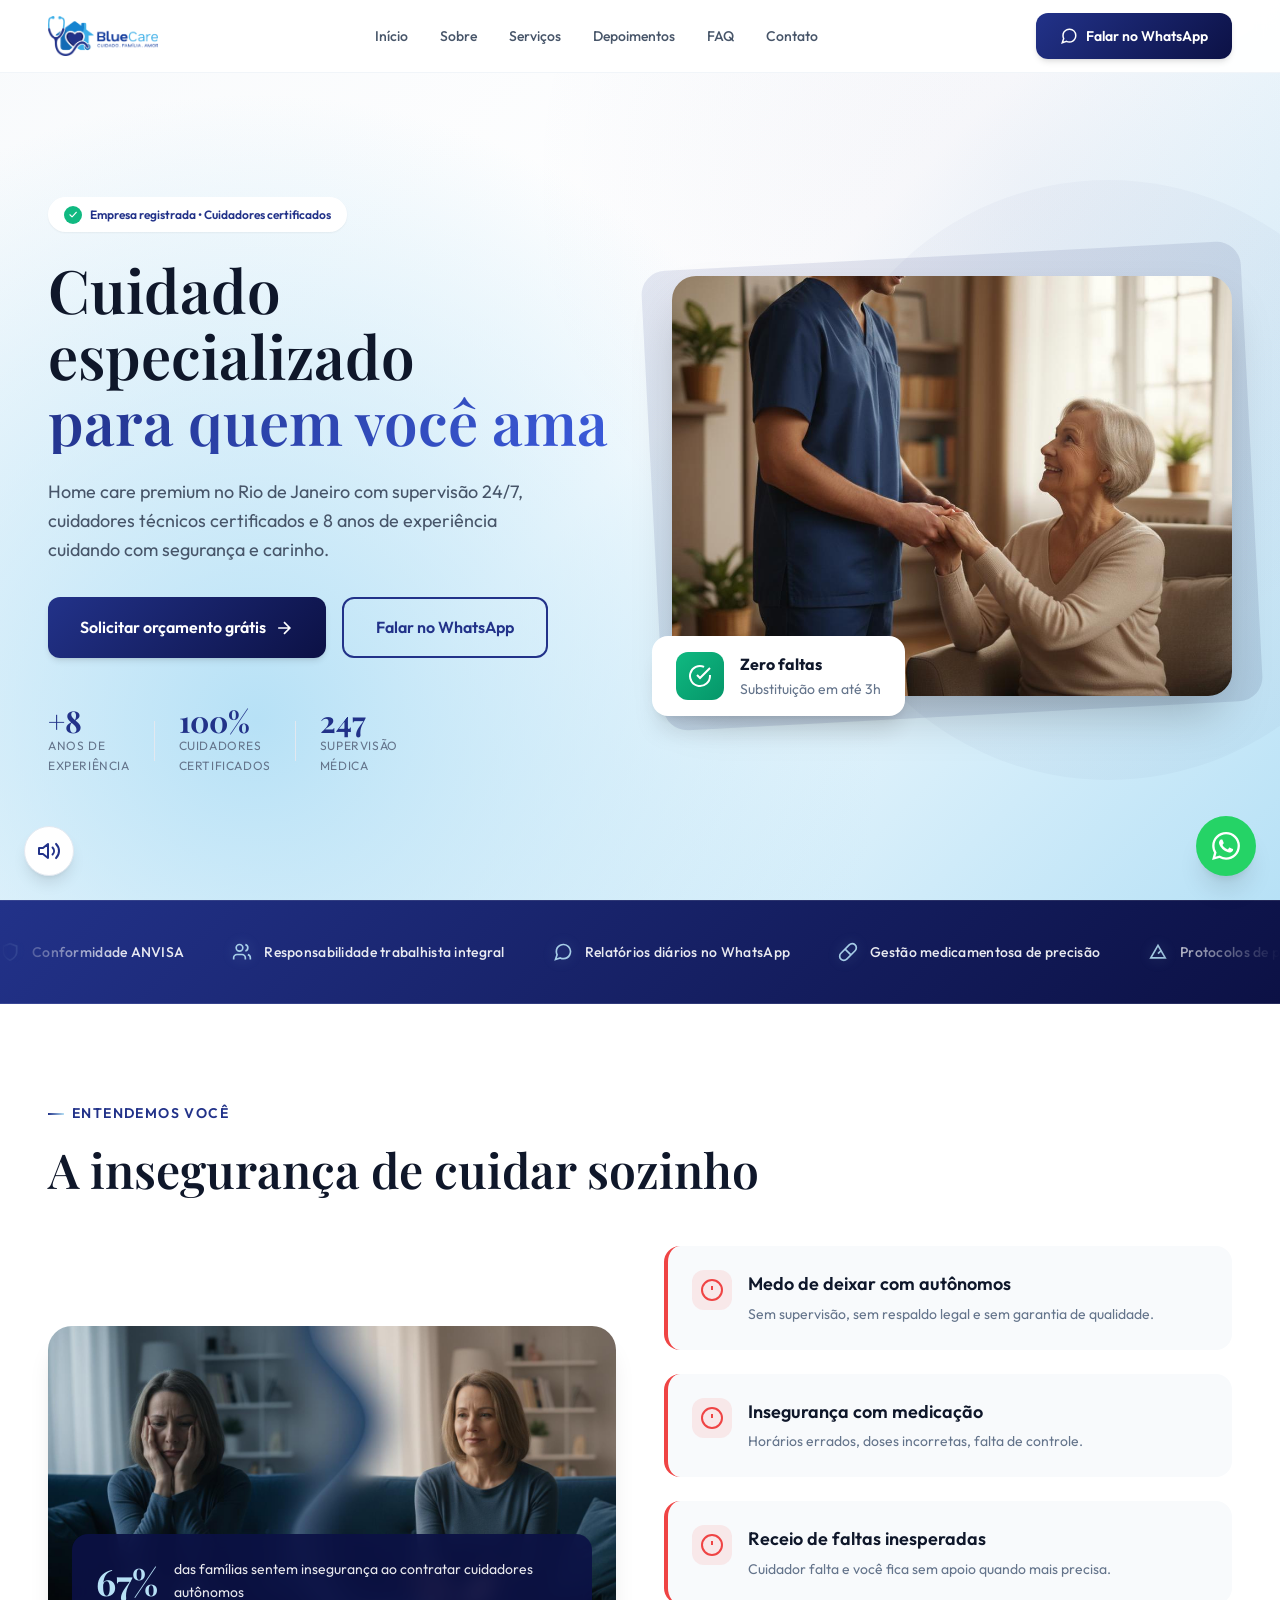
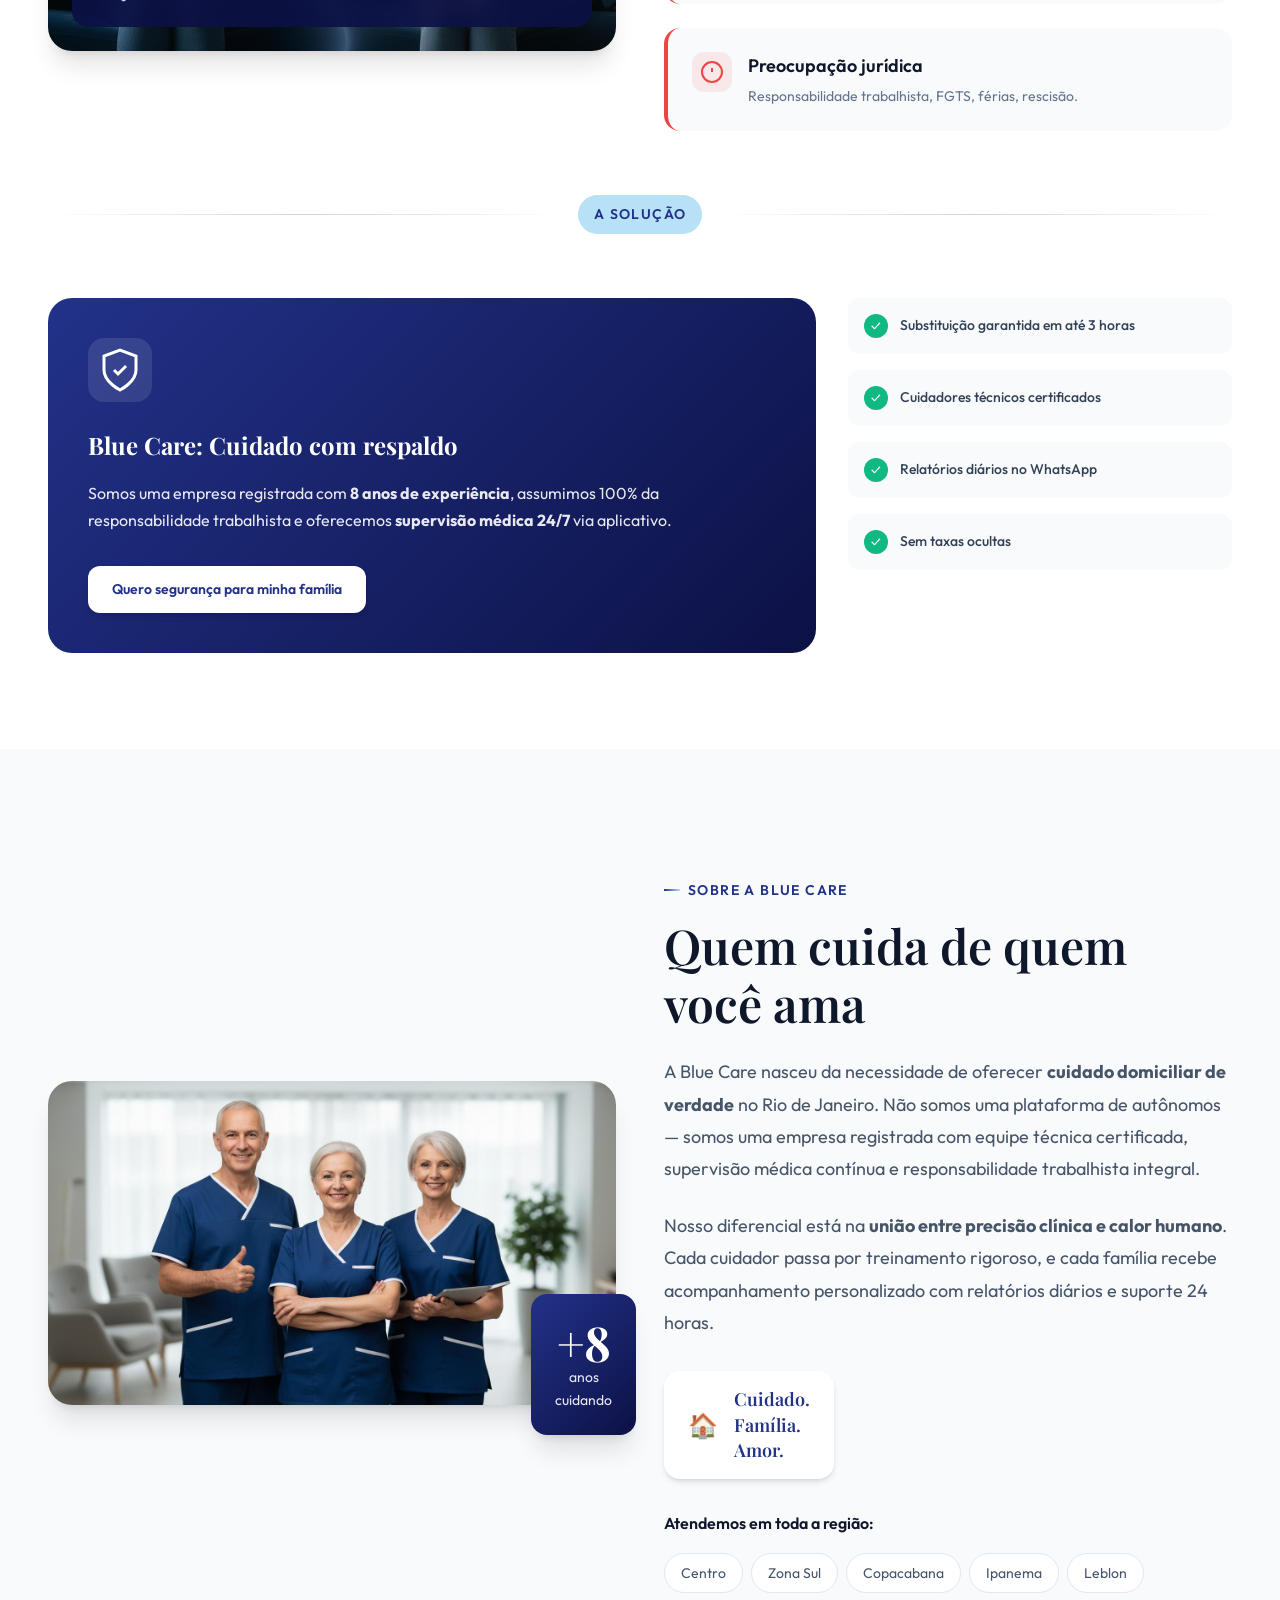
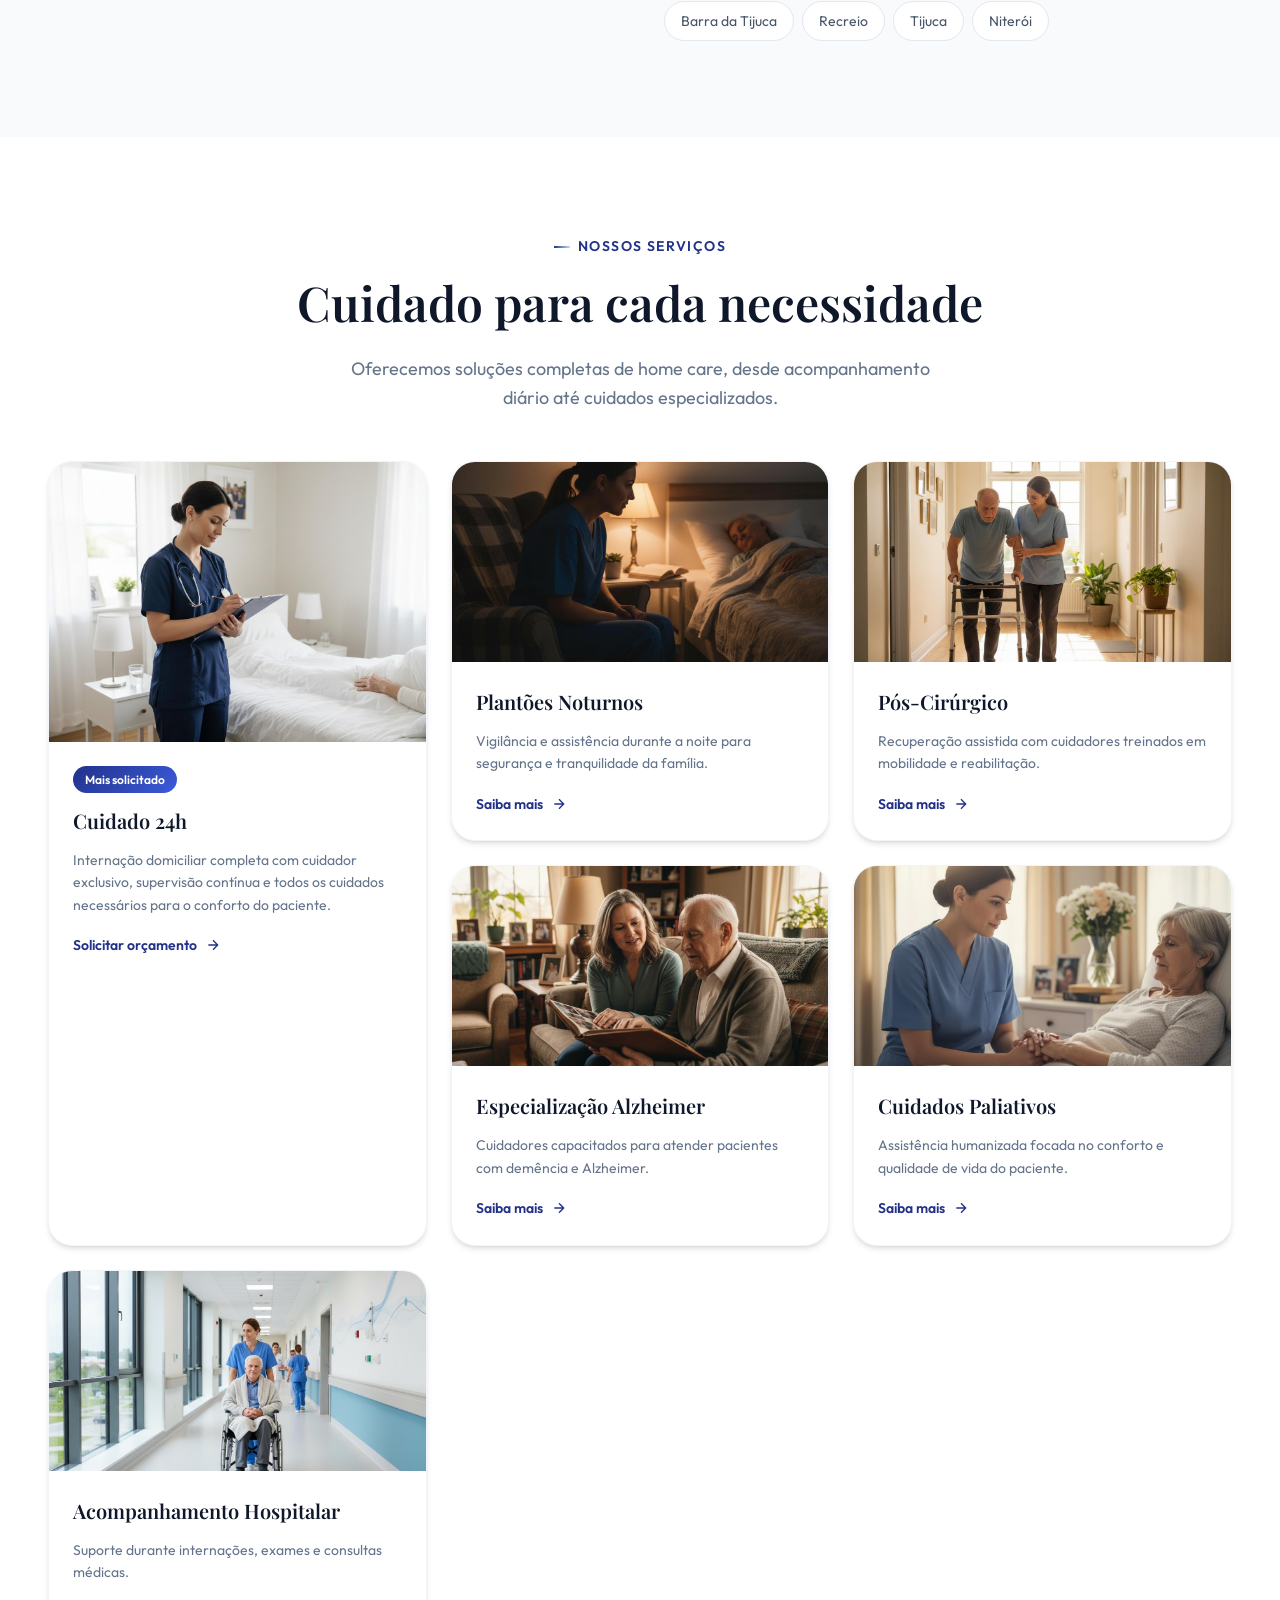
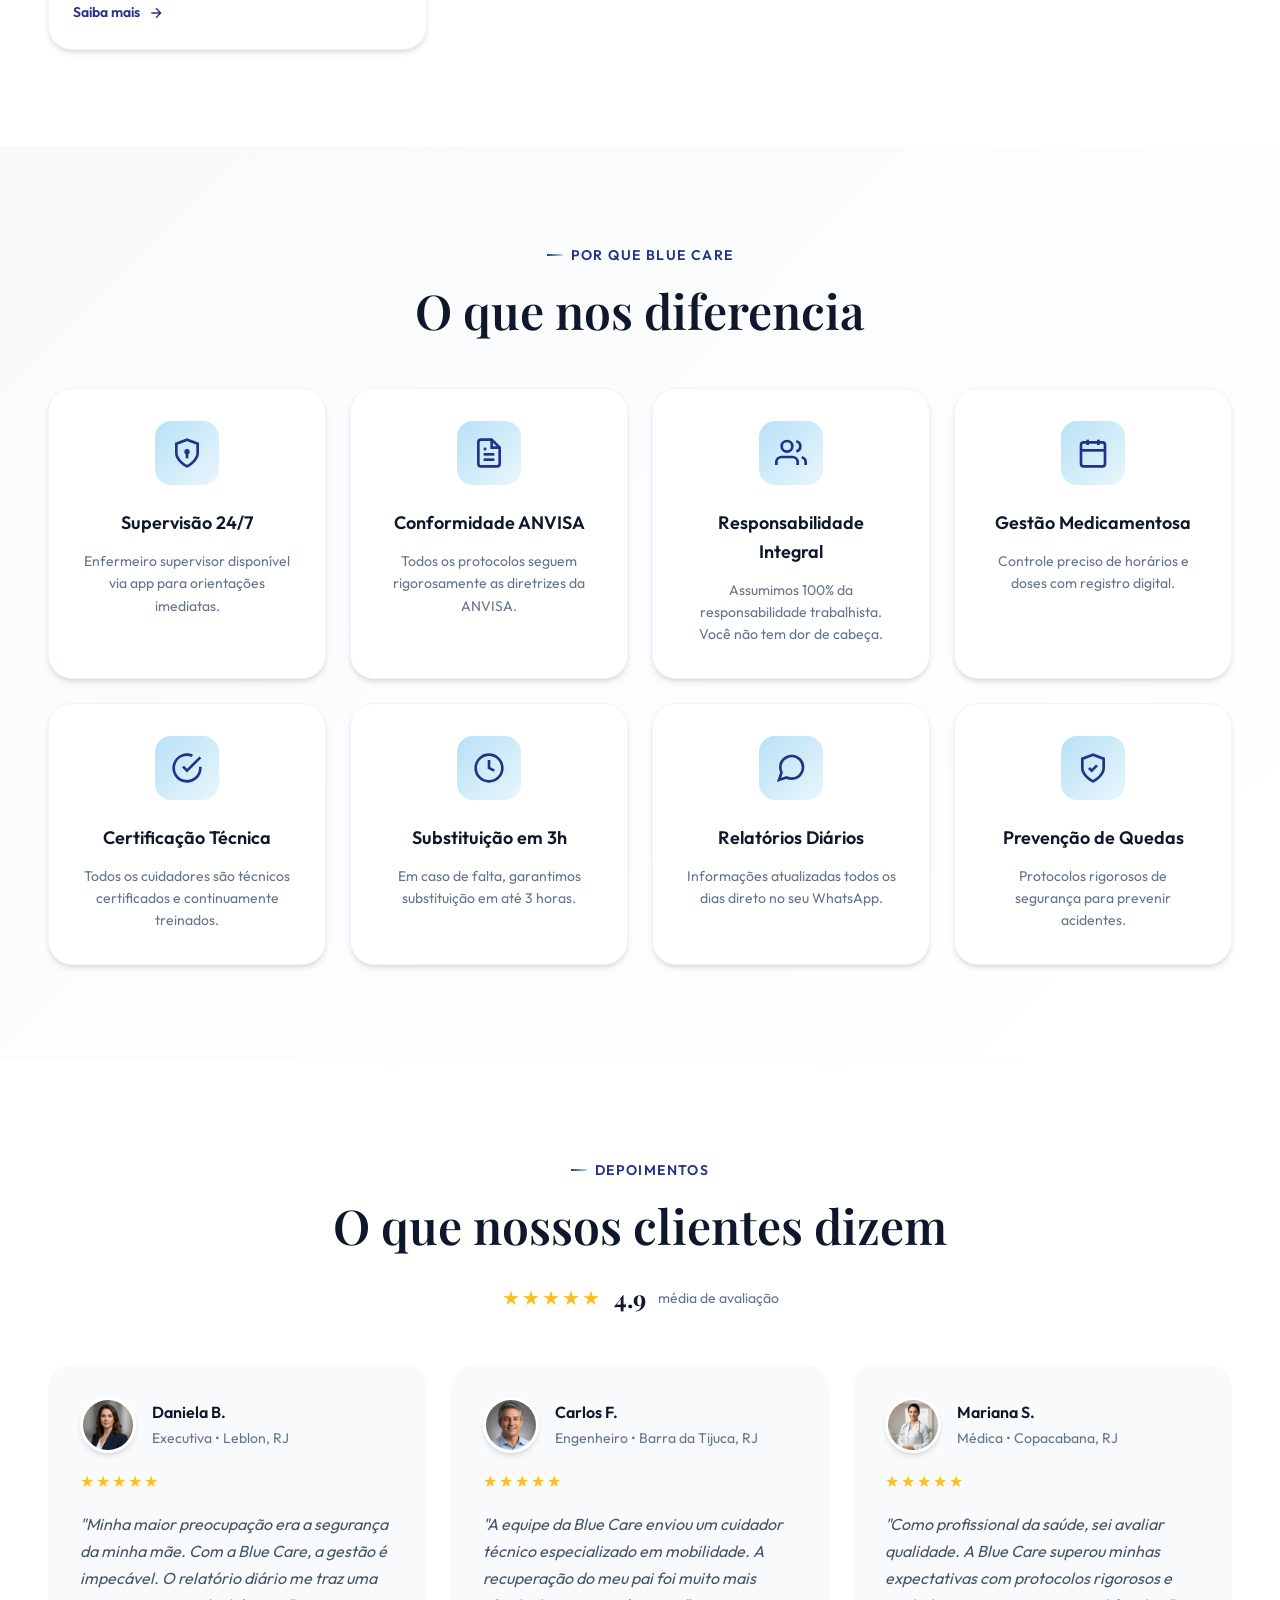
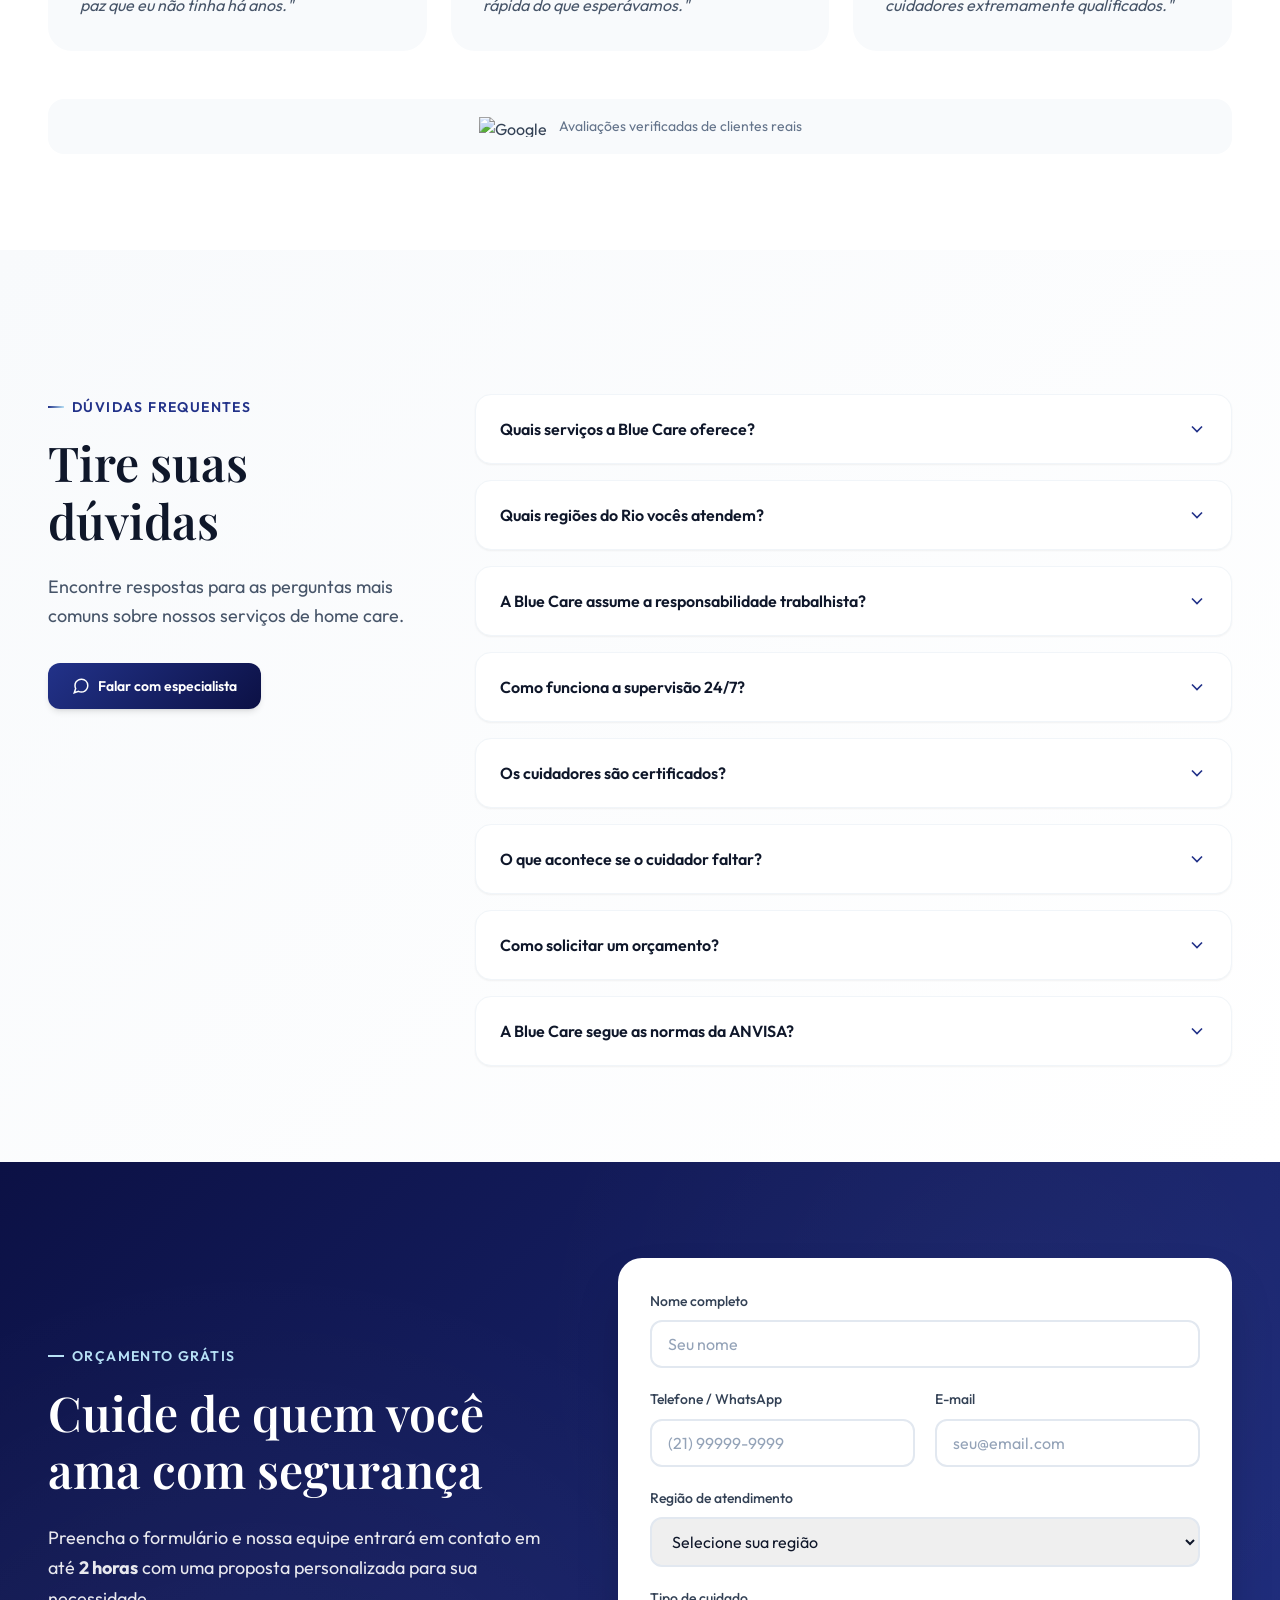
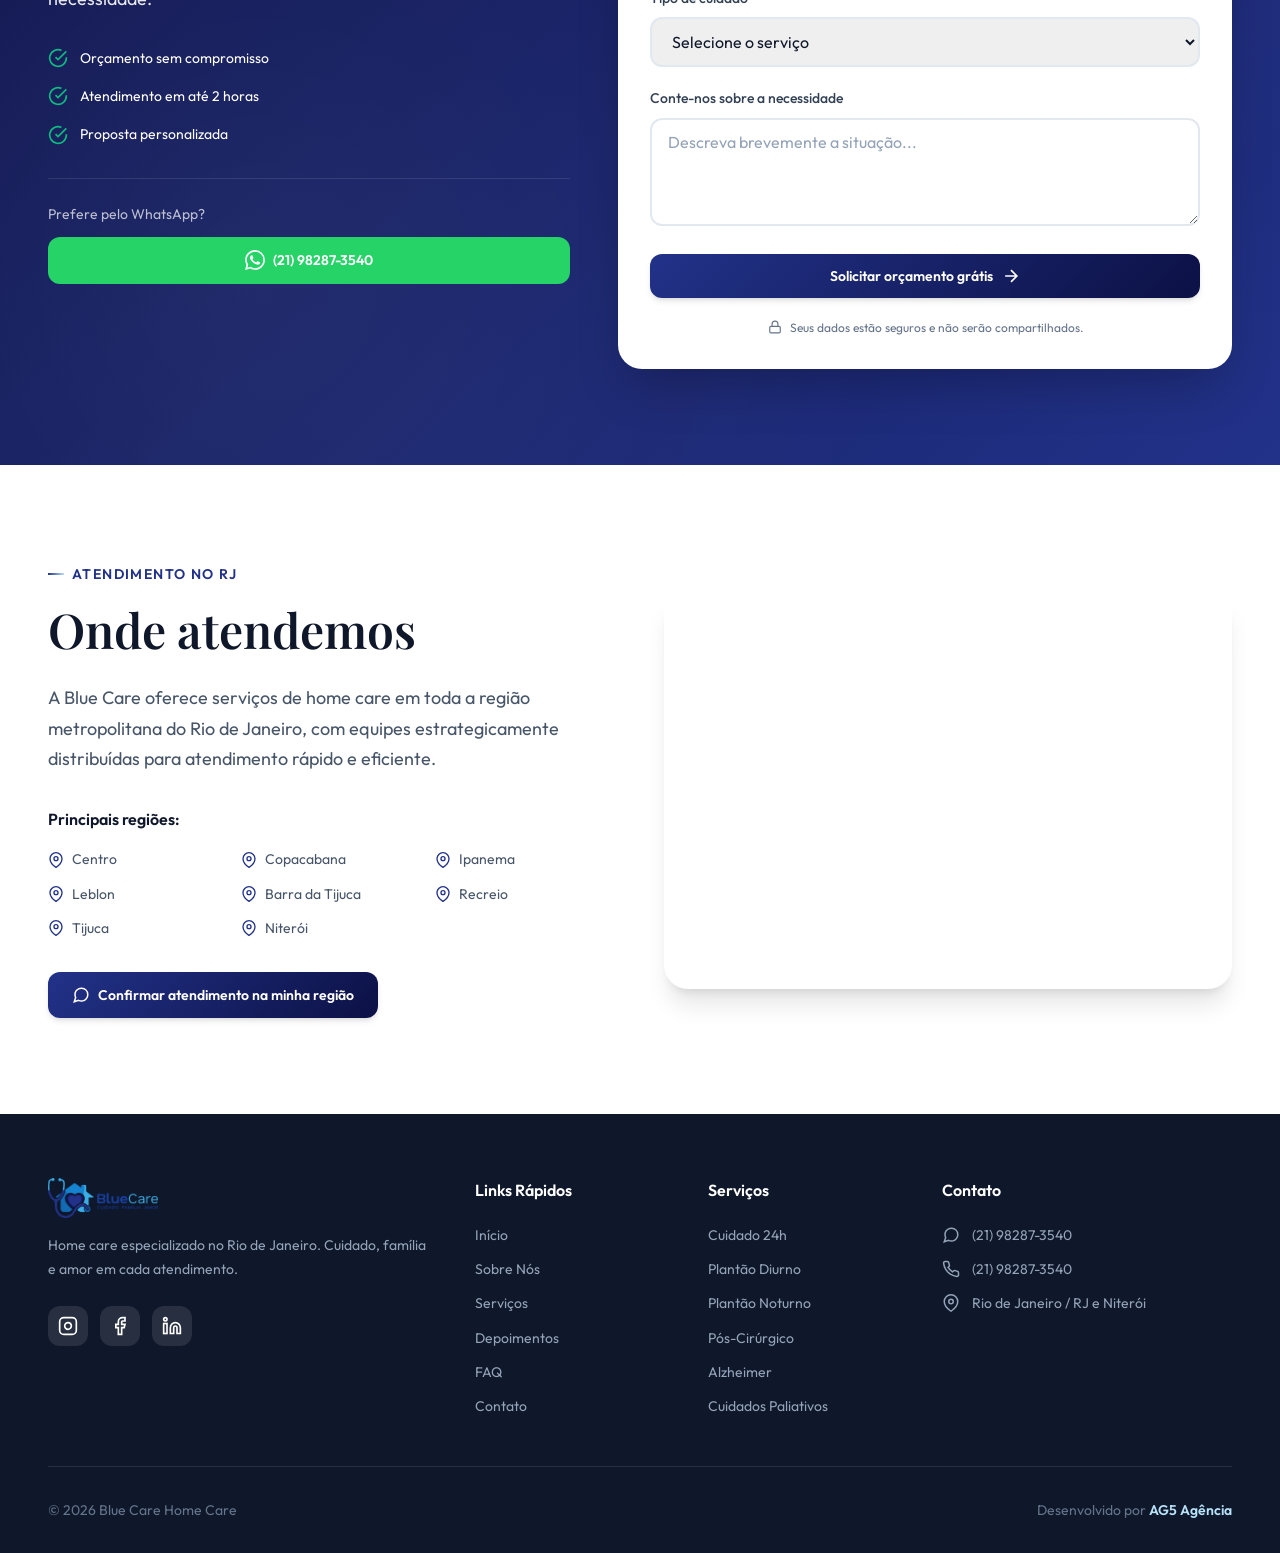
==== index.html @ 77810f6a "Initial commit: Blue Care Landing Page Premium" ====
<!DOCTYPE html>
<html lang="pt-BR">

<head>
    <meta charset="UTF-8">
    <meta name="viewport" content="width=device-width, initial-scale=1.0">
    <meta name="description"
        content="Blue Care - Home Care especializado no Rio de Janeiro. Mais de 8 anos oferecendo cuidadores certificados, supervisão 24/7 e conformidade ANVISA.">
    <title>Blue Care | Home Care Especializado no Rio de Janeiro</title>
    <link rel="preconnect" href="https://fonts.googleapis.com">
    <link rel="preconnect" href="https://fonts.gstatic.com" crossorigin>
    <link
        href="https://fonts.googleapis.com/css2?family=Outfit:wght@300;400;500;600;700&family=Playfair+Display:wght@400;500;600;700&display=swap"
        rel="stylesheet">
    <link rel="stylesheet" href="style.css">
</head>

<body>
    <!-- Navegação -->
    <header class="header" id="header">
        <div class="container">
            <nav class="nav" role="navigation" aria-label="Navegação principal">
                <a href="#" class="logo">
                    <img src="images/logo-blue-care.png" alt="Blue Care Home Care">
                </a>

                <button class="nav-toggle" id="navToggle" aria-label="Abrir menu" aria-expanded="false">
                    <span class="hamburger"></span>
                    <span class="hamburger"></span>
                    <span class="hamburger"></span>
                </button>

                <ul class="nav-menu" id="navMenu">
                    <li><a href="#inicio" class="nav-link">Início</a></li>
                    <li><a href="#sobre" class="nav-link">Sobre</a></li>
                    <li><a href="#servicos" class="nav-link">Serviços</a></li>
                    <li><a href="#depoimentos" class="nav-link">Depoimentos</a></li>
                    <li><a href="#faq" class="nav-link">FAQ</a></li>
                    <li><a href="#contato" class="nav-link">Contato</a></li>
                </ul>

                <a href="https://wa.me/5521982873540" class="btn btn-primary btn-nav" target="_blank" rel="noopener">
                    <svg width="18" height="18" viewBox="0 0 24 24" fill="none" stroke="currentColor" stroke-width="2">
                        <path
                            d="M21 11.5a8.38 8.38 0 0 1-.9 3.8 8.5 8.5 0 0 1-7.6 4.7 8.38 8.38 0 0 1-3.8-.9L3 21l1.9-5.7a8.38 8.38 0 0 1-.9-3.8 8.5 8.5 0 0 1 4.7-7.6 8.38 8.38 0 0 1 3.8-.9h.5a8.48 8.48 0 0 1 8 8v.5z" />
                    </svg>
                    Falar no WhatsApp
                </a>
            </nav>
        </div>
    </header>

    <main>
        <!-- Hero Section -->
        <section class="hero" id="inicio">
            <div class="hero-bg-pattern"></div>
            <div class="hero-shape"></div>

            <div class="container">
                <div class="hero-grid">
                    <div class="hero-content">
                        <div class="hero-badge">
                            <span class="badge-icon">✓</span>
                            <span>Empresa registrada • Cuidadores certificados</span>
                        </div>

                        <h1 class="hero-title">
                            Cuidado especializado
                            <span class="highlight">para quem você ama</span>
                        </h1>

                        <p class="hero-subtitle">
                            Home care premium no Rio de Janeiro com supervisão 24/7,
                            cuidadores técnicos certificados e 8 anos de experiência
                            cuidando com segurança e carinho.
                        </p>

                        <div class="hero-cta">
                            <a href="#contato" class="btn btn-primary btn-large">
                                Solicitar orçamento grátis
                                <svg width="20" height="20" viewBox="0 0 24 24" fill="none" stroke="currentColor"
                                    stroke-width="2">
                                    <path d="M5 12h14M12 5l7 7-7 7" />
                                </svg>
                            </a>
                            <a href="https://wa.me/5521982873540" class="btn btn-outline btn-large" target="_blank"
                                rel="noopener">
                                Falar no WhatsApp
                            </a>
                        </div>

                        <div class="hero-trust">
                            <div class="trust-item">
                                <span class="trust-number">+8</span>
                                <span class="trust-label">anos de<br>experiência</span>
                            </div>
                            <div class="trust-divider"></div>
                            <div class="trust-item">
                                <span class="trust-number">100%</span>
                                <span class="trust-label">cuidadores<br>certificados</span>
                            </div>
                            <div class="trust-divider"></div>
                            <div class="trust-item">
                                <span class="trust-number">24/7</span>
                                <span class="trust-label">supervisão<br>médica</span>
                            </div>
                        </div>
                    </div>

                    <div class="hero-visual">
                        <div class="hero-image-wrapper">
                            <div class="hero-image-shape"></div>
                            <img src="images/hero-cuidado.jpg" alt="Cuidador Blue Care atendendo idoso com carinho"
                                class="hero-image">
                        </div>
                        <div class="hero-floating-card">
                            <div class="floating-icon">
                                <svg width="24" height="24" viewBox="0 0 24 24" fill="none" stroke="currentColor"
                                    stroke-width="2">
                                    <path d="M22 11.08V12a10 10 0 1 1-5.93-9.14" />
                                    <polyline points="22 4 12 14.01 9 11.01" />
                                </svg>
                            </div>
                            <div class="floating-content">
                                <span class="floating-title">Zero faltas</span>
                                <span class="floating-text">Substituição em até 3h</span>
                            </div>
                        </div>
                    </div>
                </div>
            </div>
        </section>

        <!-- Barra de Confiança Animada -->
        <section class="trust-bar">
            <div class="trust-marquee">
                <div class="trust-marquee-content">
                    <!-- Original -->
                    <span class="marquee-item"><svg width="20" height="20" viewBox="0 0 24 24" fill="none"
                            stroke="currentColor" stroke-width="2">
                            <path d="M12 22s8-4 8-10V5l-8-3-8 3v7c0 6 8 10 8 10z" />
                        </svg> Conformidade ANVISA</span>
                    <span class="marquee-item"><svg width="20" height="20" viewBox="0 0 24 24" fill="none"
                            stroke="currentColor" stroke-width="2">
                            <path d="M16 21v-2a4 4 0 0 0-4-4H6a4 4 0 0 0-4 4v2" />
                            <circle cx="9" cy="7" r="4" />
                            <path d="M22 21v-2a4 4 0 0 0-3-3.87" />
                            <path d="M16 3.13a4 4 0 0 1 0 7.75" />
                        </svg> Responsabilidade trabalhista integral</span>
                    <span class="marquee-item"><svg width="20" height="20" viewBox="0 0 24 24" fill="none"
                            stroke="currentColor" stroke-width="2">
                            <path
                                d="M21 11.5a8.38 8.38 0 0 1-.9 3.8 8.5 8.5 0 0 1-7.6 4.7 8.38 8.38 0 0 1-3.8-.9L3 21l1.9-5.7a8.38 8.38 0 0 1-.9-3.8 8.5 8.5 0 0 1 4.7-7.6 8.38 8.38 0 0 1 3.8-.9h.5a8.48 8.48 0 0 1 8 8v.5z" />
                        </svg> Relatórios diários no WhatsApp</span>
                    <span class="marquee-item"><svg width="20" height="20" viewBox="0 0 24 24" fill="none"
                            stroke="currentColor" stroke-width="2">
                            <path d="m10.5 20.5 10-10a4.95 4.95 0 1 0-7-7l-10 10a4.95 4.95 0 1 0 7 7Z" />
                            <path d="m8.5 8.5 7 7" />
                        </svg> Gestão medicamentosa de precisão</span>
                    <span class="marquee-item"><svg width="20" height="20" viewBox="0 0 24 24" fill="none"
                            stroke="currentColor" stroke-width="2">
                            <path d="m12 14 4-4" />
                            <path d="m3.34 19 8.66-15 8.66 15z" />
                        </svg> Protocolos de prevenção de quedas</span>
                    <span class="marquee-item"><svg width="20" height="20" viewBox="0 0 24 24" fill="none"
                            stroke="currentColor" stroke-width="2">
                            <path d="M17 21v-2a4 4 0 0 0-3-3.87" />
                            <path d="M16 3.13a4 4 0 0 1 0 7.75" />
                            <path d="M21 21v-2a4 4 0 0 0-3-3.87" />
                            <path d="M9 21v-2a4 4 0 0 1 4-4H5a4 4 0 0 1 4 4v2" />
                            <circle cx="9" cy="7" r="4" />
                        </svg> Equipe multidisciplinar</span>

                    <!-- Duplicata para Loop Infinito -->
                    <span class="marquee-item"><svg width="20" height="20" viewBox="0 0 24 24" fill="none"
                            stroke="currentColor" stroke-width="2">
                            <path d="M12 22s8-4 8-10V5l-8-3-8 3v7c0 6 8 10 8 10z" />
                        </svg> Conformidade ANVISA</span>
                    <span class="marquee-item"><svg width="20" height="20" viewBox="0 0 24 24" fill="none"
                            stroke="currentColor" stroke-width="2">
                            <path d="M16 21v-2a4 4 0 0 0-4-4H6a4 4 0 0 0-4 4v2" />
                            <circle cx="9" cy="7" r="4" />
                            <path d="M22 21v-2a4 4 0 0 0-3-3.87" />
                            <path d="M16 3.13a4 4 0 0 1 0 7.75" />
                        </svg> Responsabilidade trabalhista integral</span>
                    <span class="marquee-item"><svg width="20" height="20" viewBox="0 0 24 24" fill="none"
                            stroke="currentColor" stroke-width="2">
                            <path
                                d="M21 11.5a8.38 8.38 0 0 1-.9 3.8 8.5 8.5 0 0 1-7.6 4.7 8.38 8.38 0 0 1-3.8-.9L3 21l1.9-5.7a8.38 8.38 0 0 1-.9-3.8 8.5 8.5 0 0 1 4.7-7.6 8.38 8.38 0 0 1 3.8-.9h.5a8.48 8.48 0 0 1 8 8v.5z" />
                        </svg> Relatórios diários no WhatsApp</span>
                    <span class="marquee-item"><svg width="20" height="20" viewBox="0 0 24 24" fill="none"
                            stroke="currentColor" stroke-width="2">
                            <path d="m10.5 20.5 10-10a4.95 4.95 0 1 0-7-7l-10 10a4.95 4.95 0 1 0 7 7Z" />
                            <path d="m8.5 8.5 7 7" />
                        </svg> Gestão medicamentosa de precisão</span>
                    <span class="marquee-item"><svg width="20" height="20" viewBox="0 0 24 24" fill="none"
                            stroke="currentColor" stroke-width="2">
                            <path d="m12 14 4-4" />
                            <path d="m3.34 19 8.66-15 8.66 15z" />
                        </svg> Protocolos de prevenção de quedas</span>
                    <span class="marquee-item"><svg width="20" height="20" viewBox="0 0 24 24" fill="none"
                            stroke="currentColor" stroke-width="2">
                            <path d="M17 21v-2a4 4 0 0 0-3-3.87" />
                            <path d="M16 3.13a4 4 0 0 1 0 7.75" />
                            <path d="M21 21v-2a4 4 0 0 0-3-3.87" />
                            <path d="M9 21v-2a4 4 0 0 1 4-4H5a4 4 0 0 1 4 4v2" />
                            <circle cx="9" cy="7" r="4" />
                        </svg> Equipe multidisciplinar</span>
                </div>
            </div>
        </section>

        <!-- Seção Dor e Solução -->
        <section class="pain-solution" id="dor">
            <div class="container">
                <div class="section-header">
                    <span class="section-tag">Entendemos você</span>
                    <h2 class="section-title">A insegurança de cuidar sozinho</h2>
                </div>

                <div class="pain-grid">
                    <div class="pain-visual">
                        <img src="images/dor-solucao.jpg" alt="Família preocupada vs família tranquila"
                            class="pain-image">
                        <div class="pain-overlay">
                            <div class="pain-stat">
                                <span class="stat-number">67%</span>
                                <span class="stat-label">das famílias sentem insegurança ao contratar cuidadores
                                    autônomos</span>
                            </div>
                        </div>
                    </div>

                    <div class="pain-content">
                        <div class="pain-list">
                            <div class="pain-item">
                                <div class="pain-icon">
                                    <svg width="24" height="24" viewBox="0 0 24 24" fill="none" stroke="currentColor"
                                        stroke-width="2">
                                        <circle cx="12" cy="12" r="10" />
                                        <line x1="12" y1="8" x2="12" y2="12" />
                                        <line x1="12" y1="16" x2="12.01" y2="16" />
                                    </svg>
                                </div>
                                <div class="pain-text">
                                    <h4>Medo de deixar com autônomos</h4>
                                    <p>Sem supervisão, sem respaldo legal e sem garantia de qualidade.</p>
                                </div>
                            </div>

                            <div class="pain-item">
                                <div class="pain-icon">
                                    <svg width="24" height="24" viewBox="0 0 24 24" fill="none" stroke="currentColor"
                                        stroke-width="2">
                                        <circle cx="12" cy="12" r="10" />
                                        <line x1="12" y1="8" x2="12" y2="12" />
                                        <line x1="12" y1="16" x2="12.01" y2="16" />
                                    </svg>
                                </div>
                                <div class="pain-text">
                                    <h4>Insegurança com medicação</h4>
                                    <p>Horários errados, doses incorretas, falta de controle.</p>
                                </div>
                            </div>

                            <div class="pain-item">
                                <div class="pain-icon">
                                    <svg width="24" height="24" viewBox="0 0 24 24" fill="none" stroke="currentColor"
                                        stroke-width="2">
                                        <circle cx="12" cy="12" r="10" />
                                        <line x1="12" y1="8" x2="12" y2="12" />
                                        <line x1="12" y1="16" x2="12.01" y2="16" />
                                    </svg>
                                </div>
                                <div class="pain-text">
                                    <h4>Receio de faltas inesperadas</h4>
                                    <p>Cuidador falta e você fica sem apoio quando mais precisa.</p>
                                </div>
                            </div>

                            <div class="pain-item">
                                <div class="pain-icon">
                                    <svg width="24" height="24" viewBox="0 0 24 24" fill="none" stroke="currentColor"
                                        stroke-width="2">
                                        <circle cx="12" cy="12" r="10" />
                                        <line x1="12" y1="8" x2="12" y2="12" />
                                        <line x1="12" y1="16" x2="12.01" y2="16" />
                                    </svg>
                                </div>
                                <div class="pain-text">
                                    <h4>Preocupação jurídica</h4>
                                    <p>Responsabilidade trabalhista, FGTS, férias, rescisão.</p>
                                </div>
                            </div>
                        </div>
                    </div>
                </div>

                <div class="solution-divider">
                    <span class="divider-line"></span>
                    <span class="divider-text">A solução</span>
                    <span class="divider-line"></span>
                </div>

                <div class="solution-grid">
                    <div class="solution-card solution-main">
                        <div class="solution-icon">
                            <svg width="48" height="48" viewBox="0 0 24 24" fill="none" stroke="currentColor"
                                stroke-width="1.5">
                                <path d="M12 22s8-4 8-10V5l-8-3-8 3v7c0 6 8 10 8 10z" />
                                <path d="M9 12l2 2 4-4" />
                            </svg>
                        </div>
                        <h3>Blue Care: Cuidado com respaldo</h3>
                        <p>Somos uma empresa registrada com <strong>8 anos de experiência</strong>, assumimos 100% da
                            responsabilidade trabalhista e oferecemos <strong>supervisão médica 24/7</strong> via
                            aplicativo.</p>
                        <a href="#contato" class="btn btn-primary">Quero segurança para minha família</a>
                    </div>

                    <div class="solution-features">
                        <div class="solution-feature">
                            <span class="feature-check">✓</span>
                            <span>Substituição garantida em até 3 horas</span>
                        </div>
                        <div class="solution-feature">
                            <span class="feature-check">✓</span>
                            <span>Cuidadores técnicos certificados</span>
                        </div>
                        <div class="solution-feature">
                            <span class="feature-check">✓</span>
                            <span>Relatórios diários no WhatsApp</span>
                        </div>
                        <div class="solution-feature">
                            <span class="feature-check">✓</span>
                            <span>Sem taxas ocultas</span>
                        </div>
                    </div>
                </div>
            </div>
        </section>

        <!-- Seção Sobre -->
        <section class="about" id="sobre">
            <div class="container">
                <div class="about-grid">
                    <div class="about-visual">
                        <div class="about-image-main">
                            <img src="images/sobre-equipe.jpg" alt="Equipe Blue Care">
                        </div>
                        <div class="about-experience">
                            <span class="exp-number">+8</span>
                            <span class="exp-text">anos<br>cuidando</span>
                        </div>
                    </div>

                    <div class="about-content">
                        <span class="section-tag">Sobre a Blue Care</span>
                        <h2 class="section-title">Quem cuida de quem você ama</h2>

                        <p class="about-text">
                            A Blue Care nasceu da necessidade de oferecer <strong>cuidado domiciliar de verdade</strong>
                            no Rio de Janeiro. Não somos uma plataforma de autônomos — somos uma empresa
                            registrada com equipe técnica certificada, supervisão médica contínua e
                            responsabilidade trabalhista integral.
                        </p>

                        <p class="about-text">
                            Nosso diferencial está na <strong>união entre precisão clínica e calor humano</strong>.
                            Cada cuidador passa por treinamento rigoroso, e cada família recebe acompanhamento
                            personalizado com relatórios diários e suporte 24 horas.
                        </p>

                        <div class="about-values">
                            <div class="value-item">
                                <span class="value-icon">🏠</span>
                                <span class="value-text">Cuidado.<br>Família.<br>Amor.</span>
                            </div>
                        </div>

                        <div class="about-areas">
                            <h4>Atendemos em toda a região:</h4>
                            <div class="areas-tags">
                                <span class="area-tag">Centro</span>
                                <span class="area-tag">Zona Sul</span>
                                <span class="area-tag">Copacabana</span>
                                <span class="area-tag">Ipanema</span>
                                <span class="area-tag">Leblon</span>
                                <span class="area-tag">Barra da Tijuca</span>
                                <span class="area-tag">Recreio</span>
                                <span class="area-tag">Tijuca</span>
                                <span class="area-tag">Niterói</span>
                            </div>
                        </div>
                    </div>
                </div>
            </div>
        </section>

        <!-- Seção Serviços -->
        <section class="services" id="servicos">
            <div class="container">
                <div class="section-header center">
                    <span class="section-tag">Nossos Serviços</span>
                    <h2 class="section-title">Cuidado para cada necessidade</h2>
                    <p class="section-subtitle">Oferecemos soluções completas de home care, desde acompanhamento diário
                        até cuidados especializados.</p>
                </div>

                <div class="services-grid">
                    <article class="service-card service-featured">
                        <div class="service-image">
                            <img src="images/servico-cuidado24h.jpg" alt="Cuidado 24 horas">
                        </div>
                        <div class="service-content">
                            <span class="service-badge">Mais solicitado</span>
                            <h3>Cuidado 24h</h3>
                            <p>Internação domiciliar completa com cuidador exclusivo, supervisão contínua e todos os
                                cuidados necessários para o conforto do paciente.</p>
                            <a href="#contato" class="service-link">
                                Solicitar orçamento
                                <svg width="16" height="16" viewBox="0 0 24 24" fill="none" stroke="currentColor"
                                    stroke-width="2">
                                    <path d="M5 12h14M12 5l7 7-7 7" />
                                </svg>
                            </a>
                        </div>
                    </article>

                    <article class="service-card">
                        <div class="service-image">
                            <img src="images/servico-noturno.jpg" alt="Plantão noturno">
                        </div>
                        <div class="service-content">
                            <h3>Plantões Noturnos</h3>
                            <p>Vigilância e assistência durante a noite para segurança e tranquilidade da família.</p>
                            <a href="#contato" class="service-link">
                                Saiba mais
                                <svg width="16" height="16" viewBox="0 0 24 24" fill="none" stroke="currentColor"
                                    stroke-width="2">
                                    <path d="M5 12h14M12 5l7 7-7 7" />
                                </svg>
                            </a>
                        </div>
                    </article>

                    <article class="service-card">
                        <div class="service-image">
                            <img src="images/servico-pos-cirurgico.jpg" alt="Cuidado pós-cirúrgico">
                        </div>
                        <div class="service-content">
                            <h3>Pós-Cirúrgico</h3>
                            <p>Recuperação assistida com cuidadores treinados em mobilidade e reabilitação.</p>
                            <a href="#contato" class="service-link">
                                Saiba mais
                                <svg width="16" height="16" viewBox="0 0 24 24" fill="none" stroke="currentColor"
                                    stroke-width="2">
                                    <path d="M5 12h14M12 5l7 7-7 7" />
                                </svg>
                            </a>
                        </div>
                    </article>

                    <article class="service-card">
                        <div class="service-image">
                            <img src="images/servico-alzheimer.jpg" alt="Especialização Alzheimer">
                        </div>
                        <div class="service-content">
                            <h3>Especialização Alzheimer</h3>
                            <p>Cuidadores capacitados para atender pacientes com demência e Alzheimer.</p>
                            <a href="#contato" class="service-link">
                                Saiba mais
                                <svg width="16" height="16" viewBox="0 0 24 24" fill="none" stroke="currentColor"
                                    stroke-width="2">
                                    <path d="M5 12h14M12 5l7 7-7 7" />
                                </svg>
                            </a>
                        </div>
                    </article>

                    <article class="service-card">
                        <div class="service-image">
                            <img src="images/servico-paliativo.jpg" alt="Cuidados paliativos">
                        </div>
                        <div class="service-content">
                            <h3>Cuidados Paliativos</h3>
                            <p>Assistência humanizada focada no conforto e qualidade de vida do paciente.</p>
                            <a href="#contato" class="service-link">
                                Saiba mais
                                <svg width="16" height="16" viewBox="0 0 24 24" fill="none" stroke="currentColor"
                                    stroke-width="2">
                                    <path d="M5 12h14M12 5l7 7-7 7" />
                                </svg>
                            </a>
                        </div>
                    </article>

                    <article class="service-card">
                        <div class="service-image">
                            <img src="images/servico-hospitalar.jpg" alt="Acompanhamento hospitalar">
                        </div>
                        <div class="service-content">
                            <h3>Acompanhamento Hospitalar</h3>
                            <p>Suporte durante internações, exames e consultas médicas.</p>
                            <a href="#contato" class="service-link">
                                Saiba mais
                                <svg width="16" height="16" viewBox="0 0 24 24" fill="none" stroke="currentColor"
                                    stroke-width="2">
                                    <path d="M5 12h14M12 5l7 7-7 7" />
                                </svg>
                            </a>
                        </div>
                    </article>
                </div>
            </div>
        </section>

        <!-- Seção Diferenciais -->
        <section class="differentials">
            <div class="container">
                <div class="section-header center">
                    <span class="section-tag">Por que Blue Care</span>
                    <h2 class="section-title">O que nos diferencia</h2>
                </div>

                <div class="diff-grid">
                    <div class="diff-card">
                        <div class="diff-icon">
                            <svg width="32" height="32" viewBox="0 0 24 24" fill="none" stroke="currentColor"
                                stroke-width="2">
                                <path d="M12 22s8-4 8-10V5l-8-3-8 3v7c0 6 8 10 8 10z" />
                                <circle cx="12" cy="11" r="1" />
                                <path d="M12 16v-4" />
                            </svg>
                        </div>
                        <h4>Supervisão 24/7</h4>
                        <p>Enfermeiro supervisor disponível via app para orientações imediatas.</p>
                    </div>

                    <div class="diff-card">
                        <div class="diff-icon">
                            <svg width="32" height="32" viewBox="0 0 24 24" fill="none" stroke="currentColor"
                                stroke-width="2">
                                <path d="M14 2H6a2 2 0 0 0-2 2v16a2 2 0 0 0 2 2h12a2 2 0 0 0 2-2V8z" />
                                <polyline points="14 2 14 8 20 8" />
                                <line x1="16" y1="13" x2="8" y2="13" />
                                <line x1="16" y1="17" x2="8" y2="17" />
                                <polyline points="10 9 9 9 8 9" />
                            </svg>
                        </div>
                        <h4>Conformidade ANVISA</h4>
                        <p>Todos os protocolos seguem rigorosamente as diretrizes da ANVISA.</p>
                    </div>

                    <div class="diff-card">
                        <div class="diff-icon">
                            <svg width="32" height="32" viewBox="0 0 24 24" fill="none" stroke="currentColor"
                                stroke-width="2">
                                <path d="M17 21v-2a4 4 0 0 0-4-4H5a4 4 0 0 0-4 4v2" />
                                <circle cx="9" cy="7" r="4" />
                                <path d="M23 21v-2a4 4 0 0 0-3-3.87" />
                                <path d="M16 3.13a4 4 0 0 1 0 7.75" />
                            </svg>
                        </div>
                        <h4>Responsabilidade Integral</h4>
                        <p>Assumimos 100% da responsabilidade trabalhista. Você não tem dor de cabeça.</p>
                    </div>

                    <div class="diff-card">
                        <div class="diff-icon">
                            <svg width="32" height="32" viewBox="0 0 24 24" fill="none" stroke="currentColor"
                                stroke-width="2">
                                <rect x="3" y="4" width="18" height="18" rx="2" ry="2" />
                                <line x1="16" y1="2" x2="16" y2="6" />
                                <line x1="8" y1="2" x2="8" y2="6" />
                                <line x1="3" y1="10" x2="21" y2="10" />
                            </svg>
                        </div>
                        <h4>Gestão Medicamentosa</h4>
                        <p>Controle preciso de horários e doses com registro digital.</p>
                    </div>

                    <div class="diff-card">
                        <div class="diff-icon">
                            <svg width="32" height="32" viewBox="0 0 24 24" fill="none" stroke="currentColor"
                                stroke-width="2">
                                <path d="M22 11.08V12a10 10 0 1 1-5.93-9.14" />
                                <polyline points="22 4 12 14.01 9 11.01" />
                            </svg>
                        </div>
                        <h4>Certificação Técnica</h4>
                        <p>Todos os cuidadores são técnicos certificados e continuamente treinados.</p>
                    </div>

                    <div class="diff-card">
                        <div class="diff-icon">
                            <svg width="32" height="32" viewBox="0 0 24 24" fill="none" stroke="currentColor"
                                stroke-width="2">
                                <circle cx="12" cy="12" r="10" />
                                <polyline points="12 6 12 12 16 14" />
                            </svg>
                        </div>
                        <h4>Substituição em 3h</h4>
                        <p>Em caso de falta, garantimos substituição em até 3 horas.</p>
                    </div>

                    <div class="diff-card">
                        <div class="diff-icon">
                            <svg width="32" height="32" viewBox="0 0 24 24" fill="none" stroke="currentColor"
                                stroke-width="2">
                                <path
                                    d="M21 11.5a8.38 8.38 0 0 1-.9 3.8 8.5 8.5 0 0 1-7.6 4.7 8.38 8.38 0 0 1-3.8-.9L3 21l1.9-5.7a8.38 8.38 0 0 1-.9-3.8 8.5 8.5 0 0 1 4.7-7.6 8.38 8.38 0 0 1 3.8-.9h.5a8.48 8.48 0 0 1 8 8v.5z" />
                            </svg>
                        </div>
                        <h4>Relatórios Diários</h4>
                        <p>Informações atualizadas todos os dias direto no seu WhatsApp.</p>
                    </div>

                    <div class="diff-card">
                        <div class="diff-icon">
                            <svg width="32" height="32" viewBox="0 0 24 24" fill="none" stroke="currentColor"
                                stroke-width="2">
                                <path d="M12 22s8-4 8-10V5l-8-3-8 3v7c0 6 8 10 8 10z" />
                                <path d="M9 12l2 2 4-4" />
                            </svg>
                        </div>
                        <h4>Prevenção de Quedas</h4>
                        <p>Protocolos rigorosos de segurança para prevenir acidentes.</p>
                    </div>
                </div>
            </div>
        </section>

        <!-- Seção Depoimentos -->
        <section class="testimonials" id="depoimentos">
            <div class="container">
                <div class="section-header center">
                    <span class="section-tag">Depoimentos</span>
                    <h2 class="section-title">O que nossos clientes dizem</h2>
                    <div class="rating-summary">
                        <div class="rating-stars">★★★★★</div>
                        <span class="rating-score">4.9</span>
                        <span class="rating-text">média de avaliação</span>
                    </div>
                </div>

                <div class="testimonials-grid">
                    <article class="testimonial-card">
                        <div class="testimonial-header">
                            <img src="images/depo-daniela.jpg" alt="Daniela B." class="testimonial-avatar">
                            <div class="testimonial-info">
                                <h4>Daniela B.</h4>
                                <span>Executiva • Leblon, RJ</span>
                            </div>
                        </div>
                        <div class="testimonial-stars">★★★★★</div>
                        <blockquote class="testimonial-text">
                            "Minha maior preocupação era a segurança da minha mãe. Com a Blue Care, a gestão é
                            impecável. O relatório diário me traz uma paz que eu não tinha há anos."
                        </blockquote>
                    </article>

                    <article class="testimonial-card">
                        <div class="testimonial-header">
                            <img src="images/depo-carlos.jpg" alt="Carlos F." class="testimonial-avatar">
                            <div class="testimonial-info">
                                <h4>Carlos F.</h4>
                                <span>Engenheiro • Barra da Tijuca, RJ</span>
                            </div>
                        </div>
                        <div class="testimonial-stars">★★★★★</div>
                        <blockquote class="testimonial-text">
                            "A equipe da Blue Care enviou um cuidador técnico especializado em mobilidade. A recuperação
                            do meu pai foi muito mais rápida do que esperávamos."
                        </blockquote>
                    </article>

                    <article class="testimonial-card">
                        <div class="testimonial-header">
                            <img src="images/depo-mariana.jpg" alt="Mariana S." class="testimonial-avatar">
                            <div class="testimonial-info">
                                <h4>Mariana S.</h4>
                                <span>Médica • Copacabana, RJ</span>
                            </div>
                        </div>
                        <div class="testimonial-stars">★★★★★</div>
                        <blockquote class="testimonial-text">
                            "Como profissional da saúde, sei avaliar qualidade. A Blue Care superou minhas expectativas
                            com protocolos rigorosos e cuidadores extremamente qualificados."
                        </blockquote>
                    </article>
                </div>

                <div class="google-badge">
                    <img src="https://www.google.com/images/branding/googlelogo/2x/googlelogo_color_92x30dp.png"
                        alt="Google" class="google-logo">
                    <span>Avaliações verificadas de clientes reais</span>
                </div>
            </div>
        </section>

        <!-- Seção FAQ -->
        <section class="faq" id="faq">
            <div class="container">
                <div class="faq-grid">
                    <div class="faq-header">
                        <span class="section-tag">Dúvidas Frequentes</span>
                        <h2 class="section-title">Tire suas dúvidas</h2>
                        <p class="faq-intro">Encontre respostas para as perguntas mais comuns sobre nossos serviços de
                            home care.</p>
                        <a href="https://wa.me/5521982873540" class="btn btn-primary" target="_blank" rel="noopener">
                            <svg width="18" height="18" viewBox="0 0 24 24" fill="none" stroke="currentColor"
                                stroke-width="2">
                                <path
                                    d="M21 11.5a8.38 8.38 0 0 1-.9 3.8 8.5 8.5 0 0 1-7.6 4.7 8.38 8.38 0 0 1-3.8-.9L3 21l1.9-5.7a8.38 8.38 0 0 1-.9-3.8 8.5 8.5 0 0 1 4.7-7.6 8.38 8.38 0 0 1 3.8-.9h.5a8.48 8.48 0 0 1 8 8v.5z" />
                            </svg>
                            Falar com especialista
                        </a>
                    </div>

                    <div class="faq-list">
                        <div class="faq-item">
                            <button class="faq-question" aria-expanded="false">
                                <span>Quais serviços a Blue Care oferece?</span>
                                <svg class="faq-icon" width="20" height="20" viewBox="0 0 24 24" fill="none"
                                    stroke="currentColor" stroke-width="2">
                                    <polyline points="6 9 12 15 18 9" />
                                </svg>
                            </button>
                            <div class="faq-answer">
                                <p>Oferecemos cuidado 24h, plantões diurnos e noturnos, cuidado pós-cirúrgico,
                                    acompanhamento hospitalar, cuidados paliativos e especialização em Alzheimer. Todos
                                    os serviços incluem supervisão médica 24/7.</p>
                            </div>
                        </div>

                        <div class="faq-item">
                            <button class="faq-question" aria-expanded="false">
                                <span>Quais regiões do Rio vocês atendem?</span>
                                <svg class="faq-icon" width="20" height="20" viewBox="0 0 24 24" fill="none"
                                    stroke="currentColor" stroke-width="2">
                                    <polyline points="6 9 12 15 18 9" />
                                </svg>
                            </button>
                            <div class="faq-answer">
                                <p>Atendemos em todo o Rio de Janeiro: Centro, Zona Sul (Copacabana, Ipanema, Leblon),
                                    Barra da Tijuca, Recreio, Tijuca e Niterói. Entre em contato para confirmar
                                    atendimento na sua região.</p>
                            </div>
                        </div>

                        <div class="faq-item">
                            <button class="faq-question" aria-expanded="false">
                                <span>A Blue Care assume a responsabilidade trabalhista?</span>
                                <svg class="faq-icon" width="20" height="20" viewBox="0 0 24 24" fill="none"
                                    stroke="currentColor" stroke-width="2">
                                    <polyline points="6 9 12 15 18 9" />
                                </svg>
                            </button>
                            <div class="faq-answer">
                                <p>Sim! Assumimos 100% da responsabilidade trabalhista: FGTS, férias, 13º, rescisão e
                                    todos os encargos. Você contrata o serviço e nós cuidamos de toda a parte
                                    burocrática.</p>
                            </div>
                        </div>

                        <div class="faq-item">
                            <button class="faq-question" aria-expanded="false">
                                <span>Como funciona a supervisão 24/7?</span>
                                <svg class="faq-icon" width="20" height="20" viewBox="0 0 24 24" fill="none"
                                    stroke="currentColor" stroke-width="2">
                                    <polyline points="6 9 12 15 18 9" />
                                </svg>
                            </button>
                            <div class="faq-answer">
                                <p>Nosso enfermeiro supervisor está disponível 24 horas por dia, 7 dias por semana via
                                    aplicativo. A família e o cuidador podem solicitar orientações a qualquer momento.
                                </p>
                            </div>
                        </div>

                        <div class="faq-item">
                            <button class="faq-question" aria-expanded="false">
                                <span>Os cuidadores são certificados?</span>
                                <svg class="faq-icon" width="20" height="20" viewBox="0 0 24 24" fill="none"
                                    stroke="currentColor" stroke-width="2">
                                    <polyline points="6 9 12 15 18 9" />
                                </svg>
                            </button>
                            <div class="faq-answer">
                                <p>Sim, todos os nossos cuidadores são técnicos certificados. Além disso, passam por
                                    treinamentos contínuos internos sobre protocolos de segurança, primeiros socorros e
                                    atendimento humanizado.</p>
                            </div>
                        </div>

                        <div class="faq-item">
                            <button class="faq-question" aria-expanded="false">
                                <span>O que acontece se o cuidador faltar?</span>
                                <svg class="faq-icon" width="20" height="20" viewBox="0 0 24 24" fill="none"
                                    stroke="currentColor" stroke-width="2">
                                    <polyline points="6 9 12 15 18 9" />
                                </svg>
                            </button>
                            <div class="faq-answer">
                                <p>Garantimos substituição em até 3 horas. Nosso sistema de backup garante que seu
                                    familiar nunca fique sem atendimento, mesmo em casos de imprevistos.</p>
                            </div>
                        </div>

                        <div class="faq-item">
                            <button class="faq-question" aria-expanded="false">
                                <span>Como solicitar um orçamento?</span>
                                <svg class="faq-icon" width="20" height="20" viewBox="0 0 24 24" fill="none"
                                    stroke="currentColor" stroke-width="2">
                                    <polyline points="6 9 12 15 18 9" />
                                </svg>
                            </button>
                            <div class="faq-answer">
                                <p>Você pode solicitar um orçamento gratuito pelo WhatsApp (21) 98287-3540 ou
                                    preenchendo o formulário de contato em nosso site. Nossa equipe retorna em até 2
                                    horas.</p>
                            </div>
                        </div>

                        <div class="faq-item">
                            <button class="faq-question" aria-expanded="false">
                                <span>A Blue Care segue as normas da ANVISA?</span>
                                <svg class="faq-icon" width="20" height="20" viewBox="0 0 24 24" fill="none"
                                    stroke="currentColor" stroke-width="2">
                                    <polyline points="6 9 12 15 18 9" />
                                </svg>
                            </button>
                            <div class="faq-answer">
                                <p>Sim, todos os nossos protocolos seguem rigorosamente as diretrizes da ANVISA para
                                    serviços de home care, garantindo segurança e qualidade no atendimento.</p>
                            </div>
                        </div>
                    </div>
                </div>
            </div>
        </section>

        <!-- Seção CTA com Formulário -->
        <section class="cta-section" id="contato">
            <div class="container">
                <div class="cta-grid">
                    <div class="cta-content">
                        <span class="section-tag">Orçamento Grátis</span>
                        <h2 class="section-title">Cuide de quem você ama com segurança</h2>
                        <p class="cta-text">
                            Preencha o formulário e nossa equipe entrará em contato em até <strong>2 horas</strong>
                            com uma proposta personalizada para sua necessidade.
                        </p>

                        <div class="cta-benefits">
                            <div class="cta-benefit">
                                <svg width="20" height="20" viewBox="0 0 24 24" fill="none" stroke="currentColor"
                                    stroke-width="2">
                                    <path d="M22 11.08V12a10 10 0 1 1-5.93-9.14" />
                                    <polyline points="22 4 12 14.01 9 11.01" />
                                </svg>
                                <span>Orçamento sem compromisso</span>
                            </div>
                            <div class="cta-benefit">
                                <svg width="20" height="20" viewBox="0 0 24 24" fill="none" stroke="currentColor"
                                    stroke-width="2">
                                    <path d="M22 11.08V12a10 10 0 1 1-5.93-9.14" />
                                    <polyline points="22 4 12 14.01 9 11.01" />
                                </svg>
                                <span>Atendimento em até 2 horas</span>
                            </div>
                            <div class="cta-benefit">
                                <svg width="20" height="20" viewBox="0 0 24 24" fill="none" stroke="currentColor"
                                    stroke-width="2">
                                    <path d="M22 11.08V12a10 10 0 1 1-5.93-9.14" />
                                    <polyline points="22 4 12 14.01 9 11.01" />
                                </svg>
                                <span>Proposta personalizada</span>
                            </div>
                        </div>

                        <div class="cta-whatsapp">
                            <span>Prefere pelo WhatsApp?</span>
                            <a href="https://wa.me/5521982873540" class="btn btn-whatsapp" target="_blank"
                                rel="noopener">
                                <svg width="20" height="20" viewBox="0 0 24 24" fill="currentColor">
                                    <path
                                        d="M17.472 14.382c-.297-.149-1.758-.867-2.03-.967-.273-.099-.471-.148-.67.15-.197.297-.767.966-.94 1.164-.173.199-.347.223-.644.075-.297-.15-1.255-.463-2.39-1.475-.883-.788-1.48-1.761-1.653-2.059-.173-.297-.018-.458.13-.606.134-.133.298-.347.446-.52.149-.174.198-.298.298-.497.099-.198.05-.371-.025-.52-.075-.149-.669-1.612-.916-2.207-.242-.579-.487-.5-.669-.51-.173-.008-.371-.01-.57-.01-.198 0-.52.074-.792.372-.272.297-1.04 1.016-1.04 2.479 0 1.462 1.065 2.875 1.213 3.074.149.198 2.096 3.2 5.077 4.487.709.306 1.262.489 1.694.625.712.227 1.36.195 1.871.118.571-.085 1.758-.719 2.006-1.413.248-.694.248-1.289.173-1.413-.074-.124-.272-.198-.57-.347m-5.421 7.403h-.004a9.87 9.87 0 01-5.031-1.378l-.361-.214-3.741.982.998-3.648-.235-.374a9.86 9.86 0 01-1.51-5.26c.001-5.45 4.436-9.884 9.888-9.884 2.64 0 5.122 1.03 6.988 2.898a9.825 9.825 0 012.893 6.994c-.003 5.45-4.437 9.884-9.885 9.884m8.413-18.297A11.815 11.815 0 0012.05 0C5.495 0 .16 5.335.157 11.892c0 2.096.547 4.142 1.588 5.945L.057 24l6.305-1.654a11.882 11.882 0 005.683 1.448h.005c6.554 0 11.89-5.335 11.893-11.893a11.821 11.821 0 00-3.48-8.413Z" />
                                </svg>
                                (21) 98287-3540
                            </a>
                        </div>
                    </div>

                    <div class="cta-form-wrapper">
                        <form class="cta-form" id="contactForm">
                            <div class="form-group">
                                <label for="nome">Nome completo</label>
                                <input type="text" id="nome" name="nome" placeholder="Seu nome" required>
                            </div>

                            <div class="form-row">
                                <div class="form-group">
                                    <label for="telefone">Telefone / WhatsApp</label>
                                    <input type="tel" id="telefone" name="telefone" placeholder="(21) 99999-9999"
                                        required>
                                </div>
                                <div class="form-group">
                                    <label for="email">E-mail</label>
                                    <input type="email" id="email" name="email" placeholder="seu@email.com">
                                </div>
                            </div>

                            <div class="form-group">
                                <label for="regiao">Região de atendimento</label>
                                <select id="regiao" name="regiao" required>
                                    <option value="">Selecione sua região</option>
                                    <option value="centro">Centro</option>
                                    <option value="zona-sul">Zona Sul</option>
                                    <option value="barra">Barra da Tijuca</option>
                                    <option value="recreio">Recreio</option>
                                    <option value="tijuca">Tijuca</option>
                                    <option value="niteroi">Niterói</option>
                                    <option value="outra">Outra região</option>
                                </select>
                            </div>

                            <div class="form-group">
                                <label for="servico">Tipo de cuidado</label>
                                <select id="servico" name="servico" required>
                                    <option value="">Selecione o serviço</option>
                                    <option value="24h">Cuidado 24h</option>
                                    <option value="diurno">Plantão Diurno</option>
                                    <option value="noturno">Plantão Noturno</option>
                                    <option value="pos-cirurgico">Pós-Cirúrgico</option>
                                    <option value="alzheimer">Alzheimer/Demência</option>
                                    <option value="paliativo">Cuidados Paliativos</option>
                                    <option value="hospitalar">Acompanhamento Hospitalar</option>
                                    <option value="outro">Outro</option>
                                </select>
                            </div>

                            <div class="form-group">
                                <label for="mensagem">Conte-nos sobre a necessidade</label>
                                <textarea id="mensagem" name="mensagem" rows="4"
                                    placeholder="Descreva brevemente a situação..."></textarea>
                            </div>

                            <button type="submit" class="btn btn-primary btn-submit">
                                Solicitar orçamento grátis
                                <svg width="20" height="20" viewBox="0 0 24 24" fill="none" stroke="currentColor"
                                    stroke-width="2">
                                    <path d="M5 12h14M12 5l7 7-7 7" />
                                </svg>
                            </button>

                            <p class="form-privacy">
                                <svg width="14" height="14" viewBox="0 0 24 24" fill="none" stroke="currentColor"
                                    stroke-width="2">
                                    <rect x="3" y="11" width="18" height="11" rx="2" ry="2" />
                                    <path d="M7 11V7a5 5 0 0 1 10 0v4" />
                                </svg>
                                Seus dados estão seguros e não serão compartilhados.
                            </p>
                        </form>
                    </div>
                </div>
            </div>
        </section>

        <!-- Seção Localização -->
        <section class="location">
            <div class="container">
                <div class="location-grid">
                    <div class="location-info">
                        <span class="section-tag">Atendimento no RJ</span>
                        <h2 class="section-title">Onde atendemos</h2>
                        <p class="location-text">
                            A Blue Care oferece serviços de home care em toda a região metropolitana
                            do Rio de Janeiro, com equipes estrategicamente distribuídas para
                            atendimento rápido e eficiente.
                        </p>

                        <div class="location-areas">
                            <h4>Principais regiões:</h4>
                            <div class="areas-grid">
                                <div class="area-item">
                                    <svg width="16" height="16" viewBox="0 0 24 24" fill="none" stroke="currentColor"
                                        stroke-width="2">
                                        <path d="M21 10c0 7-9 13-9 13s-9-6-9-13a9 9 0 0 1 18 0z" />
                                        <circle cx="12" cy="10" r="3" />
                                    </svg>
                                    <span>Centro</span>
                                </div>
                                <div class="area-item">
                                    <svg width="16" height="16" viewBox="0 0 24 24" fill="none" stroke="currentColor"
                                        stroke-width="2">
                                        <path d="M21 10c0 7-9 13-9 13s-9-6-9-13a9 9 0 0 1 18 0z" />
                                        <circle cx="12" cy="10" r="3" />
                                    </svg>
                                    <span>Copacabana</span>
                                </div>
                                <div class="area-item">
                                    <svg width="16" height="16" viewBox="0 0 24 24" fill="none" stroke="currentColor"
                                        stroke-width="2">
                                        <path d="M21 10c0 7-9 13-9 13s-9-6-9-13a9 9 0 0 1 18 0z" />
                                        <circle cx="12" cy="10" r="3" />
                                    </svg>
                                    <span>Ipanema</span>
                                </div>
                                <div class="area-item">
                                    <svg width="16" height="16" viewBox="0 0 24 24" fill="none" stroke="currentColor"
                                        stroke-width="2">
                                        <path d="M21 10c0 7-9 13-9 13s-9-6-9-13a9 9 0 0 1 18 0z" />
                                        <circle cx="12" cy="10" r="3" />
                                    </svg>
                                    <span>Leblon</span>
                                </div>
                                <div class="area-item">
                                    <svg width="16" height="16" viewBox="0 0 24 24" fill="none" stroke="currentColor"
                                        stroke-width="2">
                                        <path d="M21 10c0 7-9 13-9 13s-9-6-9-13a9 9 0 0 1 18 0z" />
                                        <circle cx="12" cy="10" r="3" />
                                    </svg>
                                    <span>Barra da Tijuca</span>
                                </div>
                                <div class="area-item">
                                    <svg width="16" height="16" viewBox="0 0 24 24" fill="none" stroke="currentColor"
                                        stroke-width="2">
                                        <path d="M21 10c0 7-9 13-9 13s-9-6-9-13a9 9 0 0 1 18 0z" />
                                        <circle cx="12" cy="10" r="3" />
                                    </svg>
                                    <span>Recreio</span>
                                </div>
                                <div class="area-item">
                                    <svg width="16" height="16" viewBox="0 0 24 24" fill="none" stroke="currentColor"
                                        stroke-width="2">
                                        <path d="M21 10c0 7-9 13-9 13s-9-6-9-13a9 9 0 0 1 18 0z" />
                                        <circle cx="12" cy="10" r="3" />
                                    </svg>
                                    <span>Tijuca</span>
                                </div>
                                <div class="area-item">
                                    <svg width="16" height="16" viewBox="0 0 24 24" fill="none" stroke="currentColor"
                                        stroke-width="2">
                                        <path d="M21 10c0 7-9 13-9 13s-9-6-9-13a9 9 0 0 1 18 0z" />
                                        <circle cx="12" cy="10" r="3" />
                                    </svg>
                                    <span>Niterói</span>
                                </div>
                            </div>
                        </div>

                        <a href="https://wa.me/5521982873540" class="btn btn-primary" target="_blank" rel="noopener">
                            <svg width="18" height="18" viewBox="0 0 24 24" fill="none" stroke="currentColor"
                                stroke-width="2">
                                <path
                                    d="M21 11.5a8.38 8.38 0 0 1-.9 3.8 8.5 8.5 0 0 1-7.6 4.7 8.38 8.38 0 0 1-3.8-.9L3 21l1.9-5.7a8.38 8.38 0 0 1-.9-3.8 8.5 8.5 0 0 1 4.7-7.6 8.38 8.38 0 0 1 3.8-.9h.5a8.48 8.48 0 0 1 8 8v.5z" />
                            </svg>
                            Confirmar atendimento na minha região
                        </a>
                    </div>

                    <div class="location-map">
                        <iframe
                            src="https://www.google.com/maps/embed?pb=!1m18!1m12!1m3!1d3675.296041120272!2d-43.175407684488!3d-22.902248543472!2m3!1f0!2f0!3f0!3m2!1i1024!2i768!4f13.1!3m3!1m2!1s0x997f5e8c1b4189%3A0x347c61f598e7c!2sRio%20de%20Janeiro%2C%20RJ!5e0!3m2!1spt-BR!2sbr!4v1234567890"
                            width="100%" height="100%" style="border:0;" allowfullscreen="" loading="lazy"
                            referrerpolicy="no-referrer-when-downgrade"
                            title="Mapa de atendimento Blue Care - Rio de Janeiro">
                        </iframe>
                    </div>
                </div>
            </div>
        </section>
    </main>

    <!-- Rodapé -->
    <footer class="footer">
        <div class="container">
            <div class="footer-grid">
                <div class="footer-brand">
                    <img src="images/logo-blue-care.png" alt="Blue Care" class="footer-logo">
                    <p class="footer-text">
                        Home care especializado no Rio de Janeiro.
                        Cuidado, família e amor em cada atendimento.
                    </p>
                    <div class="footer-social">
                        <a href="#" aria-label="Instagram" class="social-link">
                            <svg width="20" height="20" viewBox="0 0 24 24" fill="none" stroke="currentColor"
                                stroke-width="2">
                                <rect x="2" y="2" width="20" height="20" rx="5" ry="5" />
                                <path d="M16 11.37A4 4 0 1 1 12.63 8 4 4 0 0 1 16 11.37z" />
                                <line x1="17.5" y1="6.5" x2="17.51" y2="6.5" />
                            </svg>
                        </a>
                        <a href="#" aria-label="Facebook" class="social-link">
                            <svg width="20" height="20" viewBox="0 0 24 24" fill="none" stroke="currentColor"
                                stroke-width="2">
                                <path d="M18 2h-3a5 5 0 0 0-5 5v3H7v4h3v8h4v-8h3l1-4h-4V7a1 1 0 0 1 1-1h3z" />
                            </svg>
                        </a>
                        <a href="#" aria-label="LinkedIn" class="social-link">
                            <svg width="20" height="20" viewBox="0 0 24 24" fill="none" stroke="currentColor"
                                stroke-width="2">
                                <path
                                    d="M16 8a6 6 0 0 1 6 6v7h-4v-7a2 2 0 0 0-2-2 2 2 0 0 0-2 2v7h-4v-7a6 6 0 0 1 6-6z" />
                                <rect x="2" y="9" width="4" height="12" />
                                <circle cx="4" cy="4" r="2" />
                            </svg>
                        </a>
                    </div>
                </div>

                <div class="footer-links">
                    <h4>Links Rápidos</h4>
                    <ul>
                        <li><a href="#inicio">Início</a></li>
                        <li><a href="#sobre">Sobre Nós</a></li>
                        <li><a href="#servicos">Serviços</a></li>
                        <li><a href="#depoimentos">Depoimentos</a></li>
                        <li><a href="#faq">FAQ</a></li>
                        <li><a href="#contato">Contato</a></li>
                    </ul>
                </div>

                <div class="footer-services">
                    <h4>Serviços</h4>
                    <ul>
                        <li><a href="#servicos">Cuidado 24h</a></li>
                        <li><a href="#servicos">Plantão Diurno</a></li>
                        <li><a href="#servicos">Plantão Noturno</a></li>
                        <li><a href="#servicos">Pós-Cirúrgico</a></li>
                        <li><a href="#servicos">Alzheimer</a></li>
                        <li><a href="#servicos">Cuidados Paliativos</a></li>
                    </ul>
                </div>

                <div class="footer-contact">
                    <h4>Contato</h4>
                    <ul>
                        <li>
                            <a href="https://wa.me/5521982873540" target="_blank" rel="noopener">
                                <svg width="18" height="18" viewBox="0 0 24 24" fill="none" stroke="currentColor"
                                    stroke-width="2">
                                    <path
                                        d="M21 11.5a8.38 8.38 0 0 1-.9 3.8 8.5 8.5 0 0 1-7.6 4.7 8.38 8.38 0 0 1-3.8-.9L3 21l1.9-5.7a8.38 8.38 0 0 1-.9-3.8 8.5 8.5 0 0 1 4.7-7.6 8.38 8.38 0 0 1 3.8-.9h.5a8.48 8.48 0 0 1 8 8v.5z" />
                                </svg>
                                <span>(21) 98287-3540</span>
                            </a>
                        </li>
                        <li>
                            <a href="tel:+5521982873540">
                                <svg width="18" height="18" viewBox="0 0 24 24" fill="none" stroke="currentColor"
                                    stroke-width="2">
                                    <path
                                        d="M22 16.92v3a2 2 0 0 1-2.18 2 19.79 19.79 0 0 1-8.63-3.07 19.5 19.5 0 0 1-6-6 19.79 19.79 0 0 1-3.07-8.67A2 2 0 0 1 4.11 2h3a2 2 0 0 1 2 1.72 12.84 12.84 0 0 0 .7 2.81 2 2 0 0 1-.45 2.11L8.09 9.91a16 16 0 0 0 6 6l1.27-1.27a2 2 0 0 1 2.11-.45 12.84 12.84 0 0 0 2.81.7A2 2 0 0 1 22 16.92z" />
                                </svg>
                                <span>(21) 98287-3540</span>
                            </a>
                        </li>
                        <li>
                            <span class="contact-item">
                                <svg width="18" height="18" viewBox="0 0 24 24" fill="none" stroke="currentColor"
                                    stroke-width="2">
                                    <path d="M21 10c0 7-9 13-9 13s-9-6-9-13a9 9 0 0 1 18 0z" />
                                    <circle cx="12" cy="10" r="3" />
                                </svg>
                                <span>Rio de Janeiro / RJ e Niterói</span>
                            </span>
                        </li>
                    </ul>
                </div>
            </div>

            <div class="footer-bottom">
                <div class="footer-credits">
                    <span>© 2026 Blue Care Home Care</span>
                </div>
                <div class="footer-agency">
                    Desenvolvido por <a href="https://www.ag5agencia.com.br" target="_blank" rel="noopener">AG5
                        Agência</a>
                </div>
            </div>
        </div>
    </footer>

    <!-- Controle de Áudio Minimalista -->
    <button id="audioControl" class="audio-control" aria-label="Pausar áudio">
        <!-- Ícone Premium de Som Ativo -->
        <svg class="audio-icon-playing" width="24" height="24" viewBox="0 0 24 24" fill="none" stroke="currentColor"
            stroke-width="2" stroke-linecap="round" stroke-linejoin="round">
            <path d="M11 5L6 9H2v6h4l5 4V5z"></path>
            <path class="wave-1" d="M15.54 8.46a5 5 0 0 1 0 7.07"></path>
            <path class="wave-2" d="M19.07 4.93a10 10 0 0 1 0 14.14"></path>
        </svg>
        <!-- Ícone Premium de Som Mudo -->
        <svg class="audio-icon-paused" width="24" height="24" viewBox="0 0 24 24" fill="none" stroke="currentColor"
            stroke-width="2" stroke-linecap="round" stroke-linejoin="round" style="display: none;">
            <path d="M11 5L6 9H2v6h4l5 4V5z"></path>
            <line x1="23" y1="9" x2="17" y2="15"></line>
            <line x1="17" y1="9" x2="23" y2="15"></line>
        </svg>
    </button>

    <!-- Botão WhatsApp Flutuante -->

    <a href="https://wa.me/5521982873540" class="whatsapp-float" target="_blank" rel="noopener"
        aria-label="Falar no WhatsApp">
        <svg width="28" height="28" viewBox="0 0 24 24" fill="currentColor">
            <path
                d="M17.472 14.382c-.297-.149-1.758-.867-2.03-.967-.273-.099-.471-.148-.67.15-.197.297-.767.966-.94 1.164-.173.199-.347.223-.644.075-.297-.15-1.255-.463-2.39-1.475-.883-.788-1.48-1.761-1.653-2.059-.173-.297-.018-.458.13-.606.134-.133.298-.347.446-.52.149-.174.198-.298.298-.497.099-.198.05-.371-.025-.52-.075-.149-.669-1.612-.916-2.207-.242-.579-.487-.5-.669-.51-.173-.008-.371-.01-.57-.01-.198 0-.52.074-.792.372-.272.297-1.04 1.016-1.04 2.479 0 1.462 1.065 2.875 1.213 3.074.149.198 2.096 3.2 5.077 4.487.709.306 1.262.489 1.694.625.712.227 1.36.195 1.871.118.571-.085 1.758-.719 2.006-1.413.248-.694.248-1.289.173-1.413-.074-.124-.272-.198-.57-.347m-5.421 7.403h-.004a9.87 9.87 0 01-5.031-1.378l-.361-.214-3.741.982.998-3.648-.235-.374a9.86 9.86 0 01-1.51-5.26c.001-5.45 4.436-9.884 9.888-9.884 2.64 0 5.122 1.03 6.988 2.898a9.825 9.825 0 012.893 6.994c-.003 5.45-4.437 9.884-9.885 9.884m8.413-18.297A11.815 11.815 0 0012.05 0C5.495 0 .16 5.335.157 11.892c0 2.096.547 4.142 1.588 5.945L.057 24l6.305-1.654a11.882 11.882 0 005.683 1.448h.005c6.554 0 11.89-5.335 11.893-11.893a11.821 11.821 0 00-3.48-8.413Z" />
        </svg>
    </a>

    <script src="script.js"></script>
</body>

</html>
---- style.css ----
/* ============================================
   BLUE CARE - HOME CARE ESPECIALIZADO
   Design Autoral & Premium
   ============================================ */

/* Variáveis CSS */
:root {
    /* Cores Principais - Baseadas na Logo */
    --color-primary: #223289;
    --color-primary-dark: #0C1145;
    --color-primary-light: #B7E1F6;
    --color-accent: #3B5BDB;

    /* Cores Neutras */
    --color-white: #FFFFFF;
    --color-gray-50: #F8FAFC;
    --color-gray-100: #F1F5F9;
    --color-gray-200: #E2E8F0;
    --color-gray-300: #CBD5E1;
    --color-gray-400: #94A3B8;
    --color-gray-500: #64748B;
    --color-gray-600: #475569;
    --color-gray-700: #334155;
    --color-gray-800: #1E293B;
    --color-gray-900: #0F172A;

    /* Cores de Feedback */
    --color-success: #10B981;
    --color-warning: #F59E0B;
    --color-error: #EF4444;

    /* WhatsApp */
    --color-whatsapp: #25D366;

    /* Tipografia */
    --font-primary: 'Outfit', -apple-system, BlinkMacSystemFont, sans-serif;
    --font-display: 'Playfair Display', Georgia, serif;

    /* Tamanhos de Fonte */
    --text-xs: 0.75rem;
    --text-sm: 0.875rem;
    --text-base: 1rem;
    --text-lg: 1.125rem;
    --text-xl: 1.25rem;
    --text-2xl: 1.5rem;
    --text-3xl: 1.875rem;
    --text-4xl: 2.25rem;
    --text-5xl: 3rem;
    --text-6xl: 3.75rem;

    /* Espaçamento */
    --space-1: 0.25rem;
    --space-2: 0.5rem;
    --space-3: 0.75rem;
    --space-4: 1rem;
    --space-5: 1.25rem;
    --space-6: 1.5rem;
    --space-8: 2rem;
    --space-10: 2.5rem;
    --space-12: 3rem;
    --space-16: 4rem;
    --space-20: 5rem;
    --space-24: 6rem;

    /* Bordas */
    --radius-sm: 0.25rem;
    --radius-md: 0.5rem;
    --radius-lg: 0.75rem;
    --radius-xl: 1rem;
    --radius-2xl: 1.5rem;
    --radius-full: 9999px;

    /* Sombras */
    --shadow-sm: 0 1px 2px 0 rgb(0 0 0 / 0.05);
    --shadow-md: 0 4px 6px -1px rgb(0 0 0 / 0.1), 0 2px 4px -2px rgb(0 0 0 / 0.1);
    --shadow-lg: 0 10px 15px -3px rgb(0 0 0 / 0.1), 0 4px 6px -4px rgb(0 0 0 / 0.1);
    --shadow-xl: 0 20px 25px -5px rgb(0 0 0 / 0.1), 0 8px 10px -6px rgb(0 0 0 / 0.1);
    --shadow-2xl: 0 25px 50px -12px rgb(0 0 0 / 0.25);
    --shadow-glow: 0 0 40px -10px var(--color-primary-light);

    /* Transições */
    --transition-fast: 150ms ease;
    --transition-base: 250ms ease;
    --transition-slow: 350ms ease;
    --transition-bounce: 500ms cubic-bezier(0.68, -0.55, 0.265, 1.55);

    /* Z-Index */
    --z-dropdown: 100;
    --z-sticky: 200;
    --z-fixed: 300;
    --z-modal: 400;
    --z-tooltip: 500;
}

/* Reset & Base */
*,
*::before,
*::after {
    box-sizing: border-box;
    margin: 0;
    padding: 0;
}

html {
    scroll-behavior: smooth;
    -webkit-font-smoothing: antialiased;
    -moz-osx-font-smoothing: grayscale;
}

body {
    font-family: var(--font-primary);
    font-size: var(--text-base);
    line-height: 1.6;
    color: var(--color-gray-700);
    background-color: var(--color-white);
    overflow-x: hidden;
}

img {
    max-width: 100%;
    height: auto;
    display: block;
}

a {
    color: inherit;
    text-decoration: none;
    transition: color var(--transition-fast);
}

button {
    font-family: inherit;
    cursor: pointer;
    border: none;
    background: none;
}

ul,
ol {
    list-style: none;
}

/* Container */
.container {
    width: 100%;
    max-width: 1280px;
    margin: 0 auto;
    padding: 0 var(--space-6);
}

@media (min-width: 640px) {
    .container {
        padding: 0 var(--space-8);
    }
}

@media (min-width: 1024px) {
    .container {
        padding: 0 var(--space-12);
    }
}

/* ============================================
   TIPOGRAFIA
   ============================================ */

.section-tag {
    display: inline-block;
    font-size: var(--text-sm);
    font-weight: 600;
    text-transform: uppercase;
    letter-spacing: 0.1em;
    color: var(--color-primary);
    margin-bottom: var(--space-4);
    position: relative;
    padding-left: var(--space-6);
}

.section-tag::before {
    content: '';
    position: absolute;
    left: 0;
    top: 50%;
    transform: translateY(-50%);
    width: 16px;
    height: 2px;
    background: linear-gradient(90deg, var(--color-primary), var(--color-primary-light));
}

.section-title {
    font-family: var(--font-display);
    font-size: var(--text-3xl);
    font-weight: 600;
    color: var(--color-gray-900);
    line-height: 1.2;
    margin-bottom: var(--space-6);
}

@media (min-width: 768px) {
    .section-title {
        font-size: var(--text-4xl);
    }
}

@media (min-width: 1024px) {
    .section-title {
        font-size: var(--text-5xl);
    }
}

.section-subtitle {
    font-size: var(--text-lg);
    color: var(--color-gray-500);
    max-width: 600px;
}

.section-header.center {
    text-align: center;
}

.section-header.center .section-subtitle {
    margin: 0 auto;
}

/* ============================================
   BOTÕES
   ============================================ */

.btn {
    display: inline-flex;
    align-items: center;
    justify-content: center;
    gap: var(--space-2);
    font-size: var(--text-sm);
    font-weight: 600;
    padding: var(--space-3) var(--space-6);
    border-radius: var(--radius-lg);
    transition: all var(--transition-base);
    white-space: nowrap;
}

.btn svg {
    flex-shrink: 0;
    transition: transform var(--transition-base);
}

.btn:hover svg {
    transform: translateX(3px);
}

.btn-primary {
    background: linear-gradient(135deg, var(--color-primary) 0%, var(--color-primary-dark) 100%);
    color: var(--color-white);
    box-shadow: var(--shadow-md);
}

.btn-primary:hover {
    transform: translateY(-2px);
    box-shadow: var(--shadow-lg), var(--shadow-glow);
}

.btn-outline {
    background: transparent;
    color: var(--color-primary);
    border: 2px solid var(--color-primary);
}

.btn-outline:hover {
    background: var(--color-primary);
    color: var(--color-white);
}

.btn-large {
    padding: var(--space-4) var(--space-8);
    font-size: var(--text-base);
}

.btn-whatsapp {
    background: var(--color-whatsapp);
    color: var(--color-white);
}

.btn-whatsapp:hover {
    background: #128C7E;
    transform: translateY(-2px);
}

.btn-nav {
    display: none;
}

@media (min-width: 1024px) {
    .btn-nav {
        display: inline-flex;
    }
}

/* ============================================
   HEADER & NAVEGAÇÃO
   ============================================ */

.header {
    position: fixed;
    top: 0;
    left: 0;
    right: 0;
    z-index: var(--z-fixed);
    background: rgba(255, 255, 255, 0.95);
    backdrop-filter: blur(10px);
    border-bottom: 1px solid var(--color-gray-100);
    transition: all var(--transition-base);
}

.header.scrolled {
    box-shadow: var(--shadow-md);
}

.nav {
    display: flex;
    align-items: center;
    justify-content: space-between;
    height: 72px;
}

.logo {
    display: flex;
    align-items: center;
}

.logo img {
    height: 40px;
    width: auto;
}

.nav-menu {
    display: none;
    align-items: center;
    gap: var(--space-8);
}

.nav-link {
    font-size: var(--text-sm);
    font-weight: 500;
    color: var(--color-gray-600);
    position: relative;
    padding: var(--space-2) 0;
}

.nav-link::after {
    content: '';
    position: absolute;
    bottom: 0;
    left: 0;
    width: 0;
    height: 2px;
    background: var(--color-primary);
    transition: width var(--transition-base);
}

.nav-link:hover {
    color: var(--color-primary);
}

.nav-link:hover::after {
    width: 100%;
}

/* Menu Mobile */
.nav-toggle {
    display: flex;
    flex-direction: column;
    gap: 5px;
    padding: var(--space-2);
}

.hamburger {
    display: block;
    width: 24px;
    height: 2px;
    background: var(--color-gray-800);
    transition: all var(--transition-base);
}

.nav-toggle.active .hamburger:nth-child(1) {
    transform: rotate(45deg) translate(5px, 5px);
}

.nav-toggle.active .hamburger:nth-child(2) {
    opacity: 0;
}

.nav-toggle.active .hamburger:nth-child(3) {
    transform: rotate(-45deg) translate(5px, -5px);
}

@media (min-width: 1024px) {
    .nav-toggle {
        display: none;
    }

    .nav-menu {
        display: flex;
    }
}

/* Menu Mobile Aberto */
.nav-menu.active {
    display: flex;
    flex-direction: column;
    position: fixed;
    top: 72px;
    left: 0;
    right: 0;
    bottom: 0;
    background: var(--color-white);
    padding: var(--space-8);
    gap: var(--space-6);
    animation: slideIn 0.3s ease;
}

.nav-menu.active .nav-link {
    font-size: var(--text-xl);
    padding: var(--space-4) 0;
}

@keyframes slideIn {
    from {
        opacity: 0;
        transform: translateY(-10px);
    }

    to {
        opacity: 1;
        transform: translateY(0);
    }
}

/* ============================================
   HERO SECTION
   ============================================ */

.hero {
    position: relative;
    min-height: 100vh;
    display: flex;
    align-items: center;
    padding: calc(72px + var(--space-16)) 0 var(--space-16);
    overflow: hidden;
    background: linear-gradient(135deg, var(--color-gray-50) 0%, var(--color-white) 50%, var(--color-primary-light) 100%);
}

.hero-bg-pattern {
    position: absolute;
    inset: 0;
    background-image:
        radial-gradient(circle at 20% 80%, var(--color-primary-light) 0%, transparent 50%),
        radial-gradient(circle at 80% 20%, rgba(34, 50, 137, 0.05) 0%, transparent 40%);
    pointer-events: none;
}

.hero-shape {
    position: absolute;
    right: -10%;
    top: 20%;
    width: 600px;
    height: 600px;
    background: linear-gradient(135deg, var(--color-primary) 0%, var(--color-primary-dark) 100%);
    border-radius: 50%;
    opacity: 0.03;
    pointer-events: none;
}

.hero-grid {
    display: grid;
    gap: var(--space-12);
    align-items: center;
}

@media (min-width: 1024px) {
    .hero-grid {
        grid-template-columns: 1fr 1fr;
        gap: var(--space-16);
    }
}

.hero-content {
    position: relative;
    z-index: 1;
}

.hero-badge {
    display: inline-flex;
    align-items: center;
    gap: var(--space-2);
    background: var(--color-white);
    padding: var(--space-2) var(--space-4);
    border-radius: var(--radius-full);
    font-size: var(--text-xs);
    font-weight: 600;
    color: var(--color-primary);
    box-shadow: var(--shadow-sm);
    margin-bottom: var(--space-6);
    animation: fadeInUp 0.6s ease 0.2s both;
}

.badge-icon {
    display: flex;
    align-items: center;
    justify-content: center;
    width: 18px;
    height: 18px;
    background: var(--color-success);
    color: var(--color-white);
    border-radius: 50%;
    font-size: 10px;
}

.hero-title {
    font-family: var(--font-display);
    font-size: var(--text-4xl);
    font-weight: 600;
    color: var(--color-gray-900);
    line-height: 1.1;
    margin-bottom: var(--space-6);
    animation: fadeInUp 0.6s ease 0.3s both;
}

.hero-title .highlight {
    display: block;
    background: linear-gradient(135deg, var(--color-primary) 0%, var(--color-accent) 100%);
    -webkit-background-clip: text;
    -webkit-text-fill-color: transparent;
    background-clip: text;
}

@media (min-width: 768px) {
    .hero-title {
        font-size: var(--text-5xl);
    }
}

@media (min-width: 1024px) {
    .hero-title {
        font-size: var(--text-6xl);
    }
}

.hero-subtitle {
    font-size: var(--text-lg);
    color: var(--color-gray-600);
    max-width: 500px;
    margin-bottom: var(--space-8);
    animation: fadeInUp 0.6s ease 0.4s both;
}

.hero-cta {
    display: flex;
    flex-wrap: wrap;
    gap: var(--space-4);
    margin-bottom: var(--space-12);
    animation: fadeInUp 0.6s ease 0.5s both;
}

.hero-trust {
    display: flex;
    align-items: center;
    gap: var(--space-6);
    animation: fadeInUp 0.6s ease 0.6s both;
}

.trust-item {
    display: flex;
    flex-direction: column;
    align-items: flex-start;
}

.trust-number {
    font-family: var(--font-display);
    font-size: var(--text-3xl);
    font-weight: 700;
    color: var(--color-primary);
    line-height: 1;
}

.trust-label {
    font-size: var(--text-xs);
    color: var(--color-gray-500);
    text-transform: uppercase;
    letter-spacing: 0.05em;
}

.trust-divider {
    width: 1px;
    height: 40px;
    background: var(--color-gray-200);
}

/* Hero Visual */
.hero-visual {
    position: relative;
    animation: fadeIn 0.8s ease 0.4s both;
}

.hero-image-wrapper {
    position: relative;
}

.hero-image-shape {
    position: absolute;
    inset: -20px;
    background: linear-gradient(135deg, var(--color-primary) 0%, var(--color-primary-dark) 100%);
    border-radius: var(--radius-2xl);
    transform: rotate(-3deg);
    opacity: 0.1;
}

.hero-image {
    position: relative;
    width: 100%;
    height: auto;
    border-radius: var(--radius-2xl);
    box-shadow: var(--shadow-2xl);
    object-fit: cover;
    aspect-ratio: 4/3;
}

.hero-floating-card {
    position: absolute;
    bottom: -20px;
    left: -20px;
    background: var(--color-white);
    padding: var(--space-4) var(--space-6);
    border-radius: var(--radius-xl);
    box-shadow: var(--shadow-xl);
    display: flex;
    align-items: center;
    gap: var(--space-4);
    animation: float 3s ease-in-out infinite;
}

.floating-icon {
    display: flex;
    align-items: center;
    justify-content: center;
    width: 48px;
    height: 48px;
    background: linear-gradient(135deg, var(--color-success) 0%, #059669 100%);
    color: var(--color-white);
    border-radius: var(--radius-lg);
}

.floating-content {
    display: flex;
    flex-direction: column;
}

.floating-title {
    font-weight: 700;
    color: var(--color-gray-900);
}

.floating-text {
    font-size: var(--text-sm);
    color: var(--color-gray-500);
}

@keyframes float {

    0%,
    100% {
        transform: translateY(0);
    }

    50% {
        transform: translateY(-10px);
    }
}

@keyframes fadeIn {
    from {
        opacity: 0;
    }

    to {
        opacity: 1;
    }
}

@keyframes fadeInUp {
    from {
        opacity: 0;
        transform: translateY(20px);
    }

    to {
        opacity: 1;
        transform: translateY(0);
    }
}

/* ============================================
   TRUST BAR (MARQUEE)
   ============================================ */

.trust-bar {
    background: linear-gradient(135deg, var(--color-primary) 0%, var(--color-primary-dark) 100%);
    padding: var(--space-6) 0;
    overflow: hidden;
    border-top: 1px solid rgba(255, 255, 255, 0.1);
    border-bottom: 1px solid rgba(255, 255, 255, 0.1);
}

.trust-marquee {
    position: relative;
    width: 100%;
    overflow: hidden;
    mask-image: linear-gradient(to right, transparent, black 10%, black 90%, transparent);
    -webkit-mask-image: linear-gradient(to right, transparent, black 10%, black 90%, transparent);
}

.trust-marquee-content {
    display: inline-flex;
    flex-wrap: nowrap;
    white-space: nowrap;
    gap: var(--space-12);
    animation: scrollTrustBar 25s linear infinite !important;
    animation-play-state: running !important;
    padding: var(--space-4) 0;
}

.marquee-item {
    display: flex;
    align-items: center;
    gap: var(--space-3);
    color: var(--color-white);
    font-size: var(--text-sm);
    font-weight: 500;
    letter-spacing: 0.02em;
    opacity: 0.9;
    transition: opacity 0.3s ease, transform 0.3s ease;
    flex-shrink: 0;
    white-space: nowrap;
}

.marquee-item:hover {
    opacity: 1;
    transform: scale(1.05);
}

.marquee-item svg {
    color: var(--color-primary-light);
    filter: drop-shadow(0 0 8px rgba(183, 225, 246, 0.3));
}

@keyframes scrollTrustBar {
    0% {
        transform: translateX(0);
    }

    100% {
        transform: translateX(-50%);
    }
}

/* ============================================
   PAIN & SOLUTION SECTION
   ============================================ */

.pain-solution {
    padding: var(--space-24) 0;
    background: var(--color-white);
}

.pain-grid {
    display: grid;
    gap: var(--space-12);
    margin-top: var(--space-12);
}

@media (min-width: 1024px) {
    .pain-grid {
        grid-template-columns: 1fr 1fr;
        align-items: center;
    }
}

.pain-visual {
    position: relative;
}

.pain-image {
    width: 100%;
    border-radius: var(--radius-2xl);
    box-shadow: var(--shadow-xl);
}

.pain-overlay {
    position: absolute;
    bottom: var(--space-6);
    left: var(--space-6);
    right: var(--space-6);
    background: rgba(12, 17, 69, 0.9);
    backdrop-filter: blur(10px);
    padding: var(--space-6);
    border-radius: var(--radius-xl);
    color: var(--color-white);
}

.pain-stat {
    display: flex;
    align-items: center;
    gap: var(--space-4);
}

.stat-number {
    font-family: var(--font-display);
    font-size: var(--text-4xl);
    font-weight: 700;
    color: var(--color-primary-light);
    line-height: 1;
}

.stat-label {
    font-size: var(--text-sm);
    opacity: 0.9;
}

.pain-list {
    display: flex;
    flex-direction: column;
    gap: var(--space-6);
}

.pain-item {
    display: flex;
    gap: var(--space-4);
    padding: var(--space-6);
    background: var(--color-gray-50);
    border-radius: var(--radius-xl);
    border-left: 4px solid var(--color-error);
    transition: all var(--transition-base);
}

.pain-item:hover {
    transform: translateX(5px);
    box-shadow: var(--shadow-md);
}

.pain-icon {
    flex-shrink: 0;
    width: 40px;
    height: 40px;
    display: flex;
    align-items: center;
    justify-content: center;
    background: rgba(239, 68, 68, 0.1);
    color: var(--color-error);
    border-radius: var(--radius-lg);
}

.pain-text h4 {
    font-size: var(--text-lg);
    font-weight: 600;
    color: var(--color-gray-900);
    margin-bottom: var(--space-1);
}

.pain-text p {
    font-size: var(--text-sm);
    color: var(--color-gray-500);
}

/* Solution Divider */
.solution-divider {
    display: flex;
    align-items: center;
    justify-content: center;
    gap: var(--space-4);
    margin: var(--space-16) 0;
}

.divider-line {
    flex: 1;
    height: 1px;
    background: linear-gradient(90deg, transparent, var(--color-gray-300), transparent);
}

.divider-text {
    font-size: var(--text-sm);
    font-weight: 600;
    text-transform: uppercase;
    letter-spacing: 0.1em;
    color: var(--color-primary);
    padding: var(--space-2) var(--space-4);
    background: var(--color-primary-light);
    border-radius: var(--radius-full);
}

/* Solution Grid */
.solution-grid {
    display: grid;
    gap: var(--space-8);
}

@media (min-width: 768px) {
    .solution-grid {
        grid-template-columns: 2fr 1fr;
    }
}

.solution-card {
    background: linear-gradient(135deg, var(--color-primary) 0%, var(--color-primary-dark) 100%);
    padding: var(--space-10);
    border-radius: var(--radius-2xl);
    color: var(--color-white);
}

.solution-icon {
    width: 64px;
    height: 64px;
    display: flex;
    align-items: center;
    justify-content: center;
    background: rgba(255, 255, 255, 0.1);
    border-radius: var(--radius-xl);
    margin-bottom: var(--space-6);
}

.solution-card h3 {
    font-family: var(--font-display);
    font-size: var(--text-2xl);
    margin-bottom: var(--space-4);
}

.solution-card p {
    opacity: 0.9;
    margin-bottom: var(--space-8);
    line-height: 1.7;
}

.solution-card .btn {
    background: var(--color-white);
    color: var(--color-primary);
}

.solution-card .btn:hover {
    background: var(--color-primary-light);
}

.solution-features {
    display: flex;
    flex-direction: column;
    gap: var(--space-4);
}

.solution-feature {
    display: flex;
    align-items: center;
    gap: var(--space-3);
    padding: var(--space-4);
    background: var(--color-gray-50);
    border-radius: var(--radius-lg);
    font-size: var(--text-sm);
    font-weight: 500;
    color: var(--color-gray-700);
}

.feature-check {
    display: flex;
    align-items: center;
    justify-content: center;
    width: 24px;
    height: 24px;
    background: var(--color-success);
    color: var(--color-white);
    border-radius: 50%;
    font-size: 12px;
    flex-shrink: 0;
}

/* ============================================
   ABOUT SECTION
   ============================================ */

.about {
    padding: var(--space-24) 0;
    background: var(--color-gray-50);
}

.about-grid {
    display: grid;
    gap: var(--space-12);
    align-items: center;
}

@media (min-width: 1024px) {
    .about-grid {
        grid-template-columns: 1fr 1fr;
    }
}

.about-visual {
    position: relative;
}

.about-image-main {
    position: relative;
}

.about-image-main img {
    width: 100%;
    border-radius: var(--radius-2xl);
    box-shadow: var(--shadow-xl);
}

.about-experience {
    position: absolute;
    bottom: -30px;
    right: -20px;
    background: linear-gradient(135deg, var(--color-primary) 0%, var(--color-primary-dark) 100%);
    color: var(--color-white);
    padding: var(--space-6);
    border-radius: var(--radius-xl);
    display: flex;
    flex-direction: column;
    align-items: center;
    box-shadow: var(--shadow-xl);
    animation: float 4s ease-in-out infinite;
}

.exp-number {
    font-family: var(--font-display);
    font-size: var(--text-5xl);
    font-weight: 700;
    line-height: 1;
}

.exp-text {
    font-size: var(--text-sm);
    text-align: center;
    opacity: 0.9;
}

.about-content {
    padding-top: var(--space-8);
}

.about-text {
    font-size: var(--text-lg);
    color: var(--color-gray-600);
    margin-bottom: var(--space-6);
    line-height: 1.8;
}

.about-values {
    margin: var(--space-8) 0;
}

.value-item {
    display: inline-flex;
    align-items: center;
    gap: var(--space-4);
    background: var(--color-white);
    padding: var(--space-4) var(--space-6);
    border-radius: var(--radius-xl);
    box-shadow: var(--shadow-md);
}

.value-icon {
    font-size: var(--text-2xl);
}

.value-text {
    font-family: var(--font-display);
    font-size: var(--text-lg);
    font-weight: 600;
    color: var(--color-primary);
    line-height: 1.4;
}

.about-areas h4 {
    font-size: var(--text-base);
    font-weight: 600;
    color: var(--color-gray-900);
    margin-bottom: var(--space-4);
}

.areas-tags {
    display: flex;
    flex-wrap: wrap;
    gap: var(--space-2);
}

.area-tag {
    display: inline-flex;
    align-items: center;
    padding: var(--space-2) var(--space-4);
    background: var(--color-white);
    border: 1px solid var(--color-gray-200);
    border-radius: var(--radius-full);
    font-size: var(--text-sm);
    color: var(--color-gray-600);
    transition: all var(--transition-fast);
}

.area-tag:hover {
    background: var(--color-primary);
    color: var(--color-white);
    border-color: var(--color-primary);
}

/* ============================================
   SERVICES SECTION
   ============================================ */

.services {
    padding: var(--space-24) 0;
    background: var(--color-white);
}

.services-grid {
    display: grid;
    gap: var(--space-6);
    margin-top: var(--space-12);
}

@media (min-width: 640px) {
    .services-grid {
        grid-template-columns: repeat(2, 1fr);
    }
}

@media (min-width: 1024px) {
    .services-grid {
        grid-template-columns: repeat(3, 1fr);
    }
}

.service-card {
    background: var(--color-white);
    border-radius: var(--radius-2xl);
    overflow: hidden;
    box-shadow: var(--shadow-md);
    transition: all var(--transition-base);
    border: 1px solid var(--color-gray-100);
}

.service-card:hover {
    transform: translateY(-8px);
    box-shadow: var(--shadow-xl);
}

.service-card.service-featured {
    grid-column: span 1;
}

@media (min-width: 640px) {
    .service-card.service-featured {
        grid-column: span 2;
    }
}

@media (min-width: 1024px) {
    .service-card.service-featured {
        grid-column: span 1;
        grid-row: span 2;
    }

    .service-card.service-featured .service-image {
        height: 280px;
    }
}

.service-image {
    height: 200px;
    overflow: hidden;
}

.service-image img {
    width: 100%;
    height: 100%;
    object-fit: cover;
    transition: transform var(--transition-slow);
}

.service-card:hover .service-image img {
    transform: scale(1.05);
}

.service-content {
    padding: var(--space-6);
}

.service-badge {
    display: inline-block;
    background: linear-gradient(135deg, var(--color-primary) 0%, var(--color-accent) 100%);
    color: var(--color-white);
    font-size: var(--text-xs);
    font-weight: 600;
    padding: var(--space-1) var(--space-3);
    border-radius: var(--radius-full);
    margin-bottom: var(--space-3);
}

.service-content h3 {
    font-family: var(--font-display);
    font-size: var(--text-xl);
    font-weight: 600;
    color: var(--color-gray-900);
    margin-bottom: var(--space-3);
}

.service-content p {
    font-size: var(--text-sm);
    color: var(--color-gray-500);
    margin-bottom: var(--space-4);
    line-height: 1.6;
}

.service-link {
    display: inline-flex;
    align-items: center;
    gap: var(--space-2);
    font-size: var(--text-sm);
    font-weight: 600;
    color: var(--color-primary);
    transition: gap var(--transition-fast);
}

.service-link:hover {
    gap: var(--space-3);
}

/* ============================================
   DIFFERENTIALS SECTION
   ============================================ */

.differentials {
    padding: var(--space-24) 0;
    background: linear-gradient(135deg, var(--color-gray-50) 0%, var(--color-white) 100%);
}

.diff-grid {
    display: grid;
    gap: var(--space-6);
    margin-top: var(--space-12);
}

@media (min-width: 640px) {
    .diff-grid {
        grid-template-columns: repeat(2, 1fr);
    }
}

@media (min-width: 1024px) {
    .diff-grid {
        grid-template-columns: repeat(4, 1fr);
    }
}

.diff-card {
    background: var(--color-white);
    padding: var(--space-8);
    border-radius: var(--radius-2xl);
    box-shadow: var(--shadow-md);
    border: 1px solid var(--color-gray-100);
    transition: all var(--transition-base);
    text-align: center;
}

.diff-card:hover {
    transform: translateY(-5px);
    box-shadow: var(--shadow-xl);
    border-color: var(--color-primary-light);
}

.diff-icon {
    width: 64px;
    height: 64px;
    display: flex;
    align-items: center;
    justify-content: center;
    background: linear-gradient(135deg, var(--color-primary-light) 0%, rgba(183, 225, 246, 0.3) 100%);
    color: var(--color-primary);
    border-radius: var(--radius-xl);
    margin: 0 auto var(--space-6);
    transition: all var(--transition-base);
}

.diff-card:hover .diff-icon {
    background: linear-gradient(135deg, var(--color-primary) 0%, var(--color-primary-dark) 100%);
    color: var(--color-white);
    transform: scale(1.1);
}

.diff-card h4 {
    font-size: var(--text-lg);
    font-weight: 600;
    color: var(--color-gray-900);
    margin-bottom: var(--space-3);
}

.diff-card p {
    font-size: var(--text-sm);
    color: var(--color-gray-500);
    line-height: 1.6;
}

/* ============================================
   TESTIMONIALS SECTION
   ============================================ */

.testimonials {
    padding: var(--space-24) 0;
    background: var(--color-white);
}

.rating-summary {
    display: flex;
    align-items: center;
    justify-content: center;
    gap: var(--space-3);
    margin-top: var(--space-4);
}

.rating-stars {
    color: #FBBF24;
    font-size: var(--text-xl);
    letter-spacing: 2px;
}

.rating-score {
    font-family: var(--font-display);
    font-size: var(--text-2xl);
    font-weight: 700;
    color: var(--color-gray-900);
}

.rating-text {
    font-size: var(--text-sm);
    color: var(--color-gray-500);
}

.testimonials-grid {
    display: grid;
    gap: var(--space-6);
    margin-top: var(--space-12);
}

@media (min-width: 768px) {
    .testimonials-grid {
        grid-template-columns: repeat(2, 1fr);
    }
}

@media (min-width: 1024px) {
    .testimonials-grid {
        grid-template-columns: repeat(3, 1fr);
    }
}

.testimonial-card {
    background: var(--color-gray-50);
    padding: var(--space-8);
    border-radius: var(--radius-2xl);
    transition: all var(--transition-base);
}

.testimonial-card:hover {
    background: var(--color-white);
    box-shadow: var(--shadow-xl);
    transform: translateY(-5px);
}

.testimonial-header {
    display: flex;
    align-items: center;
    gap: var(--space-4);
    margin-bottom: var(--space-4);
}

.testimonial-avatar {
    width: 56px;
    height: 56px;
    border-radius: 50%;
    object-fit: cover;
    border: 3px solid var(--color-white);
    box-shadow: var(--shadow-md);
}

.testimonial-info h4 {
    font-size: var(--text-base);
    font-weight: 600;
    color: var(--color-gray-900);
}

.testimonial-info span {
    font-size: var(--text-sm);
    color: var(--color-gray-500);
}

.testimonial-stars {
    color: #FBBF24;
    font-size: var(--text-base);
    letter-spacing: 2px;
    margin-bottom: var(--space-4);
}

.testimonial-text {
    font-size: var(--text-base);
    color: var(--color-gray-600);
    line-height: 1.7;
    font-style: italic;
}

.google-badge {
    display: flex;
    align-items: center;
    justify-content: center;
    gap: var(--space-3);
    margin-top: var(--space-12);
    padding: var(--space-4);
    background: var(--color-gray-50);
    border-radius: var(--radius-xl);
}

.google-logo {
    height: 20px;
    width: auto;
}

.google-badge span {
    font-size: var(--text-sm);
    color: var(--color-gray-500);
}

/* ============================================
   FAQ SECTION
   ============================================ */

.faq {
    padding: var(--space-24) 0;
    background: linear-gradient(135deg, var(--color-gray-50) 0%, var(--color-white) 100%);
}

.faq-grid {
    display: grid;
    gap: var(--space-12);
    margin-top: var(--space-12);
}

@media (min-width: 1024px) {
    .faq-grid {
        grid-template-columns: 1fr 2fr;
    }
}

.faq-header {
    position: sticky;
    top: 100px;
    align-self: start;
}

.faq-intro {
    font-size: var(--text-lg);
    color: var(--color-gray-600);
    margin-bottom: var(--space-8);
}

.faq-list {
    display: flex;
    flex-direction: column;
    gap: var(--space-4);
}

.faq-item {
    background: var(--color-white);
    border-radius: var(--radius-xl);
    overflow: hidden;
    box-shadow: var(--shadow-sm);
    border: 1px solid var(--color-gray-100);
}

.faq-question {
    display: flex;
    align-items: center;
    justify-content: space-between;
    width: 100%;
    padding: var(--space-6);
    font-size: var(--text-base);
    font-weight: 600;
    color: var(--color-gray-900);
    text-align: left;
    transition: all var(--transition-fast);
}

.faq-question:hover {
    color: var(--color-primary);
}

.faq-icon {
    flex-shrink: 0;
    transition: transform var(--transition-base);
    color: var(--color-primary);
}

.faq-item.active .faq-icon {
    transform: rotate(180deg);
}

.faq-answer {
    max-height: 0;
    overflow: hidden;
    transition: max-height var(--transition-slow), padding var(--transition-slow);
}

.faq-item.active .faq-answer {
    max-height: 500px;
    padding: 0 var(--space-6) var(--space-6);
}

.faq-answer p {
    font-size: var(--text-sm);
    color: var(--color-gray-600);
    line-height: 1.7;
}

/* ============================================
   CTA SECTION
   ============================================ */

.cta-section {
    padding: var(--space-24) 0;
    background: linear-gradient(135deg, var(--color-primary-dark) 0%, var(--color-primary) 100%);
    position: relative;
    overflow: hidden;
}

.cta-section::before {
    content: '';
    position: absolute;
    inset: 0;
    background-image:
        radial-gradient(circle at 20% 80%, rgba(255, 255, 255, 0.05) 0%, transparent 50%),
        radial-gradient(circle at 80% 20%, rgba(255, 255, 255, 0.03) 0%, transparent 40%);
    pointer-events: none;
}

.cta-grid {
    display: grid;
    gap: var(--space-12);
    position: relative;
    z-index: 1;
}

@media (min-width: 1024px) {
    .cta-grid {
        grid-template-columns: 1fr 1fr;
        align-items: center;
    }
}

.cta-content {
    color: var(--color-white);
}

.cta-content .section-tag {
    color: var(--color-primary-light);
}

.cta-content .section-tag::before {
    background: var(--color-primary-light);
}

.cta-content .section-title {
    color: var(--color-white);
}

.cta-text {
    font-size: var(--text-lg);
    opacity: 0.9;
    margin-bottom: var(--space-8);
    line-height: 1.7;
}

.cta-benefits {
    display: flex;
    flex-direction: column;
    gap: var(--space-4);
    margin-bottom: var(--space-8);
}

.cta-benefit {
    display: flex;
    align-items: center;
    gap: var(--space-3);
    font-size: var(--text-sm);
}

.cta-benefit svg {
    color: var(--color-success);
    flex-shrink: 0;
}

.cta-whatsapp {
    display: flex;
    flex-direction: column;
    gap: var(--space-3);
    padding-top: var(--space-6);
    border-top: 1px solid rgba(255, 255, 255, 0.1);
}

.cta-whatsapp span {
    font-size: var(--text-sm);
    opacity: 0.7;
}

/* Form */
.cta-form-wrapper {
    background: var(--color-white);
    padding: var(--space-8);
    border-radius: var(--radius-2xl);
    box-shadow: var(--shadow-2xl);
}

.cta-form {
    display: flex;
    flex-direction: column;
    gap: var(--space-5);
}

.form-row {
    display: grid;
    gap: var(--space-5);
}

@media (min-width: 640px) {
    .form-row {
        grid-template-columns: 1fr 1fr;
    }
}

.form-group {
    display: flex;
    flex-direction: column;
    gap: var(--space-2);
}

.form-group label {
    font-size: var(--text-sm);
    font-weight: 500;
    color: var(--color-gray-700);
}

.form-group input,
.form-group select,
.form-group textarea {
    padding: var(--space-3) var(--space-4);
    border: 2px solid var(--color-gray-200);
    border-radius: var(--radius-lg);
    font-size: var(--text-base);
    color: var(--color-gray-900);
    transition: all var(--transition-fast);
    font-family: inherit;
}

.form-group input:focus,
.form-group select:focus,
.form-group textarea:focus {
    outline: none;
    border-color: var(--color-primary);
    box-shadow: 0 0 0 3px rgba(34, 50, 137, 0.1);
}

.form-group input::placeholder,
.form-group textarea::placeholder {
    color: var(--color-gray-400);
}

.form-group textarea {
    resize: vertical;
    min-height: 100px;
}

.btn-submit {
    width: 100%;
    margin-top: var(--space-2);
}

.form-privacy {
    display: flex;
    align-items: center;
    justify-content: center;
    gap: var(--space-2);
    font-size: var(--text-xs);
    color: var(--color-gray-500);
    text-align: center;
}

/* ============================================
   LOCATION SECTION
   ============================================ */

.location {
    padding: var(--space-24) 0;
    background: var(--color-white);
}

.location-grid {
    display: grid;
    gap: var(--space-12);
}

@media (min-width: 1024px) {
    .location-grid {
        grid-template-columns: 1fr 1fr;
        align-items: center;
    }
}

.location-text {
    font-size: var(--text-lg);
    color: var(--color-gray-600);
    margin-bottom: var(--space-8);
    line-height: 1.7;
}

.location-areas {
    margin-bottom: var(--space-8);
}

.location-areas h4 {
    font-size: var(--text-base);
    font-weight: 600;
    color: var(--color-gray-900);
    margin-bottom: var(--space-4);
}

.areas-grid {
    display: grid;
    grid-template-columns: repeat(2, 1fr);
    gap: var(--space-3);
}

@media (min-width: 640px) {
    .areas-grid {
        grid-template-columns: repeat(3, 1fr);
    }
}

.area-item {
    display: flex;
    align-items: center;
    gap: var(--space-2);
    font-size: var(--text-sm);
    color: var(--color-gray-600);
}

.area-item svg {
    color: var(--color-primary);
    flex-shrink: 0;
}

.location-map {
    height: 400px;
    border-radius: var(--radius-2xl);
    overflow: hidden;
    box-shadow: var(--shadow-xl);
}

.location-map iframe {
    width: 100%;
    height: 100%;
    border: none;
}

/* ============================================
   FOOTER
   ============================================ */

.footer {
    background: var(--color-gray-900);
    color: var(--color-white);
    padding: var(--space-16) 0 var(--space-8);
}

.footer-grid {
    display: grid;
    gap: var(--space-10);
    margin-bottom: var(--space-12);
}

@media (min-width: 640px) {
    .footer-grid {
        grid-template-columns: repeat(2, 1fr);
    }
}

@media (min-width: 1024px) {
    .footer-grid {
        grid-template-columns: 2fr 1fr 1fr 1.5fr;
    }
}

.footer-logo {
    height: 40px;
    width: auto;
    margin-bottom: var(--space-4);
}

.footer-text {
    font-size: var(--text-sm);
    color: var(--color-gray-400);
    line-height: 1.7;
    margin-bottom: var(--space-6);
}

.footer-social {
    display: flex;
    gap: var(--space-3);
}

.social-link {
    display: flex;
    align-items: center;
    justify-content: center;
    width: 40px;
    height: 40px;
    background: rgba(255, 255, 255, 0.1);
    border-radius: var(--radius-lg);
    color: var(--color-white);
    transition: all var(--transition-fast);
}

.social-link:hover {
    background: var(--color-primary);
    transform: translateY(-3px);
}

.footer-links h4,
.footer-services h4,
.footer-contact h4 {
    font-size: var(--text-base);
    font-weight: 600;
    margin-bottom: var(--space-5);
    color: var(--color-white);
}

.footer-links ul,
.footer-services ul,
.footer-contact ul {
    display: flex;
    flex-direction: column;
    gap: var(--space-3);
}

.footer-links a,
.footer-services a,
.footer-contact a,
.contact-item {
    display: flex;
    align-items: center;
    gap: var(--space-3);
    font-size: var(--text-sm);
    color: var(--color-gray-400);
    transition: color var(--transition-fast);
}

.footer-links a:hover,
.footer-services a:hover,
.footer-contact a:hover {
    color: var(--color-primary-light);
}

.footer-bottom {
    display: flex;
    flex-direction: column;
    align-items: center;
    justify-content: space-between;
    gap: var(--space-4);
    padding-top: var(--space-8);
    border-top: 1px solid rgba(255, 255, 255, 0.1);
}

@media (min-width: 640px) {
    .footer-bottom {
        flex-direction: row;
    }
}

.footer-credits {
    font-size: var(--text-sm);
    color: var(--color-gray-500);
}

.footer-agency {
    font-size: var(--text-sm);
    color: var(--color-gray-500);
}

.footer-agency a {
    color: var(--color-primary-light);
    font-weight: 600;
}

.footer-agency a:hover {
    text-decoration: underline;
}

/* ============================================
   AUDIO CONTROL
   ============================================ */

.audio-control {
    position: fixed;
    bottom: var(--space-6);
    left: var(--space-6);
    width: 50px;
    height: 50px;
    background: var(--color-white);
    border: 1px solid var(--color-gray-200);
    border-radius: 50%;
    display: flex;
    align-items: center;
    justify-content: center;
    box-shadow: var(--shadow-lg);
    z-index: var(--z-fixed);
    transition: all var(--transition-base);
    color: var(--color-primary);
    cursor: pointer;
}

.audio-control:hover {
    transform: scale(1.1) rotate(5deg);
    background: var(--color-primary);
    color: var(--color-white);
    border-color: var(--color-primary);
}

.audio-icon-playing .wave-1 {
    animation: wavePulse 1.2s ease-in-out infinite;
}

.audio-icon-playing .wave-2 {
    animation: wavePulse 1.2s ease-in-out infinite 0.2s;
}

@keyframes wavePulse {

    0%,
    100% {
        opacity: 0.3;
        transform: scale(0.9);
    }

    50% {
        opacity: 1;
        transform: scale(1.1);
    }
}

.audio-control.paused .audio-icon-playing {
    display: none;
}

.audio-control.paused .audio-icon-paused {
    display: block !important;
}

.audio-control.paused {
    opacity: 0.7;
}

.audio-control.paused:hover {
    opacity: 1;
}

/* ============================================
   WHATSAPP FLOAT
   ============================================ */


.whatsapp-float {
    position: fixed;
    bottom: var(--space-6);
    right: var(--space-6);
    width: 60px;
    height: 60px;
    background: var(--color-whatsapp);
    color: var(--color-white);
    border-radius: 50%;
    display: flex;
    align-items: center;
    justify-content: center;
    box-shadow: var(--shadow-xl);
    z-index: var(--z-fixed);
    transition: all var(--transition-base);
    animation: pulse 2s infinite;
}

.whatsapp-float:hover {
    transform: scale(1.1);
    box-shadow: 0 10px 30px rgba(37, 211, 102, 0.4);
}

@keyframes pulse {

    0%,
    100% {
        box-shadow: 0 4px 15px rgba(37, 211, 102, 0.4);
    }

    50% {
        box-shadow: 0 4px 30px rgba(37, 211, 102, 0.7);
    }
}

/* ============================================
   ANIMAÇÕES DE SCROLL
   ============================================ */

.reveal {
    opacity: 0;
    transform: translateY(30px);
    transition: all 0.6s ease;
}

.reveal.active {
    opacity: 1;
    transform: translateY(0);
}

/* ============================================
   RESPONSIVIDADE
   ============================================ */

@media (max-width: 639px) {
    .hero-trust {
        flex-wrap: wrap;
        gap: var(--space-4);
    }

    .trust-divider {
        display: none;
    }

    .hero-floating-card {
        left: var(--space-4);
        right: var(--space-4);
        bottom: -40px;
    }

    .about-experience {
        right: var(--space-4);
        bottom: -20px;
        padding: var(--space-4);
    }

    .exp-number {
        font-size: var(--text-3xl);
    }
}

/* ============================================
   ACESSIBILIDADE
   ============================================ */

@media (prefers-reduced-motion: reduce) {

    *,
    *::before,
    *::after {
        animation-duration: 0.01ms !important;
        animation-iteration-count: 1 !important;
        transition-duration: 0.01ms !important;
    }

    html {
        scroll-behavior: auto;
    }
}

/* Focus styles */
a:focus-visible,
button:focus-visible,
input:focus-visible,
select:focus-visible,
textarea:focus-visible {
    outline: 2px solid var(--color-primary);
    outline-offset: 2px;
}

/* Spin animation for loading */
@keyframes spin {
    from {
        transform: rotate(0deg);
    }

    to {
        transform: rotate(360deg);
    }
}

.spin {
    animation: spin 1s linear infinite;
}

@keyframes slideUp {
    from {
        opacity: 0;
        transform: translateY(20px);
    }

    to {
        opacity: 1;
        transform: translateY(0);
    }
}

@keyframes slideDown {
    from {
        opacity: 1;
        transform: translateY(0);
    }

    to {
        opacity: 0;
        transform: translateY(20px);
    }
}

/* Skip link */
.skip-link {
    position: absolute;
    top: -100%;
    left: 50%;
    transform: translateX(-50%);
    background: var(--color-primary);
    color: var(--color-white);
    padding: var(--space-3) var(--space-6);
    border-radius: var(--radius-lg);
    z-index: 9999;
    transition: top var(--transition-fast);
}

.skip-link:focus {
    top: var(--space-4);
}
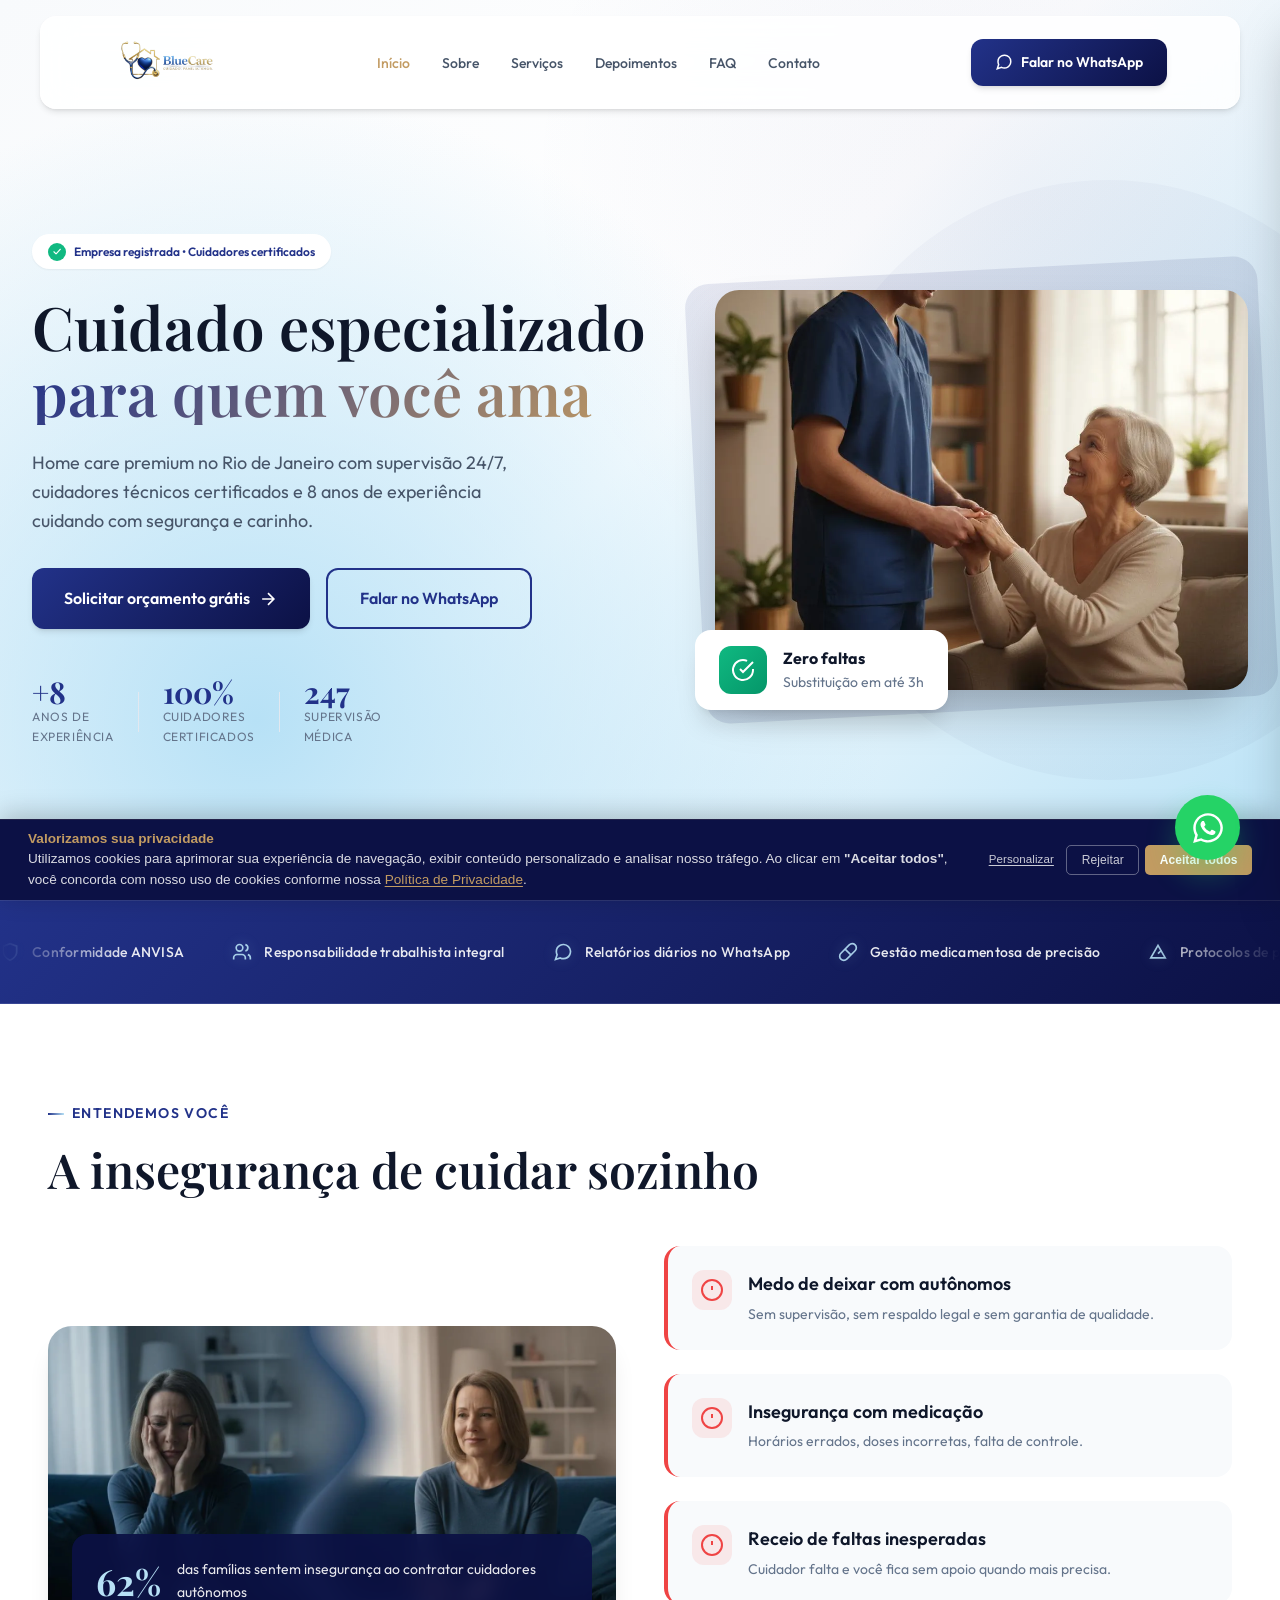
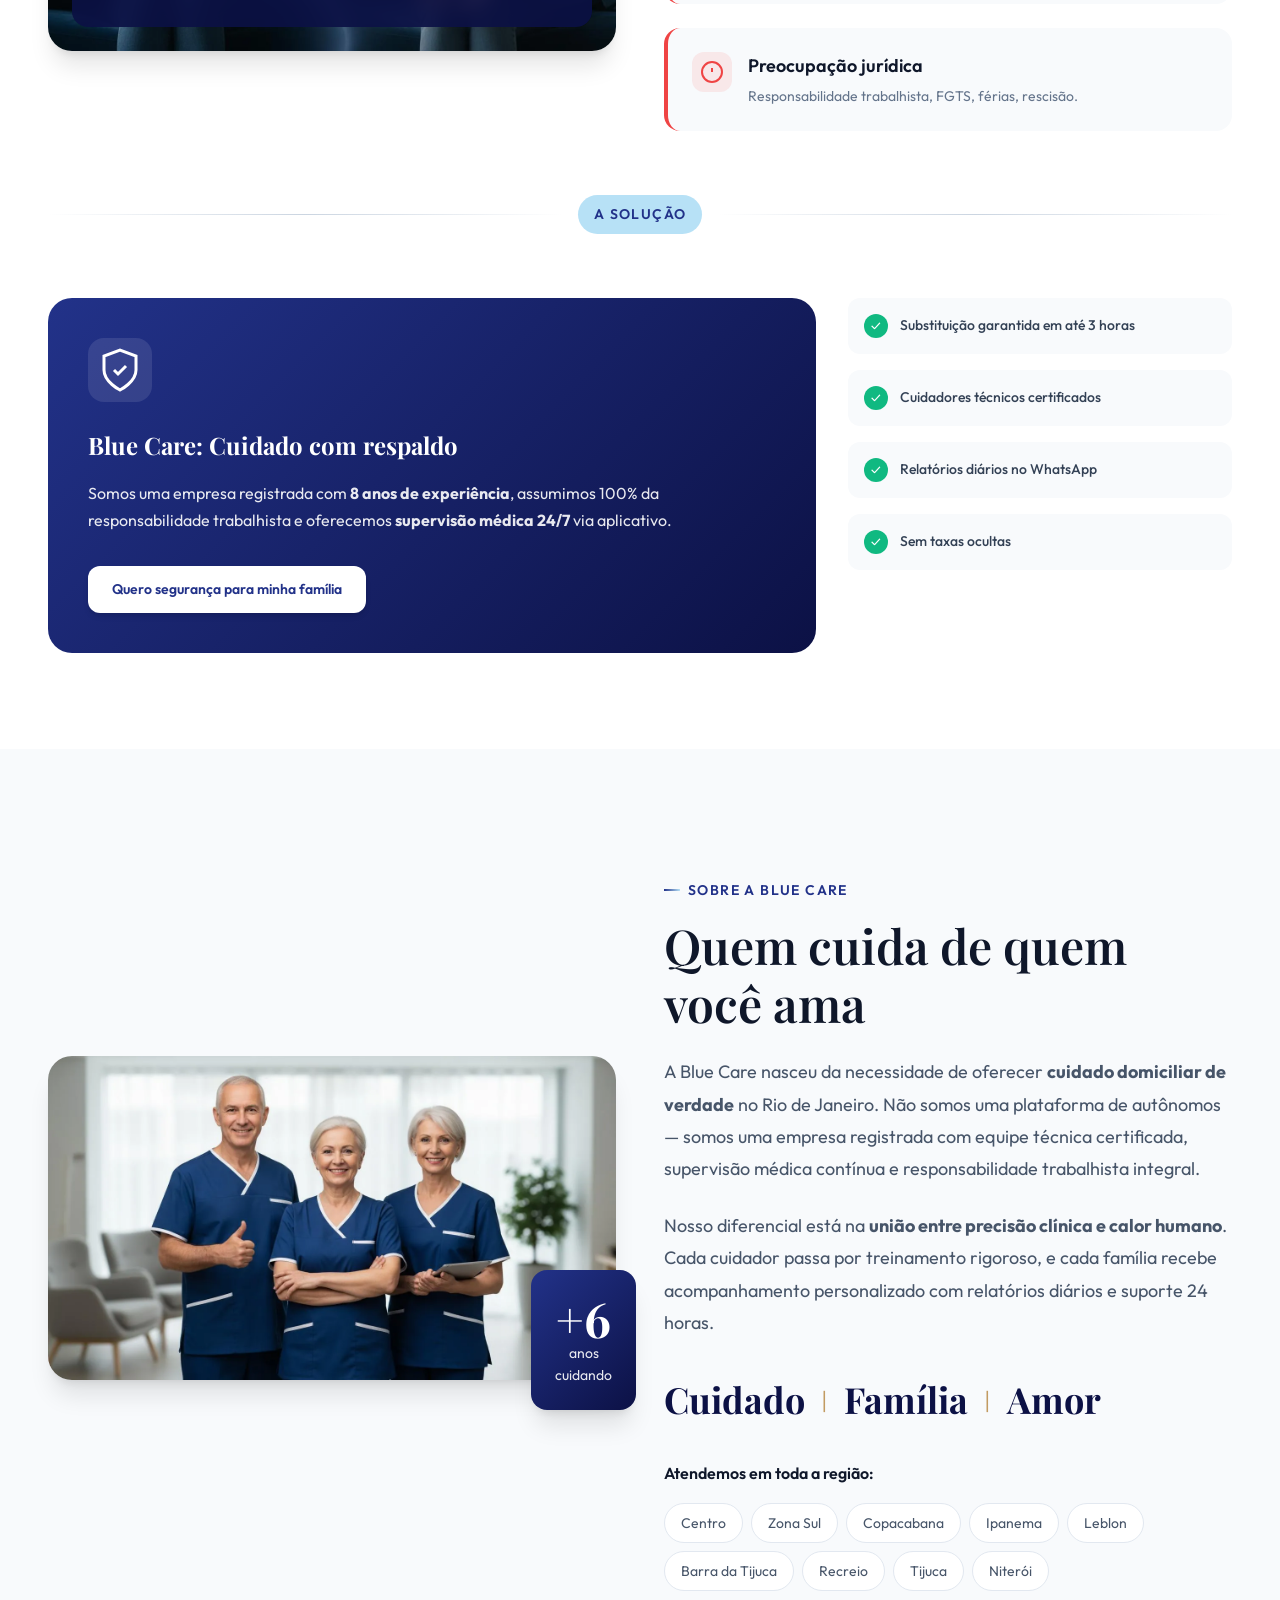
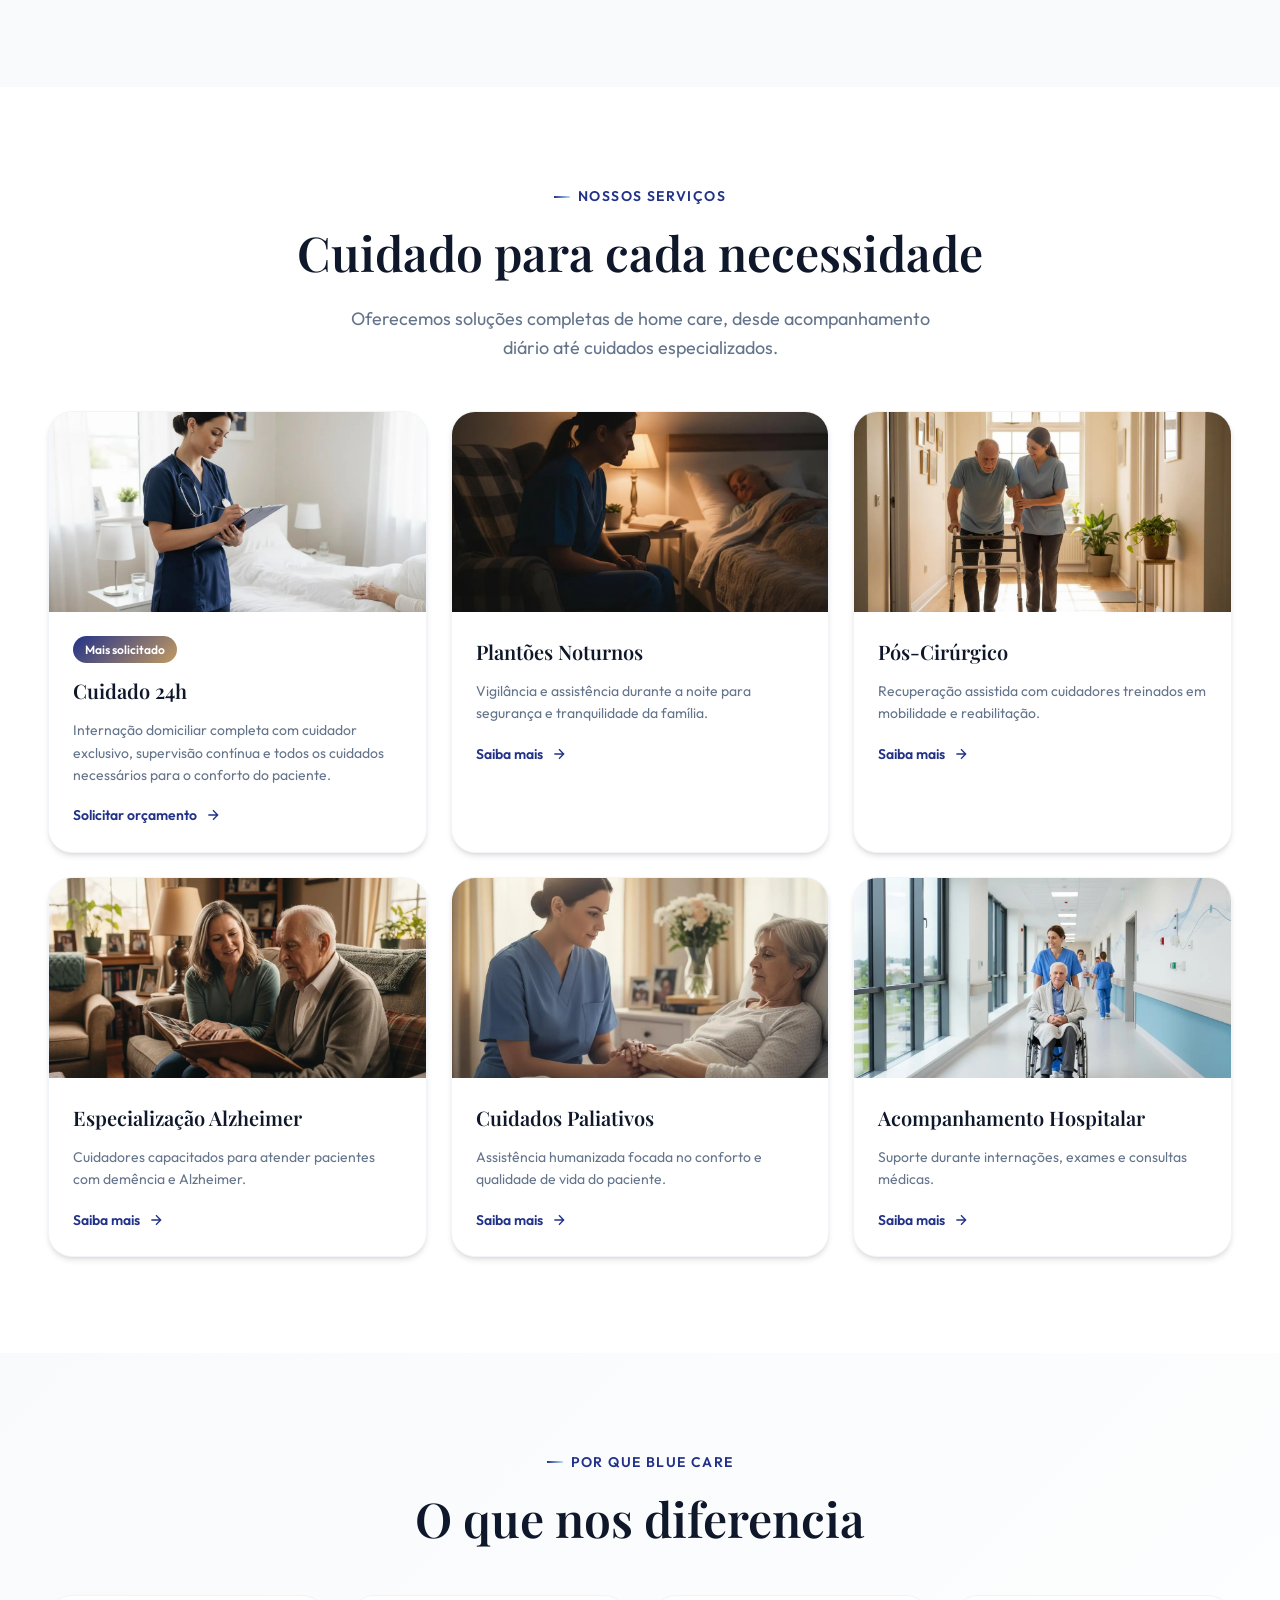
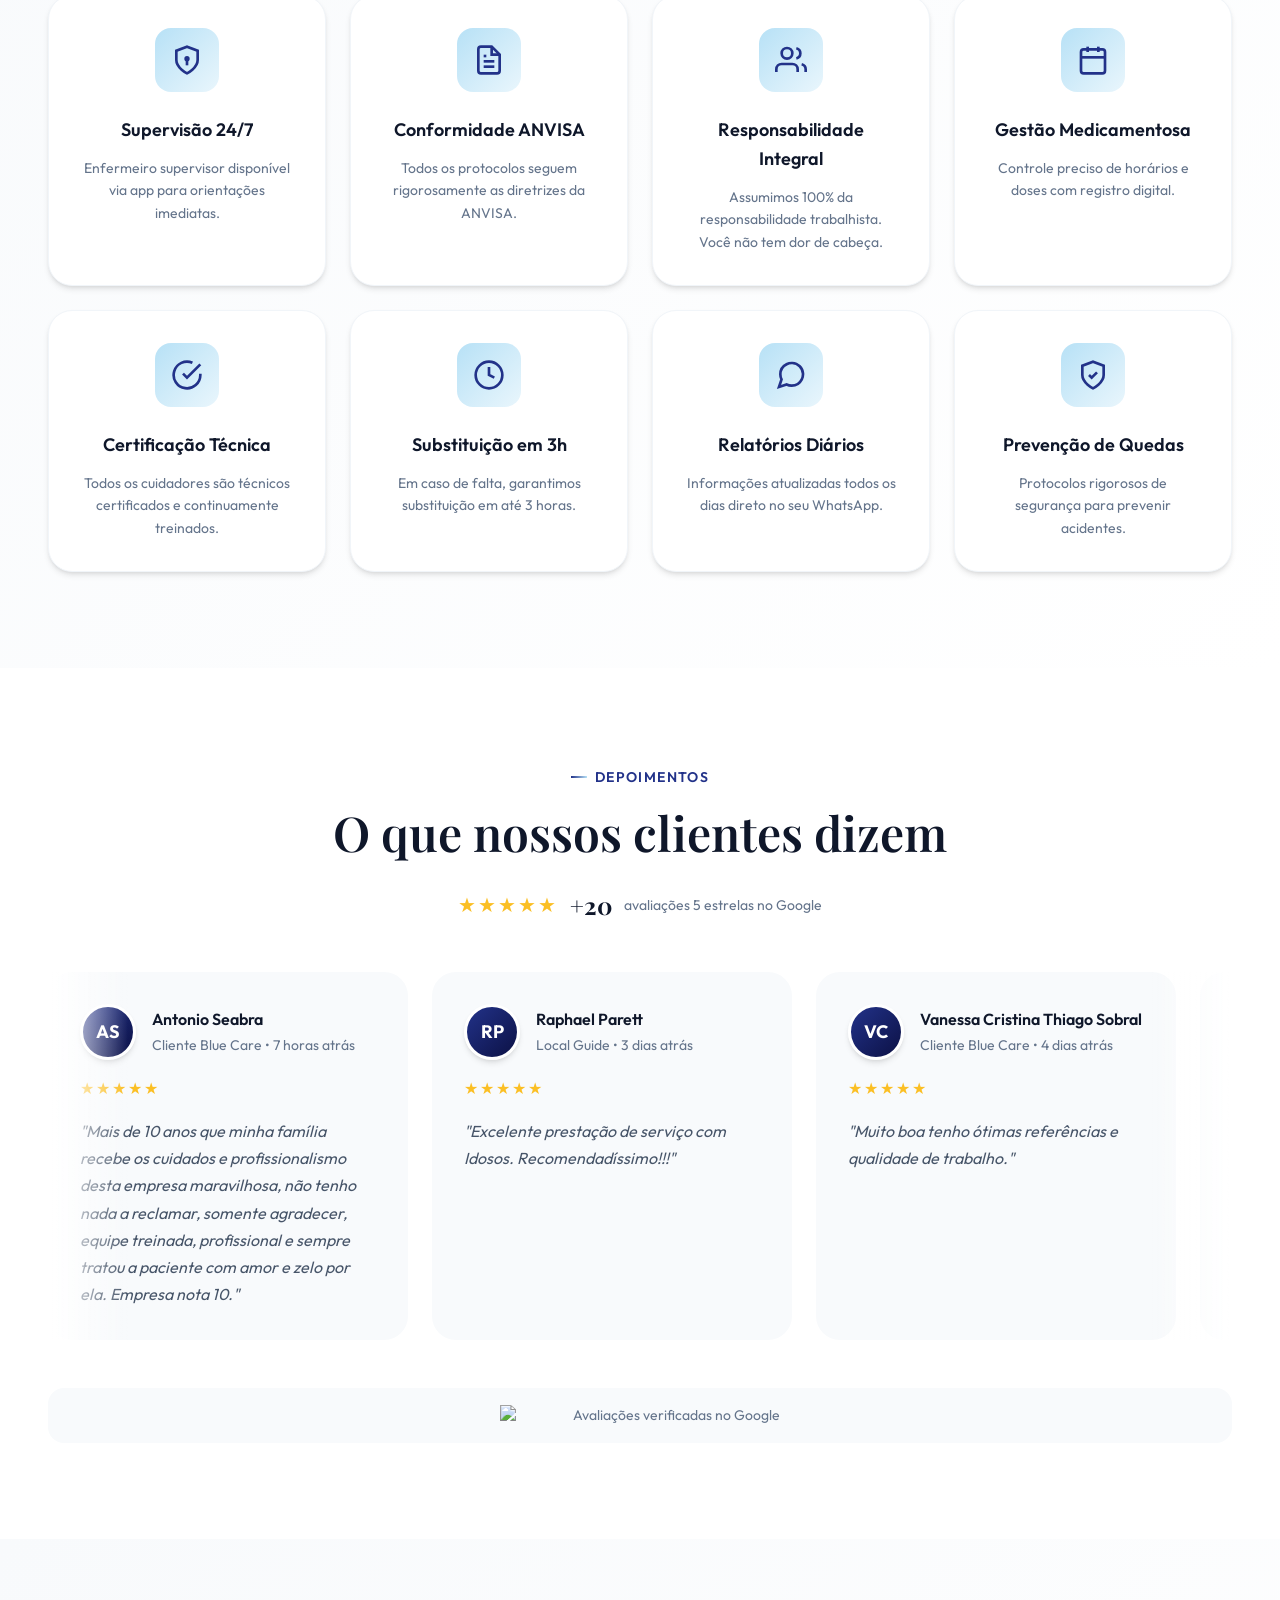
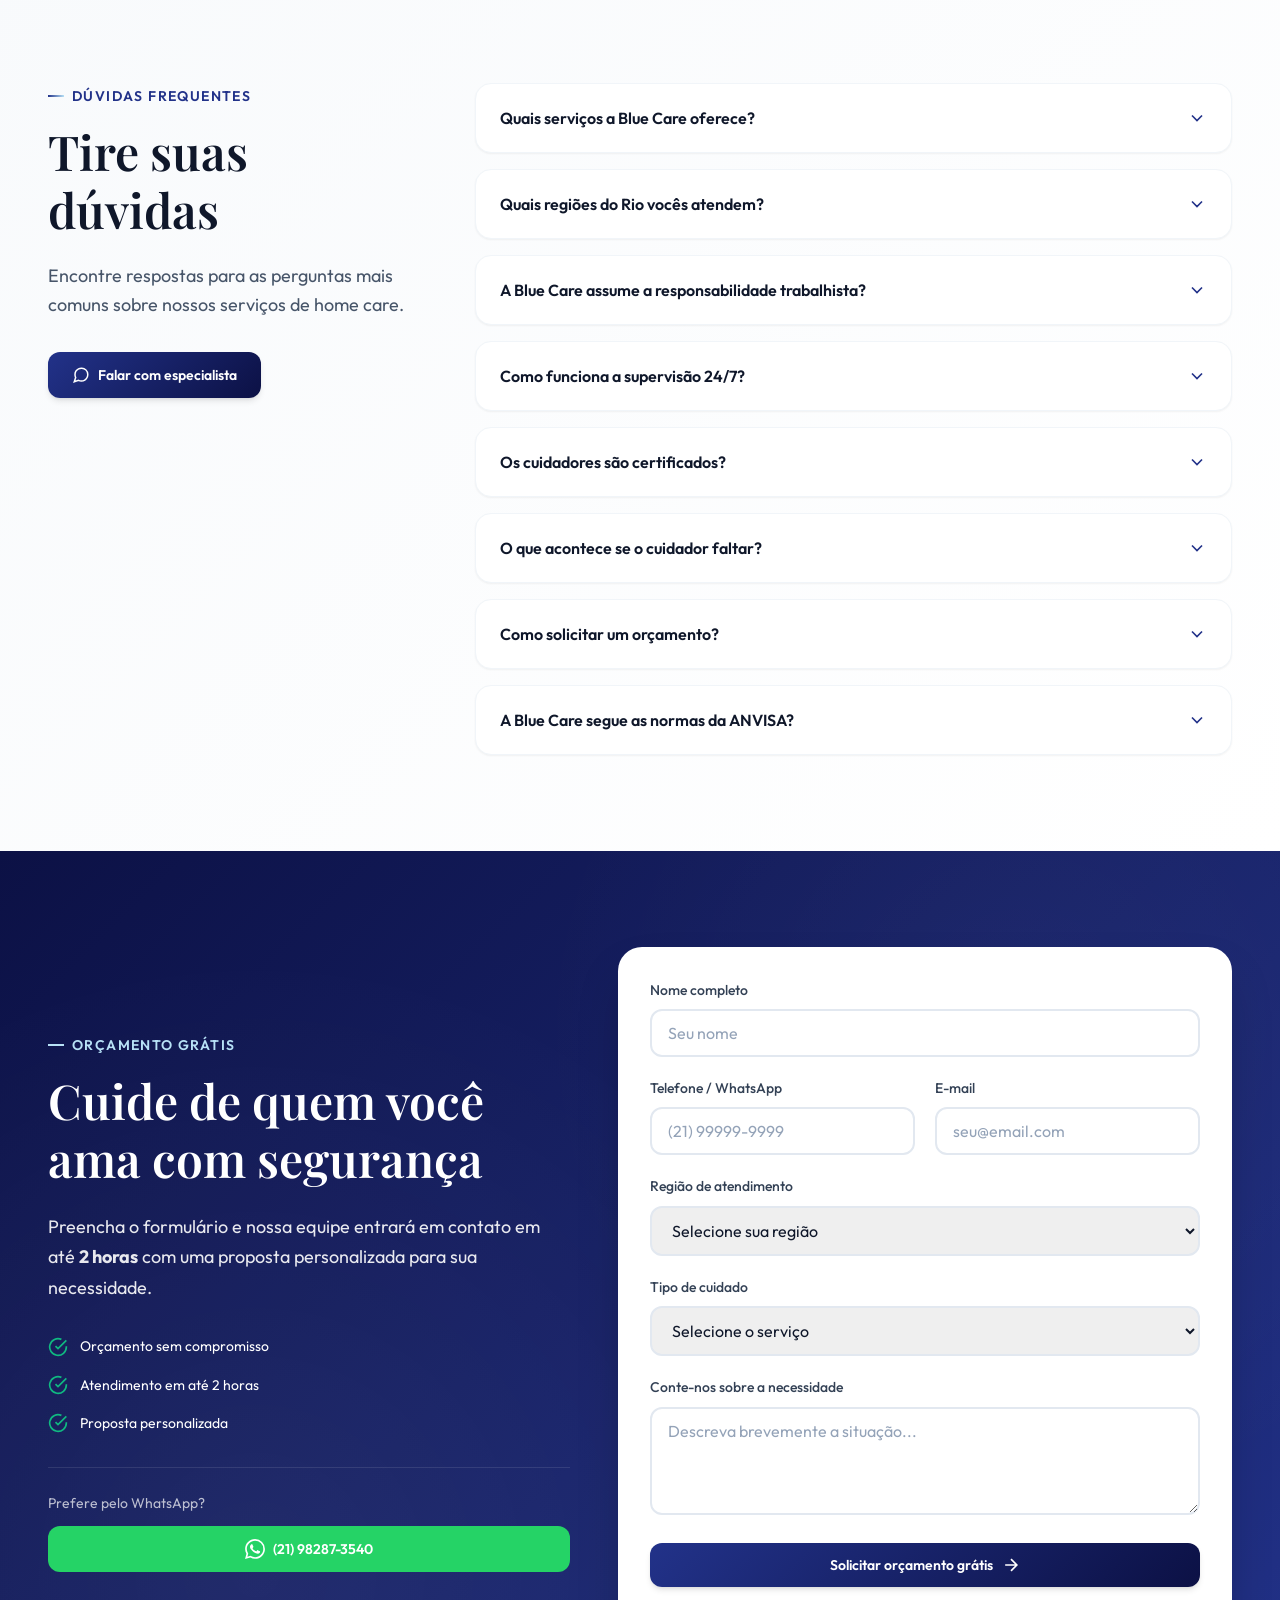
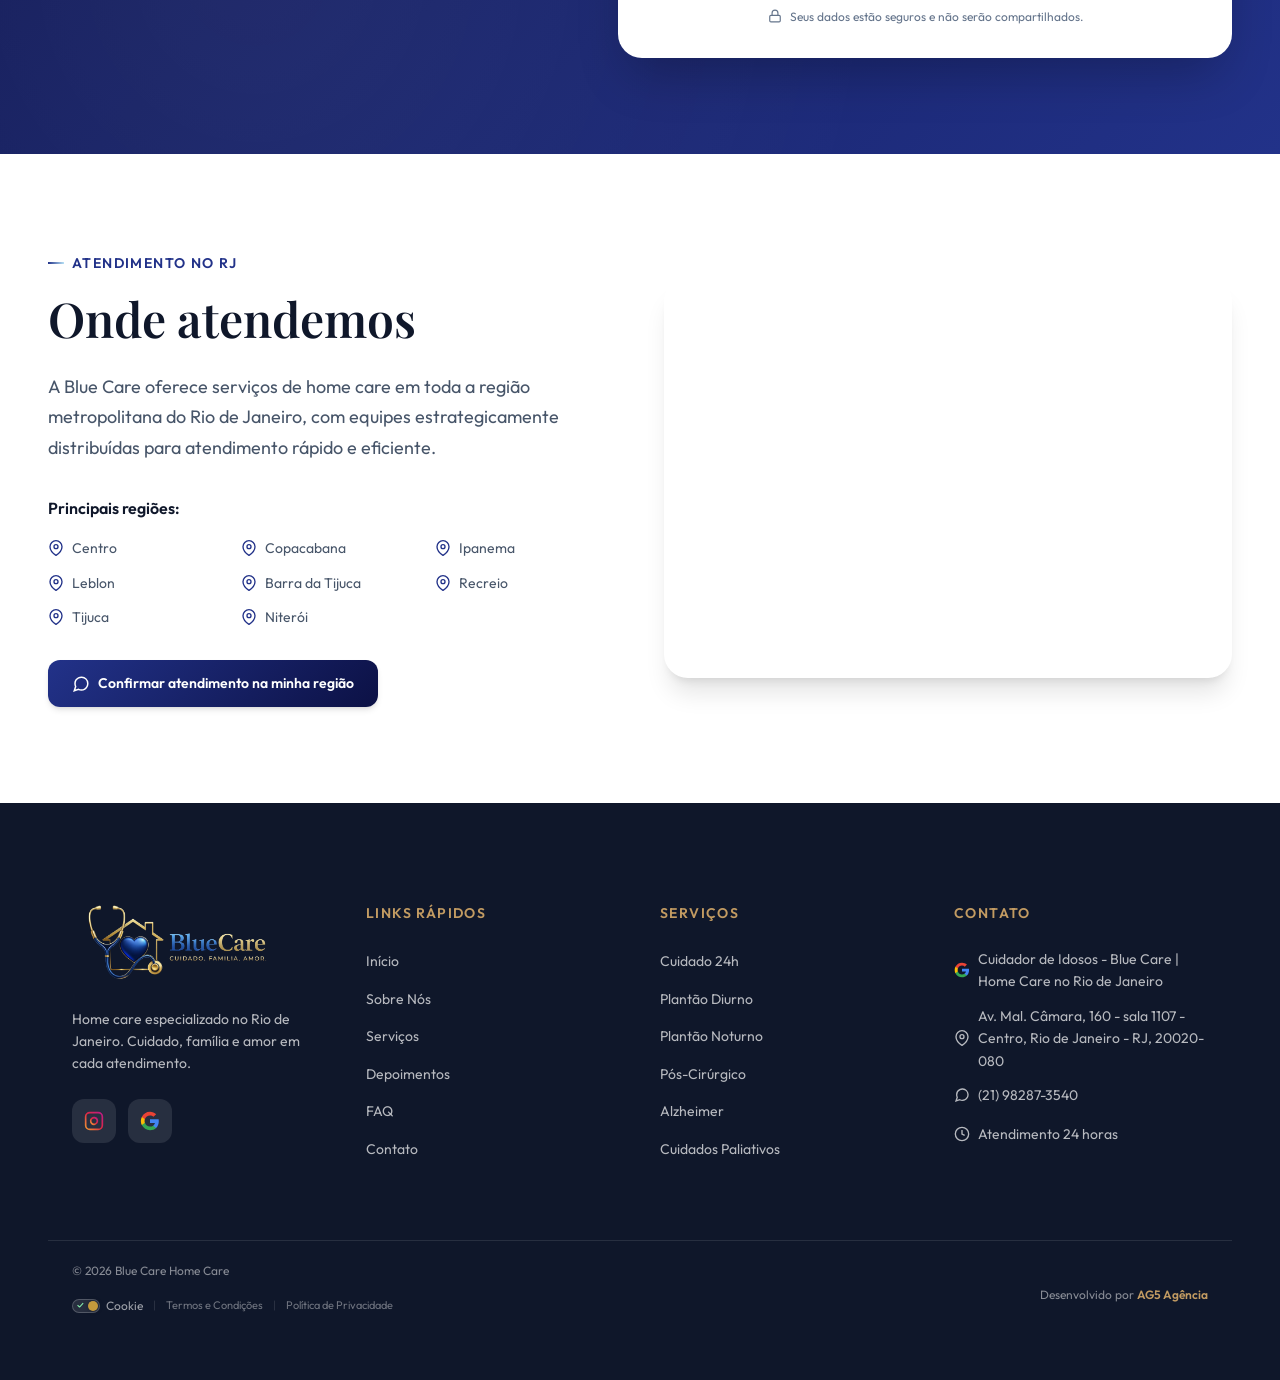
==== commit 62bf9769: "fix: aj" ====
--- a/index.html
+++ b/index.html
@@ -6,13 +6,61 @@
     <meta name="viewport" content="width=device-width, initial-scale=1.0">
     <meta name="description"
         content="Blue Care - Home Care especializado no Rio de Janeiro. Mais de 8 anos oferecendo cuidadores certificados, supervisão 24/7 e conformidade ANVISA.">
-    <title>Blue Care | Home Care Especializado no Rio de Janeiro</title>
+    <title>Home Care no Rio de Janeiro | Blue Care</title>
+
+    <!-- Preconnect para fontes -->
     <link rel="preconnect" href="https://fonts.googleapis.com">
     <link rel="preconnect" href="https://fonts.gstatic.com" crossorigin>
-    <link
-        href="https://fonts.googleapis.com/css2?family=Outfit:wght@300;400;500;600;700&family=Playfair+Display:wght@400;500;600;700&display=swap"
-        rel="stylesheet">
+
+    <!-- Preload Crítico — LCP (hero image) -->
+    <link rel="preload" href="images/hero-cuidado.webp" as="image" type="image/webp" fetchpriority="high">
+
+    <!-- Google Fonts: async-load com preload (elimina render-blocking) -->
+    <link rel="preload" href="https://fonts.googleapis.com/css2?family=Outfit:wght@300;400;500;600;700&family=Playfair+Display:wght@400;500;600;700&display=swap" as="style" onload="this.onload=null;this.rel='stylesheet'">
+    <noscript><link href="https://fonts.googleapis.com/css2?family=Outfit:wght@300;400;500;600;700&family=Playfair+Display:wght@400;500;600;700&display=swap" rel="stylesheet"></noscript>
+
+    <!-- CSS crítico inline: fallback de fonte para LCP imediato -->
+    <style>
+      /* Fallback fonte para renderizar LCP antes das fontes externas chegarem */
+      .hero-title { font-family: Georgia, 'Times New Roman', serif; }
+      /* Animações de entrada: garante que elementos com reveal funcionem mesmo antes do JS */
+      .reveal { opacity: 0; transform: translateY(30px); transition: opacity 800ms ease, transform 800ms ease; }
+      .reveal.active { opacity: 1; transform: none; }
+    </style>
+
+    <!-- OG Tags -->
+    <meta property="og:title" content="Home Care no Rio de Janeiro | Blue Care">
+    <meta property="og:description"
+        content="Home care especializado no Rio de Janeiro com cuidadores certificados, supervisão 24/7 e 8 anos de experiência cuidando com segurança e carinho.">
+    <meta property="og:url" content="https://homecarebluecare.com.br">
+    <meta property="og:image" content="https://homecarebluecare.com.br/images/hero-cuidado.webp">
+    <meta property="og:image:width" content="1200">
+    <meta property="og:image:height" content="630">
+    <meta property="og:type" content="website">
+    <link rel="canonical" href="https://homecarebluecare.com.br">
+
+    <!-- Twitter Cards -->
+    <meta name="twitter:card" content="summary_large_image">
+    <meta name="twitter:title" content="Home Care no Rio de Janeiro | Blue Care">
+    <meta name="twitter:description"
+        content="Home care especializado no Rio de Janeiro com cuidadores certificados, supervisão 24/7 e 8 anos de experiência.">
+    <meta name="twitter:image" content="https://homecarebluecare.com.br/images/hero-cuidado.webp">
+
+    <!-- Geo Tags — Local SEO -->
+    <meta name="geo.region" content="BR-RJ">
+    <meta name="geo.placename" content="Rio de Janeiro">
+    <meta name="geo.position" content="-22.9022485;-43.1754077">
+    <meta name="ICBM" content="-22.9022485, -43.1754077">
+
+    <!-- Favicon -->
+    <link rel="icon" href="images/logo-blue-care.ico" sizes="any">
+    <link rel="icon" href="images/logo-blue-care.webp" type="image/webp">
+
     <link rel="stylesheet" href="style.css">
+
+    <!-- CSS não crítico (cookie banner): async-load -->
+    <link rel="preload" href="cookie-banner.css" as="style" onload="this.onload=null;this.rel='stylesheet'">
+    <noscript><link rel="stylesheet" href="cookie-banner.css"></noscript>
 </head>
 
 <body>
@@ -21,7 +69,7 @@
         <div class="container">
             <nav class="nav" role="navigation" aria-label="Navegação principal">
                 <a href="#" class="logo">
-                    <img src="images/logo-blue-care.png" alt="Blue Care Home Care">
+                    <img src="images/logo-blue-care.webp" alt="Blue Care Home Care" width="1536" height="1024">
                 </a>
 
                 <button class="nav-toggle" id="navToggle" aria-label="Abrir menu" aria-expanded="false">
@@ -39,7 +87,8 @@
                     <li><a href="#contato" class="nav-link">Contato</a></li>
                 </ul>
 
-                <a href="https://wa.me/5521982873540" class="btn btn-primary btn-nav" target="_blank" rel="noopener">
+                <a href="https://wa.me/5521982873540?text=Ol%C3%A1%2C%20vim%20atrav%C3%A9s%20do%20site%20e%20gostaria%20de%20uma%20informa%C3%A7%C3%A3o."
+                    class="btn btn-primary btn-nav" target="_blank" rel="noopener noreferrer">
                     <svg width="18" height="18" viewBox="0 0 24 24" fill="none" stroke="currentColor" stroke-width="2">
                         <path
                             d="M21 11.5a8.38 8.38 0 0 1-.9 3.8 8.5 8.5 0 0 1-7.6 4.7 8.38 8.38 0 0 1-3.8-.9L3 21l1.9-5.7a8.38 8.38 0 0 1-.9-3.8 8.5 8.5 0 0 1 4.7-7.6 8.38 8.38 0 0 1 3.8-.9h.5a8.48 8.48 0 0 1 8 8v.5z" />
@@ -56,7 +105,7 @@
             <div class="hero-bg-pattern"></div>
             <div class="hero-shape"></div>
 
-            <div class="container">
+            <div class="container hero-container">
                 <div class="hero-grid">
                     <div class="hero-content">
                         <div class="hero-badge">
@@ -83,8 +132,8 @@
                                     <path d="M5 12h14M12 5l7 7-7 7" />
                                 </svg>
                             </a>
-                            <a href="https://wa.me/5521982873540" class="btn btn-outline btn-large" target="_blank"
-                                rel="noopener">
+                            <a href="https://wa.me/5521982873540?text=Ol%C3%A1%2C%20vim%20atrav%C3%A9s%20do%20site%20e%20gostaria%20de%20saber%20sobre%20Home%20Care."
+                                class="btn btn-outline btn-large" target="_blank" rel="noopener noreferrer">
                                 Falar no WhatsApp
                             </a>
                         </div>
@@ -110,8 +159,8 @@
                     <div class="hero-visual">
                         <div class="hero-image-wrapper">
                             <div class="hero-image-shape"></div>
-                            <img src="images/hero-cuidado.jpg" alt="Cuidador Blue Care atendendo idoso com carinho"
-                                class="hero-image">
+                            <img src="images/hero-cuidado.webp" alt="Cuidador Blue Care atendendo idoso com carinho"
+                                width="1344" height="768" fetchpriority="high" class="hero-image">
                         </div>
                         <div class="hero-floating-card">
                             <div class="floating-icon">
@@ -220,8 +269,8 @@
 
                 <div class="pain-grid">
                     <div class="pain-visual">
-                        <img src="images/dor-solucao.jpg" alt="Família preocupada vs família tranquila"
-                            class="pain-image">
+                        <img src="images/dor-solucao.webp" alt="Família preocupada vs família tranquila" width="1344"
+                            height="768" loading="lazy" class="pain-image">
                         <div class="pain-overlay">
                             <div class="pain-stat">
                                 <span class="stat-number">67%</span>
@@ -346,7 +395,8 @@
                 <div class="about-grid">
                     <div class="about-visual">
                         <div class="about-image-main">
-                            <img src="images/sobre-equipe.jpg" alt="Equipe Blue Care">
+                            <img src="images/sobre-equipe.webp" alt="Equipe Blue Care" width="1344" height="768"
+                                loading="lazy">
                         </div>
                         <div class="about-experience">
                             <span class="exp-number">+8</span>
@@ -371,11 +421,12 @@
                             personalizado com relatórios diários e suporte 24 horas.
                         </p>
 
-                        <div class="about-values">
-                            <div class="value-item">
-                                <span class="value-icon">🏠</span>
-                                <span class="value-text">Cuidado.<br>Família.<br>Amor.</span>
-                            </div>
+                        <div class="about-values-premium">
+                            <span class="value-word">Cuidado</span>
+                            <span class="value-divider">|</span>
+                            <span class="value-word">Família</span>
+                            <span class="value-divider">|</span>
+                            <span class="value-word">Amor</span>
                         </div>
 
                         <div class="about-areas">
@@ -410,7 +461,8 @@
                 <div class="services-grid">
                     <article class="service-card service-featured">
                         <div class="service-image">
-                            <img src="images/servico-cuidado24h.jpg" alt="Cuidado 24 horas">
+                            <img src="images/servico-cuidado24h.webp" alt="Cuidado 24 horas" width="1184" height="864"
+                                loading="lazy">
                         </div>
                         <div class="service-content">
                             <span class="service-badge">Mais solicitado</span>
@@ -429,7 +481,8 @@
 
                     <article class="service-card">
                         <div class="service-image">
-                            <img src="images/servico-noturno.jpg" alt="Plantão noturno">
+                            <img src="images/servico-noturno.webp" alt="Plantão noturno" width="1184" height="864"
+                                loading="lazy">
                         </div>
                         <div class="service-content">
                             <h3>Plantões Noturnos</h3>
@@ -446,7 +499,8 @@
 
                     <article class="service-card">
                         <div class="service-image">
-                            <img src="images/servico-pos-cirurgico.jpg" alt="Cuidado pós-cirúrgico">
+                            <img src="images/servico-pos-cirurgico.webp" alt="Cuidado pós-cirúrgico" width="1184"
+                                height="864" loading="lazy">
                         </div>
                         <div class="service-content">
                             <h3>Pós-Cirúrgico</h3>
@@ -463,7 +517,8 @@
 
                     <article class="service-card">
                         <div class="service-image">
-                            <img src="images/servico-alzheimer.jpg" alt="Especialização Alzheimer">
+                            <img src="images/servico-alzheimer.webp" alt="Especialização Alzheimer" width="1184"
+                                height="864" loading="lazy">
                         </div>
                         <div class="service-content">
                             <h3>Especialização Alzheimer</h3>
@@ -480,7 +535,8 @@
 
                     <article class="service-card">
                         <div class="service-image">
-                            <img src="images/servico-paliativo.jpg" alt="Cuidados paliativos">
+                            <img src="images/servico-paliativo.webp" alt="Cuidados paliativos" width="1184" height="864"
+                                loading="lazy">
                         </div>
                         <div class="service-content">
                             <h3>Cuidados Paliativos</h3>
@@ -497,7 +553,8 @@
 
                     <article class="service-card">
                         <div class="service-image">
-                            <img src="images/servico-hospitalar.jpg" alt="Acompanhamento hospitalar">
+                            <img src="images/servico-hospitalar.webp" alt="Acompanhamento hospitalar" width="1184"
+                                height="864" loading="lazy">
                         </div>
                         <div class="service-content">
                             <h3>Acompanhamento Hospitalar</h3>
@@ -639,62 +696,282 @@
                     <h2 class="section-title">O que nossos clientes dizem</h2>
                     <div class="rating-summary">
                         <div class="rating-stars">★★★★★</div>
-                        <span class="rating-score">4.9</span>
-                        <span class="rating-text">média de avaliação</span>
-                    </div>
-                </div>
-
-                <div class="testimonials-grid">
-                    <article class="testimonial-card">
-                        <div class="testimonial-header">
-                            <img src="images/depo-daniela.jpg" alt="Daniela B." class="testimonial-avatar">
-                            <div class="testimonial-info">
-                                <h4>Daniela B.</h4>
-                                <span>Executiva • Leblon, RJ</span>
-                            </div>
-                        </div>
-                        <div class="testimonial-stars">★★★★★</div>
-                        <blockquote class="testimonial-text">
-                            "Minha maior preocupação era a segurança da minha mãe. Com a Blue Care, a gestão é
-                            impecável. O relatório diário me traz uma paz que eu não tinha há anos."
-                        </blockquote>
-                    </article>
-
-                    <article class="testimonial-card">
-                        <div class="testimonial-header">
-                            <img src="images/depo-carlos.jpg" alt="Carlos F." class="testimonial-avatar">
-                            <div class="testimonial-info">
-                                <h4>Carlos F.</h4>
-                                <span>Engenheiro • Barra da Tijuca, RJ</span>
-                            </div>
-                        </div>
-                        <div class="testimonial-stars">★★★★★</div>
-                        <blockquote class="testimonial-text">
-                            "A equipe da Blue Care enviou um cuidador técnico especializado em mobilidade. A recuperação
-                            do meu pai foi muito mais rápida do que esperávamos."
-                        </blockquote>
-                    </article>
-
-                    <article class="testimonial-card">
-                        <div class="testimonial-header">
-                            <img src="images/depo-mariana.jpg" alt="Mariana S." class="testimonial-avatar">
-                            <div class="testimonial-info">
-                                <h4>Mariana S.</h4>
-                                <span>Médica • Copacabana, RJ</span>
-                            </div>
-                        </div>
-                        <div class="testimonial-stars">★★★★★</div>
-                        <blockquote class="testimonial-text">
-                            "Como profissional da saúde, sei avaliar qualidade. A Blue Care superou minhas expectativas
-                            com protocolos rigorosos e cuidadores extremamente qualificados."
-                        </blockquote>
-                    </article>
+                        <span class="rating-score">+20</span>
+                        <span class="rating-text">avaliações 5 estrelas no Google</span>
+                    </div>
+                </div>
+
+                <!-- Carrossel de Depoimentos — Mesma animação da Trust Bar -->
+                <div class="testimonials-carousel-wrapper">
+                    <div class="testimonials-carousel">
+                        <!-- Depoimento 1 — Google Review -->
+                        <article class="testimonial-card">
+                            <div class="testimonial-header">
+                                <div class="testimonial-avatar-placeholder">AS</div>
+                                <div class="testimonial-info">
+                                    <h4>Antonio Seabra</h4>
+                                    <span>Cliente Blue Care • 7 horas atrás</span>
+                                </div>
+                            </div>
+                            <div class="testimonial-stars">★★★★★</div>
+                            <blockquote class="testimonial-text">
+                                "Mais de 10 anos que minha família recebe os cuidados e profissionalismo desta empresa maravilhosa, não tenho nada a reclamar, somente agradecer, equipe treinada, profissional e sempre tratou a paciente com amor e zelo por ela. Empresa nota 10."
+                            </blockquote>
+                        </article>
+
+                        <!-- Depoimento 2 — Google Review -->
+                        <article class="testimonial-card">
+                            <div class="testimonial-header">
+                                <div class="testimonial-avatar-placeholder">RP</div>
+                                <div class="testimonial-info">
+                                    <h4>Raphael Parett</h4>
+                                    <span>Local Guide • 3 dias atrás</span>
+                                </div>
+                            </div>
+                            <div class="testimonial-stars">★★★★★</div>
+                            <blockquote class="testimonial-text">
+                                "Excelente prestação de serviço com Idosos. Recomendadíssimo!!!"
+                            </blockquote>
+                        </article>
+
+                        <!-- Depoimento 3 — Google Review -->
+                        <article class="testimonial-card">
+                            <div class="testimonial-header">
+                                <div class="testimonial-avatar-placeholder">VC</div>
+                                <div class="testimonial-info">
+                                    <h4>Vanessa Cristina Thiago Sobral</h4>
+                                    <span>Cliente Blue Care • 4 dias atrás</span>
+                                </div>
+                            </div>
+                            <div class="testimonial-stars">★★★★★</div>
+                            <blockquote class="testimonial-text">
+                                "Muito boa tenho ótimas referências e qualidade de trabalho."
+                            </blockquote>
+                        </article>
+
+                        <!-- Depoimento 4 — Google Review -->
+                        <article class="testimonial-card">
+                            <div class="testimonial-header">
+                                <div class="testimonial-avatar-placeholder">AF</div>
+                                <div class="testimonial-info">
+                                    <h4>Alexandre Faria</h4>
+                                    <span>Cliente Blue Care • 4 dias atrás</span>
+                                </div>
+                            </div>
+                            <div class="testimonial-stars">★★★★★</div>
+                            <blockquote class="testimonial-text">
+                                "Excelente."
+                            </blockquote>
+                        </article>
+
+                        <!-- Depoimento 5 — Google Review -->
+                        <article class="testimonial-card">
+                            <div class="testimonial-header">
+                                <div class="testimonial-avatar-placeholder">GG</div>
+                                <div class="testimonial-info">
+                                    <h4>George Gonçalves</h4>
+                                    <span>Cliente Blue Care • 4 dias atrás</span>
+                                </div>
+                            </div>
+                            <div class="testimonial-stars">★★★★★</div>
+                            <blockquote class="testimonial-text">
+                                "Excelente profissional! Super recomendo."
+                            </blockquote>
+                        </article>
+
+                        <!-- Depoimento 6 — Google Review -->
+                        <article class="testimonial-card">
+                            <div class="testimonial-header">
+                                <div class="testimonial-avatar-placeholder">LV</div>
+                                <div class="testimonial-info">
+                                    <h4>Lavínia Vieira</h4>
+                                    <span>Cliente Blue Care • 2 semanas atrás</span>
+                                </div>
+                            </div>
+                            <div class="testimonial-stars">★★★★★</div>
+                            <blockquote class="testimonial-text">
+                                "Super indico, empresa ótima."
+                            </blockquote>
+                        </article>
+
+                        <!-- Depoimento 7 — Google Review -->
+                        <article class="testimonial-card">
+                            <div class="testimonial-header">
+                                <div class="testimonial-avatar-placeholder">MA</div>
+                                <div class="testimonial-info">
+                                    <h4>Mauricio Andrade</h4>
+                                    <span>Local Guide • 3 semanas atrás</span>
+                                </div>
+                            </div>
+                            <div class="testimonial-stars">★★★★★</div>
+                            <blockquote class="testimonial-text">
+                                "Ótimo atendimento, profissionalismo, competência e compromisso com o cuidado e vida de meu familiar, eles tbm contam com transporte próprio para consultas e exames e isso tbm faz toda diferença!"
+                            </blockquote>
+                        </article>
+
+                        <!-- Depoimento 8 — Google Review -->
+                        <article class="testimonial-card">
+                            <div class="testimonial-header">
+                                <div class="testimonial-avatar-placeholder">FD</div>
+                                <div class="testimonial-info">
+                                    <h4>Fabiola Duarte</h4>
+                                    <span>Cliente Blue Care • 4 semanas atrás</span>
+                                </div>
+                            </div>
+                            <div class="testimonial-stars">★★★★★</div>
+                            <blockquote class="testimonial-text">
+                                "Empresa de excelência, contratei e não arrependi, ótimos profissionais!!"
+                            </blockquote>
+                        </article>
+
+                        <!-- Depoimento 9 — Google Review -->
+                        <article class="testimonial-card">
+                            <div class="testimonial-header">
+                                <div class="testimonial-avatar-placeholder">VO</div>
+                                <div class="testimonial-info">
+                                    <h4>Viviane Oliveira</h4>
+                                    <span>Cliente Blue Care • 4 semanas atrás</span>
+                                </div>
+                            </div>
+                            <div class="testimonial-stars">★★★★★</div>
+                            <blockquote class="testimonial-text">
+                                "Foi uma ótima opção na minha vida!"
+                            </blockquote>
+                        </article>
+
+                        <!-- DUPLICATAS para loop infinito — Mesmos 9 depoimentos -->
+                        <article class="testimonial-card">
+                            <div class="testimonial-header">
+                                <div class="testimonial-avatar-placeholder">AS</div>
+                                <div class="testimonial-info">
+                                    <h4>Antonio Seabra</h4>
+                                    <span>Cliente Blue Care • 7 horas atrás</span>
+                                </div>
+                            </div>
+                            <div class="testimonial-stars">★★★★★</div>
+                            <blockquote class="testimonial-text">
+                                "Mais de 10 anos que minha família recebe os cuidados e profissionalismo desta empresa maravilhosa, não tenho nada a reclamar, somente agradecer, equipe treinada, profissional e sempre tratou a paciente com amor e zelo por ela. Empresa nota 10."
+                            </blockquote>
+                        </article>
+
+                        <article class="testimonial-card">
+                            <div class="testimonial-header">
+                                <div class="testimonial-avatar-placeholder">RP</div>
+                                <div class="testimonial-info">
+                                    <h4>Raphael Parett</h4>
+                                    <span>Local Guide • 3 dias atrás</span>
+                                </div>
+                            </div>
+                            <div class="testimonial-stars">★★★★★</div>
+                            <blockquote class="testimonial-text">
+                                "Excelente prestação de serviço com Idosos. Recomendadíssimo!!!"
+                            </blockquote>
+                        </article>
+
+                        <article class="testimonial-card">
+                            <div class="testimonial-header">
+                                <div class="testimonial-avatar-placeholder">VC</div>
+                                <div class="testimonial-info">
+                                    <h4>Vanessa Cristina Thiago Sobral</h4>
+                                    <span>Cliente Blue Care • 4 dias atrás</span>
+                                </div>
+                            </div>
+                            <div class="testimonial-stars">★★★★★</div>
+                            <blockquote class="testimonial-text">
+                                "Muito boa tenho ótimas referências e qualidade de trabalho."
+                            </blockquote>
+                        </article>
+
+                        <article class="testimonial-card">
+                            <div class="testimonial-header">
+                                <div class="testimonial-avatar-placeholder">AF</div>
+                                <div class="testimonial-info">
+                                    <h4>Alexandre Faria</h4>
+                                    <span>Cliente Blue Care • 4 dias atrás</span>
+                                </div>
+                            </div>
+                            <div class="testimonial-stars">★★★★★</div>
+                            <blockquote class="testimonial-text">
+                                "Excelente."
+                            </blockquote>
+                        </article>
+
+                        <article class="testimonial-card">
+                            <div class="testimonial-header">
+                                <div class="testimonial-avatar-placeholder">GG</div>
+                                <div class="testimonial-info">
+                                    <h4>George Gonçalves</h4>
+                                    <span>Cliente Blue Care • 4 dias atrás</span>
+                                </div>
+                            </div>
+                            <div class="testimonial-stars">★★★★★</div>
+                            <blockquote class="testimonial-text">
+                                "Excelente profissional! Super recomendo."
+                            </blockquote>
+                        </article>
+
+                        <article class="testimonial-card">
+                            <div class="testimonial-header">
+                                <div class="testimonial-avatar-placeholder">LV</div>
+                                <div class="testimonial-info">
+                                    <h4>Lavínia Vieira</h4>
+                                    <span>Cliente Blue Care • 2 semanas atrás</span>
+                                </div>
+                            </div>
+                            <div class="testimonial-stars">★★★★★</div>
+                            <blockquote class="testimonial-text">
+                                "Super indico, empresa ótima."
+                            </blockquote>
+                        </article>
+
+                        <article class="testimonial-card">
+                            <div class="testimonial-header">
+                                <div class="testimonial-avatar-placeholder">MA</div>
+                                <div class="testimonial-info">
+                                    <h4>Mauricio Andrade</h4>
+                                    <span>Local Guide • 3 semanas atrás</span>
+                                </div>
+                            </div>
+                            <div class="testimonial-stars">★★★★★</div>
+                            <blockquote class="testimonial-text">
+                                "Ótimo atendimento, profissionalismo, competência e compromisso com o cuidado e vida de meu familiar, eles tbm contam com transporte próprio para consultas e exames e isso tbm faz toda diferença!"
+                            </blockquote>
+                        </article>
+
+                        <article class="testimonial-card">
+                            <div class="testimonial-header">
+                                <div class="testimonial-avatar-placeholder">FD</div>
+                                <div class="testimonial-info">
+                                    <h4>Fabiola Duarte</h4>
+                                    <span>Cliente Blue Care • 4 semanas atrás</span>
+                                </div>
+                            </div>
+                            <div class="testimonial-stars">★★★★★</div>
+                            <blockquote class="testimonial-text">
+                                "Empresa de excelência, contratei e não arrependi, ótimos profissionais!!"
+                            </blockquote>
+                        </article>
+
+                        <article class="testimonial-card">
+                            <div class="testimonial-header">
+                                <div class="testimonial-avatar-placeholder">VO</div>
+                                <div class="testimonial-info">
+                                    <h4>Viviane Oliveira</h4>
+                                    <span>Cliente Blue Care • 4 semanas atrás</span>
+                                </div>
+                            </div>
+                            <div class="testimonial-stars">★★★★★</div>
+                            <blockquote class="testimonial-text">
+                                "Foi uma ótima opção na minha vida!"
+                            </blockquote>
+                        </article>
+                    </div>
                 </div>
 
                 <div class="google-badge">
                     <img src="https://www.google.com/images/branding/googlelogo/2x/googlelogo_color_92x30dp.png"
-                        alt="Google" class="google-logo">
-                    <span>Avaliações verificadas de clientes reais</span>
+                        width="92" height="30" alt="Google" class="google-logo" loading="lazy">
+                    <span>Avaliações verificadas no Google</span>
                 </div>
             </div>
         </section>
@@ -708,7 +985,8 @@
                         <h2 class="section-title">Tire suas dúvidas</h2>
                         <p class="faq-intro">Encontre respostas para as perguntas mais comuns sobre nossos serviços de
                             home care.</p>
-                        <a href="https://wa.me/5521982873540" class="btn btn-primary" target="_blank" rel="noopener">
+                        <a href="https://wa.me/5521982873540?text=Ol%C3%A1%2C%20vim%20atrav%C3%A9s%20do%20site%20e%20gostaria%20de%20tirar%20uma%20d%C3%BAvida."
+                            class="btn btn-primary" target="_blank" rel="noopener noreferrer">
                             <svg width="18" height="18" viewBox="0 0 24 24" fill="none" stroke="currentColor"
                                 stroke-width="2">
                                 <path
@@ -882,8 +1160,8 @@
 
                         <div class="cta-whatsapp">
                             <span>Prefere pelo WhatsApp?</span>
-                            <a href="https://wa.me/5521982873540" class="btn btn-whatsapp" target="_blank"
-                                rel="noopener">
+                            <a href="https://wa.me/5521982873540?text=Ol%C3%A1%2C%20vim%20atrav%C3%A9s%20do%20site%20e%20gostaria%20de%20solicitar%20um%20or%C3%A7amento."
+                                class="btn btn-whatsapp" target="_blank" rel="noopener noreferrer">
                                 <svg width="20" height="20" viewBox="0 0 24 24" fill="currentColor">
                                     <path
                                         d="M17.472 14.382c-.297-.149-1.758-.867-2.03-.967-.273-.099-.471-.148-.67.15-.197.297-.767.966-.94 1.164-.173.199-.347.223-.644.075-.297-.15-1.255-.463-2.39-1.475-.883-.788-1.48-1.761-1.653-2.059-.173-.297-.018-.458.13-.606.134-.133.298-.347.446-.52.149-.174.198-.298.298-.497.099-.198.05-.371-.025-.52-.075-.149-.669-1.612-.916-2.207-.242-.579-.487-.5-.669-.51-.173-.008-.371-.01-.57-.01-.198 0-.52.074-.792.372-.272.297-1.04 1.016-1.04 2.479 0 1.462 1.065 2.875 1.213 3.074.149.198 2.096 3.2 5.077 4.487.709.306 1.262.489 1.694.625.712.227 1.36.195 1.871.118.571-.085 1.758-.719 2.006-1.413.248-.694.248-1.289.173-1.413-.074-.124-.272-.198-.57-.347m-5.421 7.403h-.004a9.87 9.87 0 01-5.031-1.378l-.361-.214-3.741.982.998-3.648-.235-.374a9.86 9.86 0 01-1.51-5.26c.001-5.45 4.436-9.884 9.888-9.884 2.64 0 5.122 1.03 6.988 2.898a9.825 9.825 0 012.893 6.994c-.003 5.45-4.437 9.884-9.885 9.884m8.413-18.297A11.815 11.815 0 0012.05 0C5.495 0 .16 5.335.157 11.892c0 2.096.547 4.142 1.588 5.945L.057 24l6.305-1.654a11.882 11.882 0 005.683 1.448h.005c6.554 0 11.89-5.335 11.893-11.893a11.821 11.821 0 00-3.48-8.413Z" />
@@ -1052,7 +1330,8 @@
                             </div>
                         </div>
 
-                        <a href="https://wa.me/5521982873540" class="btn btn-primary" target="_blank" rel="noopener">
+                        <a href="https://wa.me/5521982873540?text=Ol%C3%A1%2C%20vim%20atrav%C3%A9s%20do%20site%20e%20gostaria%20de%20confirmar%20o%20atendimento%20na%20minha%20regi%C3%A3o."
+                            class="btn btn-primary" target="_blank" rel="noopener noreferrer">
                             <svg width="18" height="18" viewBox="0 0 24 24" fill="none" stroke="currentColor"
                                 stroke-width="2">
                                 <path
@@ -1064,7 +1343,7 @@
 
                     <div class="location-map">
                         <iframe
-                            src="https://www.google.com/maps/embed?pb=!1m18!1m12!1m3!1d3675.296041120272!2d-43.175407684488!3d-22.902248543472!2m3!1f0!2f0!3f0!3m2!1i1024!2i768!4f13.1!3m3!1m2!1s0x997f5e8c1b4189%3A0x347c61f598e7c!2sRio%20de%20Janeiro%2C%20RJ!5e0!3m2!1spt-BR!2sbr!4v1234567890"
+                            src="https://www.google.com/maps/embed?pb=!1m18!1m12!1m3!1d3675.102505631934!2d-43.1691335!3d-22.909589699999998!2m3!1f0!2f0!3f0!3m2!1i1024!2i768!4f13.1!3m3!1m2!1s0x9981ef90b3512d%3A0x1c872e347600005b!2sCuidador%20de%20Idosos%20-%20Blue%20Care%20%7C%20Home%20Care%20no%20Rio%20de%20Janeiro!5e0!3m2!1spt-BR!2sbr!4v1777501428222!5m2!1spt-BR!2sbr"
                             width="100%" height="100%" style="border:0;" allowfullscreen="" loading="lazy"
                             referrerpolicy="no-referrer-when-downgrade"
                             title="Mapa de atendimento Blue Care - Rio de Janeiro">
@@ -1078,107 +1357,151 @@
     <!-- Rodapé -->
     <footer class="footer">
         <div class="container">
-            <div class="footer-grid">
-                <div class="footer-brand">
-                    <img src="images/logo-blue-care.png" alt="Blue Care" class="footer-logo">
-                    <p class="footer-text">
-                        Home care especializado no Rio de Janeiro.
-                        Cuidado, família e amor em cada atendimento.
-                    </p>
-                    <div class="footer-social">
-                        <a href="#" aria-label="Instagram" class="social-link">
-                            <svg width="20" height="20" viewBox="0 0 24 24" fill="none" stroke="currentColor"
-                                stroke-width="2">
-                                <rect x="2" y="2" width="20" height="20" rx="5" ry="5" />
-                                <path d="M16 11.37A4 4 0 1 1 12.63 8 4 4 0 0 1 16 11.37z" />
-                                <line x1="17.5" y1="6.5" x2="17.51" y2="6.5" />
-                            </svg>
+            <!-- Seção Principal — Colunas -->
+            <div class="footer-main">
+                <div class="footer-grid">
+                    <!-- Coluna 1 — Marca/Identidade -->
+                    <div class="footer-brand">
+                        <img src="images/logo-blue-care.webp" alt="Blue Care" class="footer-logo" width="1536"
+                            height="1024">
+                        <p class="footer-text">
+                            Home care especializado no Rio de Janeiro.
+                            Cuidado, família e amor em cada atendimento.
+                        </p>
+                        <div class="footer-social">
+                            <a href="https://www.instagram.com/homecarebluecare" aria-label="Instagram"
+                                class="social-link" target="_blank" rel="noopener noreferrer">
+                                <svg width="20" height="20" viewBox="0 0 24 24" fill="none" stroke="url(#instagram-gradient)" stroke-width="2" stroke-linecap="round" stroke-linejoin="round">
+                                    <defs>
+                                        <linearGradient id="instagram-gradient" x1="0%" y1="100%" x2="100%" y2="0%">
+                                            <stop offset="0%" stop-color="#f09433"/>
+                                            <stop offset="25%" stop-color="#e6683c"/>
+                                            <stop offset="50%" stop-color="#dc2743"/>
+                                            <stop offset="75%" stop-color="#cc2366"/>
+                                            <stop offset="100%" stop-color="#bc1888"/>
+                                        </linearGradient>
+                                    </defs>
+                                    <rect x="2" y="2" width="20" height="20" rx="5" ry="5"></rect>
+                                    <path d="M16 11.37A4 4 0 1 1 12.63 8 4 4 0 0 1 16 11.37z"></path>
+                                    <line x1="17.5" y1="6.5" x2="17.51" y2="6.5"></line>
+                                </svg>
+                            </a>
+                            <a href="https://share.google/6cGMfg9dijo3mSP5Q" aria-label="Perfil no Google"
+                                class="social-link" target="_blank" rel="noopener noreferrer">
+                                <svg viewBox="0 0 24 24" width="20" height="20" xmlns="http://www.w3.org/2000/svg">
+                                    <path d="M22.56 12.25c0-.78-.07-1.53-.2-2.25H12v4.26h5.92c-.26 1.37-1.04 2.53-2.21 3.31v2.77h3.57c2.08-1.92 3.28-4.74 3.28-8.09z" fill="#4285F4"/>
+                                    <path d="M12 23c2.97 0 5.46-.98 7.28-2.66l-3.57-2.77c-.98.66-2.23 1.06-3.71 1.06-2.86 0-5.29-1.93-6.16-4.53H2.18v2.84C3.99 20.53 7.7 23 12 23z" fill="#34A853"/>
+                                    <path d="M5.84 14.09c-.22-.66-.35-1.36-.35-2.09s.13-1.43.35-2.09V7.07H2.18C1.43 8.55 1 10.22 1 12s.43 3.45 1.18 4.93l2.85-2.22.81-.62z" fill="#FBBC05"/>
+                                    <path d="M12 5.38c1.62 0 3.06.56 4.21 1.64l3.15-3.15C17.45 2.09 14.97 1 12 1 7.7 1 3.99 3.47 2.18 7.07l3.66 2.84c.87-2.6 3.3-4.53 6.16-4.53z" fill="#EA4335"/>
+                                </svg>
+                            </a>
+                        </div>
+                    </div>
+
+                    <!-- Coluna 2 — Links Rápidos -->
+                    <div class="footer-links">
+                        <h4>Links Rápidos</h4>
+                        <ul>
+                            <li><a href="#inicio">Início</a></li>
+                            <li><a href="#sobre">Sobre Nós</a></li>
+                            <li><a href="#servicos">Serviços</a></li>
+                            <li><a href="#depoimentos">Depoimentos</a></li>
+                            <li><a href="#faq">FAQ</a></li>
+                            <li><a href="#contato">Contato</a></li>
+                        </ul>
+                    </div>
+
+                    <!-- Coluna 3 — Serviços -->
+                    <div class="footer-links">
+                        <h4>Serviços</h4>
+                        <ul>
+                            <li><a href="#servicos">Cuidado 24h</a></li>
+                            <li><a href="#servicos">Plantão Diurno</a></li>
+                            <li><a href="#servicos">Plantão Noturno</a></li>
+                            <li><a href="#servicos">Pós-Cirúrgico</a></li>
+                            <li><a href="#servicos">Alzheimer</a></li>
+                            <li><a href="#servicos">Cuidados Paliativos</a></li>
+                        </ul>
+                    </div>
+
+                    <!-- Coluna 4 — Contato -->
+                    <div class="footer-contact">
+                        <h4>Contato</h4>
+                        <ul>
+                            <li>
+                                <a href="https://share.google/6cGMfg9dijo3mSP5Q" target="_blank"
+                                    rel="noopener noreferrer">
+                                    <svg viewBox="0 0 24 24" width="16" height="16" xmlns="http://www.w3.org/2000/svg">
+                                        <path d="M22.56 12.25c0-.78-.07-1.53-.2-2.25H12v4.26h5.92c-.26 1.37-1.04 2.53-2.21 3.31v2.77h3.57c2.08-1.92 3.28-4.74 3.28-8.09z" fill="#4285F4"/>
+                                        <path d="M12 23c2.97 0 5.46-.98 7.28-2.66l-3.57-2.77c-.98.66-2.23 1.06-3.71 1.06-2.86 0-5.29-1.93-6.16-4.53H2.18v2.84C3.99 20.53 7.7 23 12 23z" fill="#34A853"/>
+                                        <path d="M5.84 14.09c-.22-.66-.35-1.36-.35-2.09s.13-1.43.35-2.09V7.07H2.18C1.43 8.55 1 10.22 1 12s.43 3.45 1.18 4.93l2.85-2.22.81-.62z" fill="#FBBC05"/>
+                                        <path d="M12 5.38c1.62 0 3.06.56 4.21 1.64l3.15-3.15C17.45 2.09 14.97 1 12 1 7.7 1 3.99 3.47 2.18 7.07l3.66 2.84c.87-2.6 3.3-4.53 6.16-4.53z" fill="#EA4335"/>
+                                    </svg>
+                                    <span>Cuidador de Idosos - Blue Care | Home Care no Rio de Janeiro</span>
+                                </a>
+                            </li>
+                            <li>
+                                <a href="https://www.google.com/maps/search/?api=1&query=Av.+Mal.+C%C3%A2mara%2C+160+-+sala+1107+-+Centro%2C+Rio+de+Janeiro+-+RJ%2C+20020-080"
+                                    target="_blank" rel="noopener noreferrer">
+                                    <svg width="16" height="16" viewBox="0 0 24 24" fill="none" stroke="currentColor"
+                                        stroke-width="2">
+                                        <path d="M21 10c0 7-9 13-9 13s-9-6-9-13a9 9 0 0 1 18 0z" />
+                                        <circle cx="12" cy="10" r="3" />
+                                    </svg>
+                                    <span>Av. Mal. Câmara, 160 - sala 1107 - Centro, Rio de Janeiro - RJ,
+                                        20020-080</span>
+                                </a>
+                            </li>
+                            <li>
+                                <a href="https://wa.me/5521982873540?text=Ol%C3%A1%2C%20vim%20atrav%C3%A9s%20do%20site%20e%20gostaria%20de%20uma%20informa%C3%A7%C3%A3o."
+                                    target="_blank" rel="noopener noreferrer">
+                                    <svg width="16" height="16" viewBox="0 0 24 24" fill="none" stroke="currentColor"
+                                        stroke-width="2">
+                                        <path
+                                            d="M21 11.5a8.38 8.38 0 0 1-.9 3.8 8.5 8.5 0 0 1-7.6 4.7 8.38 8.38 0 0 1-3.8-.9L3 21l1.9-5.7a8.38 8.38 0 0 1-.9-3.8 8.5 8.5 0 0 1 4.7-7.6 8.38 8.38 0 0 1 3.8-.9h.5a8.48 8.48 0 0 1 8 8v.5z" />
+                                    </svg>
+                                    <span>(21) 98287-3540</span>
+                                </a>
+                            </li>
+                            <li>
+                                <span class="contact-item">
+                                    <svg width="16" height="16" viewBox="0 0 24 24" fill="none" stroke="currentColor"
+                                        stroke-width="2">
+                                        <circle cx="12" cy="12" r="10" />
+                                        <polyline points="12 6 12 12 16 14" />
+                                    </svg>
+                                    <span>Atendimento 24 horas</span>
+                                </span>
+                            </li>
+                        </ul>
+                    </div>
+                </div>
+            </div>
+
+            <!-- Seção de Créditos -->
+            <div class="footer-bottom">
+                <div class="footer-credits-left">
+                    <span class="footer-copyright">© 2026 Blue Care Home Care</span>
+                    <div class="footer-legal-links">
+                        <a href="#" id="ck-prefs-link"
+                            style="text-decoration:none; color:inherit; display:inline-flex; align-items:center; gap:6px; font-size: 0.75rem; color: rgba(255,255,255,0.6);">
+                            <span id="cookie-toggle"
+                                style="display:inline-flex; align-items:center; width:28px; height:14px; background:rgba(255,255,255,0.1); border-radius:10px; padding:2px; border:1px solid rgba(255,255,255,0.2); position:relative; font-size:8px; font-weight:bold;">
+                                <span style="color:#86EFAC; margin-left:2px;">✓</span>
+                                <span style="color:#FCA5A5; margin-left:auto; margin-right:2px;">✕</span>
+                                <span id="cookie-toggle-dot"
+                                    style="position:absolute; left:15px; width:10px; height:10px; background:#C49A3C; border-radius:50%; box-shadow:0 0 5px rgba(0,0,0,0.3); transition:left 0.2s ease;"></span>
+                            </span>
+                            Cookie
                         </a>
-                        <a href="#" aria-label="Facebook" class="social-link">
-                            <svg width="20" height="20" viewBox="0 0 24 24" fill="none" stroke="currentColor"
-                                stroke-width="2">
-                                <path d="M18 2h-3a5 5 0 0 0-5 5v3H7v4h3v8h4v-8h3l1-4h-4V7a1 1 0 0 1 1-1h3z" />
-                            </svg>
-                        </a>
-                        <a href="#" aria-label="LinkedIn" class="social-link">
-                            <svg width="20" height="20" viewBox="0 0 24 24" fill="none" stroke="currentColor"
-                                stroke-width="2">
-                                <path
-                                    d="M16 8a6 6 0 0 1 6 6v7h-4v-7a2 2 0 0 0-2-2 2 2 0 0 0-2 2v7h-4v-7a6 6 0 0 1 6-6z" />
-                                <rect x="2" y="9" width="4" height="12" />
-                                <circle cx="4" cy="4" r="2" />
-                            </svg>
-                        </a>
-                    </div>
-                </div>
-
-                <div class="footer-links">
-                    <h4>Links Rápidos</h4>
-                    <ul>
-                        <li><a href="#inicio">Início</a></li>
-                        <li><a href="#sobre">Sobre Nós</a></li>
-                        <li><a href="#servicos">Serviços</a></li>
-                        <li><a href="#depoimentos">Depoimentos</a></li>
-                        <li><a href="#faq">FAQ</a></li>
-                        <li><a href="#contato">Contato</a></li>
-                    </ul>
-                </div>
-
-                <div class="footer-services">
-                    <h4>Serviços</h4>
-                    <ul>
-                        <li><a href="#servicos">Cuidado 24h</a></li>
-                        <li><a href="#servicos">Plantão Diurno</a></li>
-                        <li><a href="#servicos">Plantão Noturno</a></li>
-                        <li><a href="#servicos">Pós-Cirúrgico</a></li>
-                        <li><a href="#servicos">Alzheimer</a></li>
-                        <li><a href="#servicos">Cuidados Paliativos</a></li>
-                    </ul>
-                </div>
-
-                <div class="footer-contact">
-                    <h4>Contato</h4>
-                    <ul>
-                        <li>
-                            <a href="https://wa.me/5521982873540" target="_blank" rel="noopener">
-                                <svg width="18" height="18" viewBox="0 0 24 24" fill="none" stroke="currentColor"
-                                    stroke-width="2">
-                                    <path
-                                        d="M21 11.5a8.38 8.38 0 0 1-.9 3.8 8.5 8.5 0 0 1-7.6 4.7 8.38 8.38 0 0 1-3.8-.9L3 21l1.9-5.7a8.38 8.38 0 0 1-.9-3.8 8.5 8.5 0 0 1 4.7-7.6 8.38 8.38 0 0 1 3.8-.9h.5a8.48 8.48 0 0 1 8 8v.5z" />
-                                </svg>
-                                <span>(21) 98287-3540</span>
-                            </a>
-                        </li>
-                        <li>
-                            <a href="tel:+5521982873540">
-                                <svg width="18" height="18" viewBox="0 0 24 24" fill="none" stroke="currentColor"
-                                    stroke-width="2">
-                                    <path
-                                        d="M22 16.92v3a2 2 0 0 1-2.18 2 19.79 19.79 0 0 1-8.63-3.07 19.5 19.5 0 0 1-6-6 19.79 19.79 0 0 1-3.07-8.67A2 2 0 0 1 4.11 2h3a2 2 0 0 1 2 1.72 12.84 12.84 0 0 0 .7 2.81 2 2 0 0 1-.45 2.11L8.09 9.91a16 16 0 0 0 6 6l1.27-1.27a2 2 0 0 1 2.11-.45 12.84 12.84 0 0 0 2.81.7A2 2 0 0 1 22 16.92z" />
-                                </svg>
-                                <span>(21) 98287-3540</span>
-                            </a>
-                        </li>
-                        <li>
-                            <span class="contact-item">
-                                <svg width="18" height="18" viewBox="0 0 24 24" fill="none" stroke="currentColor"
-                                    stroke-width="2">
-                                    <path d="M21 10c0 7-9 13-9 13s-9-6-9-13a9 9 0 0 1 18 0z" />
-                                    <circle cx="12" cy="10" r="3" />
-                                </svg>
-                                <span>Rio de Janeiro / RJ e Niterói</span>
-                            </span>
-                        </li>
-                    </ul>
-                </div>
-            </div>
-
-            <div class="footer-bottom">
-                <div class="footer-credits">
-                    <span>© 2026 Blue Care Home Care</span>
-                </div>
-                <div class="footer-agency">
-                    Desenvolvido por <a href="https://www.ag5agencia.com.br" target="_blank" rel="noopener">AG5
+                        <span class="legal-separator">|</span>
+                        <a href="termos-e-condicoes.html">Termos e Condições</a>
+                        <span class="legal-separator">|</span>
+                        <a href="politica-de-privacidade.html">Política de Privacidade</a>
+                    </div>
+                </div>
+                <div class="footer-credits-right">
+                    Desenvolvido por <a href="https://www.ag5agencia.com.br" target="_blank" rel="noopener noreferrer">AG5
                         Agência</a>
                 </div>
             </div>
@@ -1203,17 +1526,445 @@
         </svg>
     </button>
 
-    <!-- Botão WhatsApp Flutuante -->
-
-    <a href="https://wa.me/5521982873540" class="whatsapp-float" target="_blank" rel="noopener"
-        aria-label="Falar no WhatsApp">
-        <svg width="28" height="28" viewBox="0 0 24 24" fill="currentColor">
-            <path
-                d="M17.472 14.382c-.297-.149-1.758-.867-2.03-.967-.273-.099-.471-.148-.67.15-.197.297-.767.966-.94 1.164-.173.199-.347.223-.644.075-.297-.15-1.255-.463-2.39-1.475-.883-.788-1.48-1.761-1.653-2.059-.173-.297-.018-.458.13-.606.134-.133.298-.347.446-.52.149-.174.198-.298.298-.497.099-.198.05-.371-.025-.52-.075-.149-.669-1.612-.916-2.207-.242-.579-.487-.5-.669-.51-.173-.008-.371-.01-.57-.01-.198 0-.52.074-.792.372-.272.297-1.04 1.016-1.04 2.479 0 1.462 1.065 2.875 1.213 3.074.149.198 2.096 3.2 5.077 4.487.709.306 1.262.489 1.694.625.712.227 1.36.195 1.871.118.571-.085 1.758-.719 2.006-1.413.248-.694.248-1.289.173-1.413-.074-.124-.272-.198-.57-.347m-5.421 7.403h-.004a9.87 9.87 0 01-5.031-1.378l-.361-.214-3.741.982.998-3.648-.235-.374a9.86 9.86 0 01-1.51-5.26c.001-5.45 4.436-9.884 9.888-9.884 2.64 0 5.122 1.03 6.988 2.898a9.825 9.825 0 012.893 6.994c-.003 5.45-4.437 9.884-9.885 9.884m8.413-18.297A11.815 11.815 0 0012.05 0C5.495 0 .16 5.335.157 11.892c0 2.096.547 4.142 1.588 5.945L.057 24l6.305-1.654a11.882 11.882 0 005.683 1.448h.005c6.554 0 11.89-5.335 11.893-11.893a11.821 11.821 0 00-3.48-8.413Z" />
-        </svg>
-    </a>
-
-    <script src="script.js"></script>
+    <!-- WhatsApp Premium Experience -->
+    <div class="wa-premium-container">
+        <!-- Balão de Mensagem Glassmorphism -->
+        <div id="wa-message-bubble" class="wa-bubble">
+            <button class="wa-close" id="wa-close-btn" aria-label="Fechar">
+                <svg viewBox="0 0 24 24" width="16" height="16" fill="none" stroke="currentColor" stroke-width="2.5" stroke-linecap="round" aria-hidden="true"><path d="M18 6L6 18M6 6l12 12"/></svg>
+            </button>
+
+            <div class="wa-content">
+                <div class="wa-header">
+                    <div class="wa-avatar-wrapper">
+                        <img src="images/logo-blue-care.webp" alt="Equipe Blue Care" class="wa-avatar" width="1536"
+                            height="1024">
+                        <span class="wa-status-dot"></span>
+                    </div>
+                    <div class="wa-info">
+                        <span class="wa-name">Equipe Blue Care</span>
+                    </div>
+                </div>
+
+                <!-- Estado de Digitação -->
+                <div id="wa-typing" class="wa-typing">
+                    <span></span><span></span><span></span>
+                </div>
+
+                <!-- Mensagem Real (Escondida inicialmente) -->
+                <div id="wa-real-message" class="wa-message-text" style="display: none;">
+                    <p>Olá! Somos da <strong>Blue Care</strong>. Precisa de assistência especializada para um idoso
+                        querido? Clique abaixo e fale conosco agora!</p>
+                </div>
+            </div>
+        </div>
+
+        <!-- Botão Flutuante Orgânico -->
+        <a href="https://wa.me/5521982873540?text=Olá%2C%20vim%20através%20do%20site%20e%20gostaria%20de%20uma%20informação."
+            class="wa-float-btn" target="_blank" rel="noopener noreferrer" id="wa-main-btn" aria-label="Fale conosco pelo WhatsApp (21) 98287-3540">
+            <svg xmlns="http://www.w3.org/2000/svg" viewBox="0 0 448 512" width="34" height="34" fill="currentColor" aria-hidden="true"><path d="M380.9 97.1C339 55.1 283.2 32 223.9 32c-122.4 0-222 99.6-222 222 0 39.1 10.2 77.3 29.6 111L0 480l117.7-30.9c32.4 17.7 68.9 27 106.1 27h.1c122.3 0 224.1-99.6 224.1-222 0-59.3-25.2-115-67.1-157zm-157 341.6c-33.2 0-65.7-8.9-94-25.7l-6.7-4-69.8 18.3L72 359.2l-4.4-7c-18.5-29.4-28.2-63.3-28.2-98.2 0-101.7 82.8-184.5 184.6-184.5 49.3 0 95.6 19.2 130.4 54.1 34.8 34.9 56.2 81.2 56.1 130.5 0 101.8-84.9 184.6-186.6 184.6zm101.2-138.2c-5.5-2.8-32.8-16.2-37.9-18-5.1-1.9-8.8-2.8-12.5 2.8-3.7 5.6-14.3 18-17.6 21.8-3.2 3.7-6.5 4.2-12 1.4-32.6-16.3-54-29.1-75.5-66-5.7-9.8 5.7-9.1 16.3-30.3 1.8-3.7.9-6.9-.5-9.7-1.4-2.8-12.5-30.1-17.1-41.2-4.5-10.8-9.1-9.3-12.5-9.5-3.2-.2-6.9-.2-10.6-.2-3.7 0-9.7 1.4-14.8 6.9-5.1 5.6-19.4 19-19.4 46.3 0 27.3 19.9 53.7 22.6 57.4 2.8 3.7 39.1 59.7 94.8 83.8 35.2 15.2 49 16.5 66.6 13.9 10.7-1.6 32.8-13.4 37.4-26.4 4.6-13 4.6-24.1 3.2-26.4-1.3-2.5-5-3.9-10.5-6.6z"/></svg>
+            <span class="wa-badge" id="wa-notification">1</span>
+        </a>
+    </div>
+
+    <!-- Menu Mobile (Drawer Premium) -->
+    <div class="drawer-overlay" id="drawerOverlay"></div>
+    <div class="drawer" id="drawerMenu" role="dialog" aria-modal="true" aria-label="Menu de navegação">
+        <div class="drawer-header">
+            <a href="#" class="drawer-logo">
+                <img src="images/logo-blue-care.webp" alt="Blue Care Home Care" width="1536" height="1024">
+            </a>
+            <button class="drawer-close" id="drawerClose" aria-label="Fechar menu">
+                <svg width="24" height="24" viewBox="0 0 24 24" fill="none" stroke="currentColor" stroke-width="2"
+                    stroke-linecap="round" stroke-linejoin="round">
+                    <line x1="18" y1="6" x2="6" y2="18"></line>
+                    <line x1="6" y1="6" x2="18" y2="18"></line>
+                </svg>
+            </button>
+        </div>
+        <nav class="drawer-nav">
+            <ul class="drawer-links">
+                <li><a href="#inicio" class="drawer-link">Início</a></li>
+                <li><a href="#sobre" class="drawer-link">Sobre</a></li>
+                <li><a href="#servicos" class="drawer-link">Serviços</a></li>
+                <li><a href="#depoimentos" class="drawer-link">Depoimentos</a></li>
+                <li><a href="#faq" class="drawer-link">FAQ</a></li>
+                <li><a href="#contato" class="drawer-link">Contato</a></li>
+            </ul>
+        </nav>
+        <div class="drawer-footer">
+            <a href="https://wa.me/5521982873540?text=Ol%C3%A1%2C%20vim%20atrav%C3%A9s%20do%20site%20e%20gostaria%20de%20uma%20informa%C3%A7%C3%A3o."
+                class="btn btn-primary btn-full" target="_blank" rel="noopener noreferrer">
+                Falar no WhatsApp
+            </a>
+        </div>
+    </div>
+
+    <!-- ========== COOKIE BANNER UNIVERSAL — Padrão AG5 ========== -->
+    <!-- Banner de Aceite -->
+    <div id="ck-banner" class="ck-banner" role="dialog" aria-modal="true" aria-label="Aviso de cookies"
+        aria-live="polite" aria-hidden="true">
+        <div class="ck-banner__inner">
+            <div class="ck-banner__content">
+                <h2 class="ck-banner__title">Valorizamos sua privacidade</h2>
+                <p class="ck-banner__text">
+                    Utilizamos cookies para aprimorar sua experiência de navegação, exibir conteúdo
+                    personalizado e analisar nosso tráfego. Ao clicar em <strong>"Aceitar todos"</strong>,
+                    você concorda com nosso uso de cookies conforme nossa
+                    <a href="politica-de-privacidade.html" class="ck-banner__link">Política de Privacidade</a>.
+                </p>
+            </div>
+            <div class="ck-banner__actions">
+                <button id="ck-customize" class="ck-btn ck-btn--ghost">Personalizar</button>
+                <button id="ck-reject" class="ck-btn ck-btn--outline">Rejeitar</button>
+                <button id="ck-accept-all" class="ck-btn ck-btn--primary">Aceitar todos</button>
+            </div>
+        </div>
+    </div>
+
+    <!-- Modal de Personalização -->
+    <div id="ck-modal" class="ck-modal" role="dialog" aria-modal="true"
+        aria-label="Personalizar preferências de cookies" aria-hidden="true">
+        <div class="ck-modal__overlay" id="ck-modal-overlay"></div>
+        <div class="ck-modal__box">
+            <div class="ck-modal__header">
+                <h2 class="ck-modal__title">Personalizar preferências de consentimento</h2>
+                <button class="ck-modal__close" id="ck-modal-close" aria-label="Fechar modal">
+                    <svg width="18" height="18" viewBox="0 0 24 24" fill="none" aria-hidden="true">
+                        <path d="M18 6L6 18M6 6l12 12" stroke="currentColor" stroke-width="2" stroke-linecap="round"
+                            stroke-linejoin="round" />
+                    </svg>
+                </button>
+            </div>
+            <div class="ck-modal__body">
+                <p class="ck-modal__intro">
+                    Utilizamos cookies para ajudar você a navegar com eficiência e executar certas funções.
+                    Os cookies classificados como <strong>"Necessário"</strong> são essenciais para o
+                    funcionamento básico do site e não podem ser desativados.
+                </p>
+                <!-- Categoria: Necessário (sempre ativo) -->
+                <div class="ck-category">
+                    <div class="ck-category__header">
+                        <div class="ck-category__info">
+                            <h3 class="ck-category__name">Necessário</h3>
+                            <p class="ck-category__desc">
+                                Essenciais para o funcionamento do site. Não armazenam dados pessoalmente
+                                identificáveis.
+                            </p>
+                        </div>
+                        <span class="ck-category__badge">Sempre ativo</span>
+                    </div>
+                </div>
+                <!-- Categoria: Funcional -->
+                <div class="ck-category">
+                    <div class="ck-category__header">
+                        <div class="ck-category__info">
+                            <h3 class="ck-category__name">Funcional</h3>
+                            <p class="ck-category__desc">
+                                Ajudam a executar funcionalidades como compartilhamento em mídia social e recursos de
+                                terceiros.
+                            </p>
+                        </div>
+                        <label class="ck-toggle" aria-label="Ativar cookies funcionais">
+                            <input type="checkbox" id="ck-functional" name="functional">
+                            <span class="ck-toggle__slider"></span>
+                        </label>
+                    </div>
+                </div>
+                <!-- Categoria: Analítico -->
+                <div class="ck-category">
+                    <div class="ck-category__header">
+                        <div class="ck-category__info">
+                            <h3 class="ck-category__name">Analítico</h3>
+                            <p class="ck-category__desc">
+                                Usados para entender como os visitantes interagem com o site (visitantes, taxa de
+                                rejeição,
+                                etc.).
+                            </p>
+                        </div>
+                        <label class="ck-toggle" aria-label="Ativar cookies analíticos">
+                            <input type="checkbox" id="ck-analytics" name="analytics">
+                            <span class="ck-toggle__slider"></span>
+                        </label>
+                    </div>
+                </div>
+                <!-- Categoria: Desempenho -->
+                <div class="ck-category">
+                    <div class="ck-category__header">
+                        <div class="ck-category__info">
+                            <h3 class="ck-category__name">Desempenho</h3>
+                            <p class="ck-category__desc">
+                                Analisam índices de desempenho do site para oferecer melhor experiência ao visitante.
+                            </p>
+                        </div>
+                        <label class="ck-toggle" aria-label="Ativar cookies de desempenho">
+                            <input type="checkbox" id="ck-performance" name="performance">
+                            <span class="ck-toggle__slider"></span>
+                        </label>
+                    </div>
+                </div>
+                <!-- Categoria: Publicidade -->
+                <div class="ck-category">
+                    <div class="ck-category__header">
+                        <div class="ck-category__info">
+                            <h3 class="ck-category__name">Publicidade</h3>
+                            <p class="ck-category__desc">
+                                Entregam anúncios personalizados com base nas páginas visitadas anteriormente.
+                            </p>
+                        </div>
+                        <label class="ck-toggle" aria-label="Ativar cookies de publicidade">
+                            <input type="checkbox" id="ck-advertising" name="advertising">
+                            <span class="ck-toggle__slider"></span>
+                        </label>
+                    </div>
+                </div>
+            </div>
+            <div class="ck-modal__footer">
+                <button id="ck-modal-reject" class="ck-btn ck-btn--outline">Rejeitar</button>
+                <button id="ck-modal-save" class="ck-btn ck-btn--ghost">Salvar Preferências</button>
+                <button id="ck-modal-accept-all" class="ck-btn ck-btn--primary">Aceitar todos</button>
+            </div>
+        </div>
+    </div>
+
+    <!-- Botão Flutuante (Opcional - desativado por padrão) -->
+    <button id="ck-prefs-btn" class="ck-prefs-btn" aria-label="Preferências de cookies"
+        style="display:none;">Cookies</button>
+
+    <!-- Schema.org JSON-LD — Skill Schema AG5 v2.2 -->
+    <script type="application/ld+json">
+    {
+      "@context": "https://schema.org",
+      "@graph": [
+        {
+          "@type": "MedicalBusiness",
+          "@id": "https://homecarebluecare.com.br/#negocio",
+          "name": "Blue Care",
+          "alternateName": "Blue Care Home Care | Cuidadores de Idosos | Home Care no Rio de Janeiro",
+          "description": "Home care especializado no Rio de Janeiro com cuidadores certificados, supervisão 24/7 e 8 anos de experiência cuidando com segurança e carinho.",
+          "url": "https://homecarebluecare.com.br",
+          "logo": "https://homecarebluecare.com.br/images/logo-blue-care.webp",
+          "image": [
+            "https://homecarebluecare.com.br/images/hero-cuidado.webp",
+            "https://homecarebluecare.com.br/images/sobre-equipe.webp"
+          ],
+          "telephone": "+5521982873540",
+          "email": "contato@homecarebluecare.com.br",
+          "priceRange": "R$",
+          "currenciesAccepted": "BRL",
+          "address": {
+            "@type": "PostalAddress",
+            "streetAddress": "Av. Mal. Câmara, 160 - sala 1107",
+            "addressLocality": "Rio de Janeiro",
+            "addressRegion": "RJ",
+            "postalCode": "20020-080",
+            "addressCountry": "BR"
+          },
+          "geo": {
+            "@type": "GeoCoordinates",
+            "latitude": -22.9022485,
+            "longitude": -43.1754077
+          },
+          "openingHoursSpecification": [
+            {
+              "@type": "OpeningHoursSpecification",
+              "dayOfWeek": ["Monday", "Tuesday", "Wednesday", "Thursday", "Friday", "Saturday", "Sunday"],
+              "opens": "00:00",
+              "closes": "23:59"
+            }
+          ],
+          "areaServed": [
+            {
+              "@type": "City",
+              "name": "Rio de Janeiro",
+              "containedInPlace": {
+                "@type": "State",
+                "name": "Rio de Janeiro"
+              }
+            },
+            { "@type": "Place", "name": "Centro" },
+            { "@type": "Place", "name": "Copacabana" },
+            { "@type": "Place", "name": "Ipanema" },
+            { "@type": "Place", "name": "Leblon" },
+            { "@type": "Place", "name": "Barra da Tijuca" },
+            { "@type": "Place", "name": "Recreio dos Bandeirantes" },
+            { "@type": "Place", "name": "Tijuca" },
+            { "@type": "Place", "name": "Niterói" }
+          ],
+          "hasOfferCatalog": {
+            "@type": "OfferCatalog",
+            "name": "Serviços de Home Care Blue Care",
+            "itemListElement": [
+              {
+                "@type": "Offer",
+                "itemOffered": {
+                  "@type": "Service",
+                  "name": "Cuidado 24h",
+                  "description": "Internação domiciliar completa com cuidador exclusivo, supervisão contínua e todos os cuidados necessários para o conforto do paciente.",
+                  "areaServed": "Rio de Janeiro – RJ",
+                  "provider": { "@id": "https://homecarebluecare.com.br/#negocio" }
+                }
+              },
+              {
+                "@type": "Offer",
+                "itemOffered": {
+                  "@type": "Service",
+                  "name": "Plantões Noturnos",
+                  "description": "Vigilância e assistência durante a noite para segurança e tranquilidade da família.",
+                  "areaServed": "Rio de Janeiro – RJ",
+                  "provider": { "@id": "https://homecarebluecare.com.br/#negocio" }
+                }
+              },
+              {
+                "@type": "Offer",
+                "itemOffered": {
+                  "@type": "Service",
+                  "name": "Cuidado Pós-Cirúrgico",
+                  "description": "Recuperação assistida com cuidadores treinados em mobilidade e reabilitação.",
+                  "areaServed": "Rio de Janeiro – RJ",
+                  "provider": { "@id": "https://homecarebluecare.com.br/#negocio" }
+                }
+              },
+              {
+                "@type": "Offer",
+                "itemOffered": {
+                  "@type": "Service",
+                  "name": "Especialização Alzheimer",
+                  "description": "Cuidadores capacitados para atender pacientes com demência e Alzheimer.",
+                  "areaServed": "Rio de Janeiro – RJ",
+                  "provider": { "@id": "https://homecarebluecare.com.br/#negocio" }
+                }
+              },
+              {
+                "@type": "Offer",
+                "itemOffered": {
+                  "@type": "Service",
+                  "name": "Cuidados Paliativos",
+                  "description": "Assistência humanizada focada no conforto e qualidade de vida do paciente.",
+                  "areaServed": "Rio de Janeiro – RJ",
+                  "provider": { "@id": "https://homecarebluecare.com.br/#negocio" }
+                }
+              },
+              {
+                "@type": "Offer",
+                "itemOffered": {
+                  "@type": "Service",
+                  "name": "Acompanhamento Hospitalar",
+                  "description": "Suporte durante internações, exames e consultas médicas.",
+                  "areaServed": "Rio de Janeiro – RJ",
+                  "provider": { "@id": "https://homecarebluecare.com.br/#negocio" }
+                }
+              }
+            ]
+          },
+          "aggregateRating": {
+            "@type": "AggregateRating",
+            "ratingValue": "5",
+            "reviewCount": "22",
+            "bestRating": "5",
+            "worstRating": "1"
+          },
+          "sameAs": [
+            "https://share.google/6cGMfg9dijo3mSP5Q",
+            "https://www.instagram.com/homecarebluecare"
+          ]
+        },
+        {
+          "@type": "WebSite",
+          "@id": "https://homecarebluecare.com.br/#website",
+          "url": "https://homecarebluecare.com.br",
+          "name": "Blue Care Home Care | Cuidadores de Idosos | Home Care no Rio de Janeiro",
+          "publisher": { "@id": "https://homecarebluecare.com.br/#negocio" },
+          "inLanguage": "pt-BR"
+        },
+        {
+          "@type": "WebPage",
+          "@id": "https://homecarebluecare.com.br/#webpage",
+          "url": "https://homecarebluecare.com.br",
+          "name": "Home Care no Rio de Janeiro | Blue Care",
+          "description": "Home care especializado no Rio de Janeiro com cuidadores certificados, supervisão 24/7 e 8 anos de experiência cuidando com segurança e carinho.",
+          "isPartOf": { "@id": "https://homecarebluecare.com.br/#website" },
+          "about": { "@id": "https://homecarebluecare.com.br/#negocio" },
+          "inLanguage": "pt-BR",
+          "datePublished": "2024-01-01",
+          "dateModified": "2026-04-29"
+        },
+        {
+          "@type": "FAQPage",
+          "@id": "https://homecarebluecare.com.br/#faq",
+          "mainEntity": [
+            {
+              "@type": "Question",
+              "name": "Quais serviços a Blue Care oferece?",
+              "acceptedAnswer": {
+                "@type": "Answer",
+                "text": "Oferecemos cuidado 24h, plantões diurnos e noturnos, cuidado pós-cirúrgico, acompanhamento hospitalar, cuidados paliativos e especialização em Alzheimer. Todos os serviços incluem supervisão médica 24/7."
+              }
+            },
+            {
+              "@type": "Question",
+              "name": "Quais regiões do Rio vocês atendem?",
+              "acceptedAnswer": {
+                "@type": "Answer",
+                "text": "Atendemos em todo o Rio de Janeiro: Centro, Zona Sul (Copacabana, Ipanema, Leblon), Barra da Tijuca, Recreio, Tijuca e Niterói. Entre em contato para confirmar atendimento na sua região."
+              }
+            },
+            {
+              "@type": "Question",
+              "name": "A Blue Care assume a responsabilidade trabalhista?",
+              "acceptedAnswer": {
+                "@type": "Answer",
+                "text": "Sim! Assumimos 100% da responsabilidade trabalhista: FGTS, férias, 13º, rescisão e todos os encargos. Você contrata o serviço e nós cuidamos de toda a parte burocrática."
+              }
+            },
+            {
+              "@type": "Question",
+              "name": "Como funciona a supervisão 24/7?",
+              "acceptedAnswer": {
+                "@type": "Answer",
+                "text": "Nosso enfermeiro supervisor está disponível 24 horas por dia, 7 dias por semana via aplicativo. A família e o cuidador podem solicitar orientações a qualquer momento."
+              }
+            },
+            {
+              "@type": "Question",
+              "name": "Os cuidadores são certificados?",
+              "acceptedAnswer": {
+                "@type": "Answer",
+                "text": "Sim, todos os nossos cuidadores são técnicos certificados. Além disso, passam por treinamentos contínuos internos sobre protocolos de segurança, primeiros socorros e atendimento humanizado."
+              }
+            },
+            {
+              "@type": "Question",
+              "name": "O que acontece se o cuidador faltar?",
+              "acceptedAnswer": {
+                "@type": "Answer",
+                "text": "Garantimos substituição em até 3 horas. Nosso sistema de backup garante que seu familiar nunca fique sem atendimento, mesmo em casos de imprevistos."
+              }
+            },
+            {
+              "@type": "Question",
+              "name": "Como solicitar um orçamento?",
+              "acceptedAnswer": {
+                "@type": "Answer",
+                "text": "Você pode solicitar um orçamento gratuito pelo WhatsApp (21) 98287-3540 ou preenchendo o formulário de contato em nosso site. Nossa equipe retorna em até 2 horas."
+              }
+            },
+            {
+              "@type": "Question",
+              "name": "A Blue Care segue as normas da ANVISA?",
+              "acceptedAnswer": {
+                "@type": "Answer",
+                "text": "Sim, todos os nossos protocolos seguem rigorosamente as diretrizes da ANVISA para serviços de home care, garantindo segurança e qualidade no atendimento."
+              }
+            }
+          ]
+        }
+      ]
+    }
+    </script>
+
+    <script src="cookie-banner.js" defer></script>
+    <script src="script.js" defer></script>
 </body>
 
 </html>
--- a/style.css
+++ b/style.css
@@ -9,7 +9,9 @@
     --color-primary: #223289;
     --color-primary-dark: #0C1145;
     --color-primary-light: #B7E1F6;
-    --color-accent: #3B5BDB;
+    --color-accent: #C29B62;
+    /* Dourado Sutil */
+    --color-accent-light: rgba(194, 155, 98, 0.1);
 
     /* Cores Neutras */
     --color-white: #FFFFFF;
@@ -116,10 +118,19 @@
     overflow-x: hidden;
 }
 
+body.no-scroll {
+    overflow: hidden;
+}
+
 img {
     max-width: 100%;
     height: auto;
     display: block;
+}
+
+/* PageSpeed fix: prevenir CLS com imagens */
+img[width][height] {
+    aspect-ratio: attr(width) / attr(height);
 }
 
 a {
@@ -301,25 +312,38 @@
 
 .header {
     position: fixed;
-    top: 0;
-    left: 0;
-    right: 0;
+    top: var(--space-4);
+    left: 50%;
+    transform: translateX(-50%);
+    width: calc(100% - var(--space-8));
+    max-width: 1200px;
     z-index: var(--z-fixed);
+    background: rgba(255, 255, 255, 0.85);
+    backdrop-filter: blur(16px);
+    -webkit-backdrop-filter: blur(16px);
+    border: 1px solid rgba(255, 255, 255, 0.5);
+    border-radius: var(--radius-xl);
+    box-shadow: var(--shadow-md);
+    transition: all var(--transition-base);
+}
+
+.header.scrolled {
     background: rgba(255, 255, 255, 0.95);
-    backdrop-filter: blur(10px);
-    border-bottom: 1px solid var(--color-gray-100);
-    transition: all var(--transition-base);
-}
-
-.header.scrolled {
-    box-shadow: var(--shadow-md);
+    box-shadow: var(--shadow-lg);
+    top: var(--space-2);
+}
+
+.header.header-hidden {
+    transform: translate(-50%, -150%);
+    opacity: 0;
 }
 
 .nav {
     display: flex;
     align-items: center;
     justify-content: space-between;
-    height: 72px;
+    min-height: 80px;
+    padding: var(--space-2) var(--space-6);
 }
 
 .logo {
@@ -328,7 +352,7 @@
 }
 
 .logo img {
-    height: 40px;
+    height: 75px;
     width: auto;
 }
 
@@ -353,12 +377,13 @@
     left: 0;
     width: 0;
     height: 2px;
-    background: var(--color-primary);
+    background: var(--color-accent);
     transition: width var(--transition-base);
 }
 
-.nav-link:hover {
-    color: var(--color-primary);
+.nav-link:hover,
+.nav-link.active {
+    color: var(--color-accent);
 }
 
 .nav-link:hover::after {
@@ -444,9 +469,22 @@
     min-height: 100vh;
     display: flex;
     align-items: center;
-    padding: calc(72px + var(--space-16)) 0 var(--space-16);
+    padding: calc(80px + var(--space-10)) 0 var(--space-10);
     overflow: hidden;
     background: linear-gradient(135deg, var(--color-gray-50) 0%, var(--color-white) 50%, var(--color-primary-light) 100%);
+}
+
+@media (min-width: 1024px) {
+    .hero-container {
+        max-width: 1400px;
+        width: 100%;
+        padding: 0 var(--space-8);
+        margin: 0 auto;
+    }
+
+    .hero {
+        padding: 80px 0 0 0;
+    }
 }
 
 .hero-bg-pattern {
@@ -478,14 +516,25 @@
 
 @media (min-width: 1024px) {
     .hero-grid {
-        grid-template-columns: 1fr 1fr;
-        gap: var(--space-16);
+        grid-template-columns: 1.1fr 0.9fr;
+        gap: var(--space-8);
     }
 }
 
 .hero-content {
     position: relative;
     z-index: 1;
+    text-align: center;
+    display: flex;
+    flex-direction: column;
+    align-items: center;
+}
+
+@media (min-width: 1024px) {
+    .hero-content {
+        text-align: left;
+        align-items: flex-start;
+    }
 }
 
 .hero-badge {
@@ -500,7 +549,6 @@
     color: var(--color-primary);
     box-shadow: var(--shadow-sm);
     margin-bottom: var(--space-6);
-    animation: fadeInUp 0.6s ease 0.2s both;
 }
 
 .badge-icon {
@@ -522,7 +570,6 @@
     color: var(--color-gray-900);
     line-height: 1.1;
     margin-bottom: var(--space-6);
-    animation: fadeInUp 0.6s ease 0.3s both;
 }
 
 .hero-title .highlight {
@@ -550,7 +597,15 @@
     color: var(--color-gray-600);
     max-width: 500px;
     margin-bottom: var(--space-8);
-    animation: fadeInUp 0.6s ease 0.4s both;
+    margin-left: auto;
+    margin-right: auto;
+}
+
+@media (min-width: 1024px) {
+    .hero-subtitle {
+        margin-left: 0;
+        margin-right: 0;
+    }
 }
 
 .hero-cta {
@@ -558,14 +613,26 @@
     flex-wrap: wrap;
     gap: var(--space-4);
     margin-bottom: var(--space-12);
-    animation: fadeInUp 0.6s ease 0.5s both;
+    justify-content: center;
+}
+
+@media (min-width: 1024px) {
+    .hero-cta {
+        justify-content: flex-start;
+    }
 }
 
 .hero-trust {
     display: flex;
     align-items: center;
     gap: var(--space-6);
-    animation: fadeInUp 0.6s ease 0.6s both;
+    justify-content: center;
+}
+
+@media (min-width: 1024px) {
+    .hero-trust {
+        justify-content: flex-start;
+    }
 }
 
 .trust-item {
@@ -618,6 +685,7 @@
     position: relative;
     width: 100%;
     height: auto;
+    max-height: 80vh;
     border-radius: var(--radius-2xl);
     box-shadow: var(--shadow-2xl);
     object-fit: cover;
@@ -683,18 +751,6 @@
 
     to {
         opacity: 1;
-    }
-}
-
-@keyframes fadeInUp {
-    from {
-        opacity: 0;
-        transform: translateY(20px);
-    }
-
-    to {
-        opacity: 1;
-        transform: translateY(0);
     }
 }
 
@@ -1052,30 +1108,26 @@
     line-height: 1.8;
 }
 
-.about-values {
+.about-values-premium {
+    display: flex;
+    align-items: center;
+    gap: var(--space-4);
     margin: var(--space-8) 0;
-}
-
-.value-item {
-    display: inline-flex;
-    align-items: center;
-    gap: var(--space-4);
-    background: var(--color-white);
-    padding: var(--space-4) var(--space-6);
-    border-radius: var(--radius-xl);
-    box-shadow: var(--shadow-md);
-}
-
-.value-icon {
+    flex-wrap: wrap;
+}
+
+.value-word {
+    font-family: var(--font-display);
+    font-size: var(--text-4xl);
+    font-weight: 700;
+    color: var(--color-primary-dark);
+}
+
+.value-divider {
+    font-family: var(--font-primary);
     font-size: var(--text-2xl);
-}
-
-.value-text {
-    font-family: var(--font-display);
-    font-size: var(--text-lg);
-    font-weight: 600;
-    color: var(--color-primary);
-    line-height: 1.4;
+    color: var(--color-accent);
+    font-weight: 300;
 }
 
 .about-areas h4 {
@@ -1148,28 +1200,10 @@
 .service-card:hover {
     transform: translateY(-8px);
     box-shadow: var(--shadow-xl);
-}
-
-.service-card.service-featured {
-    grid-column: span 1;
-}
-
-@media (min-width: 640px) {
-    .service-card.service-featured {
-        grid-column: span 2;
-    }
-}
-
-@media (min-width: 1024px) {
-    .service-card.service-featured {
-        grid-column: span 1;
-        grid-row: span 2;
-    }
-
-    .service-card.service-featured .service-image {
-        height: 280px;
-    }
-}
+    border-color: var(--color-accent);
+}
+
+
 
 .service-image {
     height: 200px;
@@ -1229,6 +1263,7 @@
 
 .service-link:hover {
     gap: var(--space-3);
+    color: var(--color-accent);
 }
 
 /* ============================================
@@ -1341,32 +1376,78 @@
     color: var(--color-gray-500);
 }
 
-.testimonials-grid {
-    display: grid;
+/* Carrossel de Depoimentos — Mesma animação da Trust Bar */
+.testimonials-carousel-wrapper {
+    overflow: hidden;
+    margin-top: var(--space-12);
+    position: relative;
+}
+
+/* Fade nas bordas */
+.testimonials-carousel-wrapper::before,
+.testimonials-carousel-wrapper::after {
+    content: '';
+    position: absolute;
+    top: 0;
+    bottom: 0;
+    width: 80px;
+    z-index: 2;
+    pointer-events: none;
+}
+
+.testimonials-carousel-wrapper::before {
+    left: 0;
+    background: linear-gradient(to right, var(--color-white), transparent);
+}
+
+.testimonials-carousel-wrapper::after {
+    right: 0;
+    background: linear-gradient(to left, var(--color-white), transparent);
+}
+
+.testimonials-carousel {
+    display: flex;
     gap: var(--space-6);
-    margin-top: var(--space-12);
-}
-
-@media (min-width: 768px) {
-    .testimonials-grid {
-        grid-template-columns: repeat(2, 1fr);
-    }
-}
-
-@media (min-width: 1024px) {
-    .testimonials-grid {
-        grid-template-columns: repeat(3, 1fr);
-    }
-}
-
-.testimonial-card {
+    animation: scrollTestimonials 40s linear infinite;
+    width: max-content;
+}
+
+.testimonials-carousel:hover {
+    animation-play-state: paused;
+}
+
+@keyframes scrollTestimonials {
+    0% {
+        transform: translateX(0);
+    }
+    100% {
+        transform: translateX(-50%);
+    }
+}
+
+@media (prefers-reduced-motion: reduce) {
+    .testimonials-carousel {
+        animation: none;
+        overflow-x: auto;
+        scroll-snap-type: x mandatory;
+        padding-bottom: var(--space-4);
+    }
+
+    .testimonials-carousel .testimonial-card {
+        scroll-snap-align: start;
+    }
+}
+
+.testimonials-carousel .testimonial-card {
+    width: 360px;
+    flex-shrink: 0;
     background: var(--color-gray-50);
     padding: var(--space-8);
     border-radius: var(--radius-2xl);
     transition: all var(--transition-base);
 }
 
-.testimonial-card:hover {
+.testimonials-carousel .testimonial-card:hover {
     background: var(--color-white);
     box-shadow: var(--shadow-xl);
     transform: translateY(-5px);
@@ -1388,6 +1469,22 @@
     box-shadow: var(--shadow-md);
 }
 
+.testimonial-avatar-placeholder {
+    width: 56px;
+    height: 56px;
+    border-radius: 50%;
+    background: linear-gradient(135deg, var(--color-primary) 0%, var(--color-primary-dark) 100%);
+    color: var(--color-white);
+    display: flex;
+    align-items: center;
+    justify-content: center;
+    font-size: var(--text-lg);
+    font-weight: 700;
+    border: 3px solid var(--color-white);
+    box-shadow: var(--shadow-md);
+    flex-shrink: 0;
+}
+
 .testimonial-info h4 {
     font-size: var(--text-base);
     font-weight: 600;
@@ -1453,12 +1550,12 @@
     .faq-grid {
         grid-template-columns: 1fr 2fr;
     }
-}
-
-.faq-header {
-    position: sticky;
-    top: 100px;
-    align-self: start;
+    
+    .faq-header {
+        position: sticky;
+        top: 100px;
+        align-self: start;
+    }
 }
 
 .faq-intro {
@@ -1784,9 +1881,16 @@
     padding: var(--space-16) 0 var(--space-8);
 }
 
+/* Seção Principal — Colunas */
+.footer-main {
+    padding: 35px 1.5rem 30px;
+    max-width: 1280px;
+    margin: 0 auto;
+}
+
 .footer-grid {
     display: grid;
-    gap: var(--space-10);
+    gap: 2.5rem;
     margin-bottom: var(--space-12);
 }
 
@@ -1798,21 +1902,26 @@
 
 @media (min-width: 1024px) {
     .footer-grid {
-        grid-template-columns: 2fr 1fr 1fr 1.5fr;
-    }
-}
-
-.footer-logo {
-    height: 40px;
-    width: auto;
+        grid-template-columns: repeat(4, 1fr);
+    }
+}
+
+/* Coluna 1 — Marca/Identidade */
+.footer-logo,
+.footer-logo img {
+    height: 90px;
+    width: 100%;
+    max-width: 220px;
     margin-bottom: var(--space-4);
+    object-fit: cover;
+    object-position: center;
 }
 
 .footer-text {
-    font-size: var(--text-sm);
-    color: var(--color-gray-400);
-    line-height: 1.7;
-    margin-bottom: var(--space-6);
+    font-size: 0.875rem;
+    color: rgba(255, 255, 255, 0.7);
+    line-height: 1.6;
+    margin-bottom: 1.5rem;
 }
 
 .footer-social {
@@ -1834,185 +1943,189 @@
 
 .social-link:hover {
     background: var(--color-primary);
-    transform: translateY(-3px);
-}
-
+    transform: translateY(-2px);
+}
+
+/* Colunas 2 e 3 — Links */
 .footer-links h4,
-.footer-services h4,
 .footer-contact h4 {
-    font-size: var(--text-base);
+    font-size: 0.875rem;
     font-weight: 600;
-    margin-bottom: var(--space-5);
-    color: var(--color-white);
+    text-transform: uppercase;
+    letter-spacing: 0.1em;
+    margin-bottom: 1.5rem;
+    color: var(--color-accent);
 }
 
 .footer-links ul,
-.footer-services ul,
 .footer-contact ul {
     display: flex;
     flex-direction: column;
-    gap: var(--space-3);
+    gap: 0.75rem;
 }
 
 .footer-links a,
-.footer-services a,
 .footer-contact a,
 .contact-item {
-    display: flex;
-    align-items: center;
-    gap: var(--space-3);
-    font-size: var(--text-sm);
-    color: var(--color-gray-400);
-    transition: color var(--transition-fast);
+    display: inline-flex;
+    align-items: center;
+    gap: 0.5rem;
+    font-size: 0.875rem;
+    color: rgba(255, 255, 255, 0.7);
+    transition: color 300ms ease;
 }
 
 .footer-links a:hover,
-.footer-services a:hover,
 .footer-contact a:hover {
-    color: var(--color-primary-light);
-}
-
+    color: var(--color-accent);
+}
+
+/* Coluna 4 — Contato */
+.footer-contact a svg,
+.footer-contact .contact-item svg {
+    flex-shrink: 0;
+}
+
+/* Seção de Créditos */
 .footer-bottom {
     display: flex;
     flex-direction: column;
-    align-items: center;
+    align-items: flex-start;
     justify-content: space-between;
-    gap: var(--space-4);
-    padding-top: var(--space-8);
+    gap: 1rem;
+    padding: 20px 1.5rem;
     border-top: 1px solid rgba(255, 255, 255, 0.1);
+    max-width: 1280px;
+    margin: 0 auto;
 }
 
 @media (min-width: 640px) {
     .footer-bottom {
         flex-direction: row;
-    }
-}
-
-.footer-credits {
-    font-size: var(--text-sm);
-    color: var(--color-gray-500);
-}
-
-.footer-agency {
-    font-size: var(--text-sm);
-    color: var(--color-gray-500);
-}
-
-.footer-agency a {
+        align-items: center;
+    }
+}
+
+.footer-credits-left {
+    display: flex;
+    flex-direction: column;
+    gap: 4px;
+}
+
+.footer-copyright {
+    font-size: 0.75rem;
+    color: rgba(255, 255, 255, 0.5);
+}
+
+.footer-legal-links {
+    display: flex;
+    flex-wrap: wrap;
+    align-items: center;
+    font-size: 11px;
+    color: rgba(255, 255, 255, 0.4);
+}
+
+.footer-legal-links a {
+    color: rgba(255, 255, 255, 0.4);
+    text-decoration: none;
+    transition: color 300ms ease;
+}
+
+.footer-legal-links a:hover {
+    color: var(--color-accent);
+}
+
+.legal-separator {
+    margin: 0 10px;
+    opacity: 0.3;
+}
+
+.footer-credits-right {
+    font-size: 0.75rem;
+    color: rgba(255, 255, 255, 0.5);
+    white-space: nowrap;
+}
+
+.footer-credits-right a {
+    color: var(--color-accent);
+    font-weight: 600;
+    text-decoration: none;
+    transition: color 300ms ease;
+}
+
+.footer-credits-right a:hover {
     color: var(--color-primary-light);
-    font-weight: 600;
-}
-
-.footer-agency a:hover {
-    text-decoration: underline;
+}
+
+/* Mobile (< 767px) */
+@media (max-width: 767px) {
+    .footer-main {
+        padding: 40px 25px 30px;
+    }
+
+    .footer-grid {
+        grid-template-columns: 1fr !important;
+        gap: 2rem;
+    }
+
+    .footer-brand,
+    .footer-links,
+    .footer-contact {
+        margin-left: 0 !important;
+        padding-left: 0 !important;
+        text-align: left;
+    }
+
+    .footer-logo,
+    .footer-logo img {
+        max-width: 180px;
+        height: 75px;
+    }
+
+    .footer-social {
+        justify-content: flex-start;
+    }
+
+    .footer-bottom {
+        flex-direction: column;
+        align-items: flex-start;
+        gap: 1rem;
+        padding: 20px 25px;
+    }
+
+    .footer-legal-links {
+        justify-content: flex-start;
+    }
+
+    .footer-credits-right {
+        text-align: left;
+        margin-left: 0;
+    }
 }
 
 /* ============================================
-   AUDIO CONTROL
+   WHATSAPP FLUTUANTE (AG5 Standard)
    ============================================ */
-
-.audio-control {
+.btn-flutuante-whatsapp {
     position: fixed;
-    bottom: var(--space-6);
-    left: var(--space-6);
-    width: 50px;
-    height: 50px;
-    background: var(--color-white);
-    border: 1px solid var(--color-gray-200);
-    border-radius: 50%;
-    display: flex;
-    align-items: center;
-    justify-content: center;
-    box-shadow: var(--shadow-lg);
-    z-index: var(--z-fixed);
-    transition: all var(--transition-base);
-    color: var(--color-primary);
-    cursor: pointer;
-}
-
-.audio-control:hover {
-    transform: scale(1.1) rotate(5deg);
-    background: var(--color-primary);
-    color: var(--color-white);
-    border-color: var(--color-primary);
-}
-
-.audio-icon-playing .wave-1 {
-    animation: wavePulse 1.2s ease-in-out infinite;
-}
-
-.audio-icon-playing .wave-2 {
-    animation: wavePulse 1.2s ease-in-out infinite 0.2s;
-}
-
-@keyframes wavePulse {
-
-    0%,
-    100% {
-        opacity: 0.3;
-        transform: scale(0.9);
-    }
-
-    50% {
-        opacity: 1;
-        transform: scale(1.1);
-    }
-}
-
-.audio-control.paused .audio-icon-playing {
-    display: none;
-}
-
-.audio-control.paused .audio-icon-paused {
-    display: block !important;
-}
-
-.audio-control.paused {
-    opacity: 0.7;
-}
-
-.audio-control.paused:hover {
-    opacity: 1;
-}
-
-/* ============================================
-   WHATSAPP FLOAT
-   ============================================ */
-
-
-.whatsapp-float {
-    position: fixed;
-    bottom: var(--space-6);
-    right: var(--space-6);
+    bottom: 24px;
+    right: 24px;
     width: 60px;
     height: 60px;
-    background: var(--color-whatsapp);
-    color: var(--color-white);
+    background-color: #25D366;
+    color: #FFF;
     border-radius: 50%;
     display: flex;
-    align-items: center;
     justify-content: center;
-    box-shadow: var(--shadow-xl);
-    z-index: var(--z-fixed);
-    transition: all var(--transition-base);
-    animation: pulse 2s infinite;
-}
-
-.whatsapp-float:hover {
-    transform: scale(1.1);
-    box-shadow: 0 10px 30px rgba(37, 211, 102, 0.4);
-}
-
-@keyframes pulse {
-
-    0%,
-    100% {
-        box-shadow: 0 4px 15px rgba(37, 211, 102, 0.4);
-    }
-
-    50% {
-        box-shadow: 0 4px 30px rgba(37, 211, 102, 0.7);
-    }
+    align-items: center;
+    box-shadow: 0px 4px 10px rgba(0, 0, 0, 0.3);
+    z-index: 1000;
+    transition: transform 0.3s ease;
+}
+
+.btn-flutuante-whatsapp:hover {
+    transform: scale(1.05);
+    color: #FFF;
 }
 
 /* ============================================
@@ -2021,8 +2134,9 @@
 
 .reveal {
     opacity: 0;
-    transform: translateY(30px);
-    transition: all 0.6s ease;
+    transform: translateY(15px);
+    transition: opacity 0.4s cubic-bezier(0.25, 1, 0.5, 1), transform 0.4s cubic-bezier(0.25, 1, 0.5, 1);
+    transition-delay: var(--reveal-delay, 0s);
 }
 
 .reveal.active {
@@ -2145,4 +2259,420 @@
 
 .skip-link:focus {
     top: var(--space-4);
+}
+
+/* ============================================
+   DRAWER PREMIUM (MENU MOBILE)
+   ============================================ */
+
+.drawer-overlay {
+    position: fixed;
+    inset: 0;
+    background: rgba(12, 17, 69, 0.6);
+    backdrop-filter: blur(4px);
+    opacity: 0;
+    pointer-events: none;
+    z-index: 9998;
+    transition: opacity 0.3s cubic-bezier(0.25, 1, 0.5, 1);
+}
+
+.drawer-overlay.active {
+    opacity: 1;
+    pointer-events: auto;
+}
+
+.drawer {
+    position: fixed;
+    top: 0;
+    right: -320px;
+    bottom: 0;
+    width: 100%;
+    max-width: 320px;
+    background-color: var(--color-white);
+    z-index: 9999;
+    display: flex;
+    flex-direction: column;
+    box-shadow: var(--shadow-2xl);
+    transition: transform 0.4s cubic-bezier(0.25, 1, 0.5, 1);
+}
+
+.drawer.active {
+    transform: translateX(-320px);
+}
+
+.drawer-header {
+    display: flex;
+    align-items: center;
+    justify-content: space-between;
+    padding: var(--space-6);
+    border-bottom: 1px solid var(--color-gray-100);
+}
+
+.drawer-logo img {
+    height: 75px;
+    width: auto;
+}
+
+.drawer-close {
+    color: var(--color-gray-600);
+    transition: color var(--transition-fast);
+    padding: var(--space-2);
+}
+
+.drawer-close:hover {
+    color: var(--color-accent);
+}
+
+.drawer-nav {
+    flex: 1;
+    padding: var(--space-8) var(--space-6);
+    overflow-y: auto;
+}
+
+.drawer-links {
+    display: flex;
+    flex-direction: column;
+    gap: var(--space-6);
+}
+
+.drawer-link {
+    font-size: var(--text-lg);
+    font-weight: 600;
+    color: var(--color-gray-800);
+    opacity: 0.8;
+    transition: all var(--transition-fast);
+}
+
+.drawer-link:hover {
+    opacity: 1;
+    color: var(--color-accent);
+    transform: translateX(5px);
+}
+
+.drawer-footer {
+    padding: var(--space-6);
+    border-top: 1px solid var(--color-gray-100);
+}
+
+.btn-full {
+    width: 100%;
+}
+
+/* ============================================
+   WHATSAPP PREMIUM EXPERIENCE
+   ============================================ */
+
+/* Container */
+.wa-premium-container {
+    position: fixed;
+    bottom: 40px;
+    right: 40px;
+    z-index: 9999;
+    font-family: 'Outfit', sans-serif;
+}
+
+/* O Balão - Estética Glassmorphism */
+.wa-bubble {
+    width: 300px;
+    position: absolute;
+    bottom: 85px;
+    right: 0;
+    background: rgba(255, 255, 255, 0.92);
+    backdrop-filter: blur(15px);
+    -webkit-backdrop-filter: blur(15px);
+    border: 1px solid rgba(255, 255, 255, 0.6);
+    border-radius: 24px 24px 4px 24px;
+    box-shadow: 0 20px 40px rgba(0, 48, 120, 0.15);
+    padding: 20px;
+    opacity: 0;
+    visibility: hidden;
+    transform: translateY(20px) scale(0.95);
+    transition: all 0.6s cubic-bezier(0.34, 1.56, 0.64, 1);
+}
+
+.wa-bubble.show {
+    opacity: 1;
+    visibility: visible;
+    transform: translateY(0) scale(1);
+}
+
+/* Cabeçalho do Chat */
+.wa-header {
+    display: flex;
+    align-items: center;
+    gap: 12px;
+    margin-bottom: 15px;
+    border-bottom: 1px solid rgba(0, 0, 0, 0.05);
+    padding-bottom: 12px;
+}
+
+.wa-avatar-wrapper {
+    position: relative;
+}
+
+.wa-avatar {
+    width: 45px;
+    height: 45px;
+    border-radius: 15px;
+    object-fit: contain;
+    border: 2px solid #25d366;
+    background: #fff;
+}
+
+.wa-status-dot {
+    position: absolute;
+    bottom: -2px;
+    right: -2px;
+    width: 12px;
+    height: 12px;
+    background: #25d366;
+    border: 2px solid #fff;
+    border-radius: 50%;
+    animation: wa-pulse-green 2s infinite;
+}
+
+.wa-name {
+    display: block;
+    font-weight: 700;
+    color: var(--color-primary);
+    font-size: 15px;
+}
+
+.wa-status-text {
+    font-size: 11px;
+    color: #666;
+    text-transform: uppercase;
+    letter-spacing: 0.5px;
+}
+
+/* Animação de Digitação */
+.wa-typing {
+    display: flex;
+    gap: 4px;
+    padding: 10px 0;
+}
+
+.wa-typing span {
+    width: 6px;
+    height: 6px;
+    background: #25d366;
+    border-radius: 50%;
+    animation: wa-typing-ani 1.4s infinite;
+    opacity: 0.4;
+}
+
+.wa-typing span:nth-child(2) {
+    animation-delay: 0.2s;
+}
+
+.wa-typing span:nth-child(3) {
+    animation-delay: 0.4s;
+}
+
+@keyframes wa-typing-ani {
+
+    0%,
+    100% {
+        transform: translateY(0);
+        opacity: 0.4;
+    }
+
+    50% {
+        transform: translateY(-4px);
+        opacity: 1;
+    }
+}
+
+/* Texto da Mensagem */
+.wa-message-text p {
+    margin: 0;
+    font-size: 14px;
+    color: #333;
+    line-height: 1.5;
+}
+
+.wa-message-text strong {
+    color: #000;
+    font-weight: 700;
+}
+
+/* Botão Flutuante - Forma Orgânica */
+.wa-float-btn {
+    width: 65px;
+    height: 65px;
+    background-color: #25d366;
+    color: #fff !important;
+    border-radius: 50%;
+    display: flex;
+    align-items: center;
+    justify-content: center;
+    font-size: 30px;
+    box-shadow: 0 15px 30px rgba(37, 211, 102, 0.3);
+    text-decoration: none;
+    transition: all 0.4s cubic-bezier(0.175, 0.885, 0.32, 1.275);
+    position: relative;
+}
+
+.wa-float-btn:hover {
+    transform: scale(1.1) translateY(-5px);
+    box-shadow: 0 20px 40px rgba(37, 211, 102, 0.4);
+}
+
+/* Badge de Notificação */
+.wa-badge {
+    position: absolute;
+    top: -5px;
+    right: -5px;
+    background: #ff3b30;
+    color: #fff;
+    font-size: 10px;
+    font-weight: 800;
+    width: 22px;
+    height: 22px;
+    border-radius: 50%;
+    display: flex;
+    align-items: center;
+    justify-content: center;
+    border: 3px solid #fff;
+    transform: scale(0);
+    transition: transform 0.5s ease;
+}
+
+.wa-badge.show {
+    transform: scale(1);
+}
+
+/* Fechar */
+.wa-close {
+    position: absolute;
+    top: 12px;
+    right: 12px;
+    background: none;
+    border: none;
+    color: #999;
+    cursor: pointer;
+    font-size: 14px;
+    transition: color 0.3s;
+}
+
+.wa-close:hover {
+    color: #333;
+}
+
+/* Animações Auxiliares */
+@keyframes wa-pulse-green {
+    0% {
+        box-shadow: 0 0 0 0 rgba(37, 211, 102, 0.7);
+    }
+
+    70% {
+        box-shadow: 0 0 0 10px rgba(37, 211, 102, 0);
+    }
+
+    100% {
+        box-shadow: 0 0 0 0 rgba(37, 211, 102, 0);
+    }
+}
+
+/* Touch targets mínimos 44×44px (WCAG) */
+.footer-legal-links a {
+    padding: 8px 0;
+    display: inline-flex;
+    align-items: center;
+    min-height: 44px;
+}
+
+.social-link {
+    min-width: 44px;
+    min-height: 44px;
+}
+
+.drawer-close {
+    min-width: 44px;
+    min-height: 44px;
+    display: flex;
+    align-items: center;
+    justify-content: center;
+}
+
+.wa-close {
+    min-width: 44px;
+    min-height: 44px;
+    display: flex;
+    align-items: center;
+    justify-content: center;
+}
+
+/* Responsivo */
+@media (max-width: 480px) {
+    .wa-premium-container {
+        bottom: 20px;
+        right: 20px;
+    }
+
+    .wa-bubble {
+        width: 260px;
+        bottom: 75px;
+    }
+}
+
+/* ============================================
+   CONTROLE DE ÁUDIO FLUTUANTE
+   ============================================ */
+.audio-control {
+    position: fixed;
+    bottom: var(--space-6);
+    left: var(--space-6);
+    width: 48px;
+    height: 48px;
+    border-radius: 50%;
+    background: rgba(255, 255, 255, 0.85);
+    backdrop-filter: blur(10px);
+    border: 1px solid var(--color-gray-200);
+    box-shadow: var(--shadow-lg);
+    display: flex;
+    align-items: center;
+    justify-content: center;
+    cursor: pointer;
+    z-index: 1000;
+    color: var(--color-primary);
+    transition: all 0.3s cubic-bezier(0.4, 0, 0.2, 1);
+}
+
+.audio-control:hover {
+    transform: scale(1.1);
+    background: var(--color-white);
+    color: var(--color-primary-dark);
+    box-shadow: var(--shadow-xl);
+}
+
+.audio-control svg {
+    transition: transform 0.3s ease;
+}
+
+.audio-control .wave-1,
+.audio-control .wave-2 {
+    animation: pulseWave 1.5s infinite ease-in-out;
+    transform-origin: center left;
+}
+
+.audio-control .wave-2 {
+    animation-delay: 0.5s;
+}
+
+@keyframes pulseWave {
+    0%, 100% {
+        opacity: 0.3;
+        transform: scale(0.9);
+    }
+    50% {
+        opacity: 1;
+        transform: scale(1.1);
+    }
+}
+
+/* Oculta SVGs dependendo do estado */
+.audio-control .audio-icon-playing,
+.audio-control .audio-icon-paused {
+    position: absolute;
 }
--- a/cookie-banner.css
+++ b/cookie-banner.css
@@ -0,0 +1,455 @@
+/* ==========================================================
+   COOKIE BANNER UNIVERSAL — Skill Profissional (Versão AG5)
+   Versão: 2.1.0
+   Compatível com: Qualquer site HTML/CSS/JS
+   Sem dependências externas
+   ========================================================== */
+
+:root {
+    /* ── Cores principais (Sutis e Integradas) ── */
+    --ck-bg: #0C1145;
+    /* Fundo azul escuro Blue Care */
+    --ck-accent: #C29B62;
+    /* Dourado Blue Care */
+    --ck-accent-dark: #a8834d;
+    /* Tom de dourado mais fechado para hover */
+    --ck-accent-rgb: 194, 155, 98;
+    /* RGB correspondente ao #C29B62 */
+
+    /* ── Texto ── */
+    --ck-text-primary: rgba(255, 255, 255, 0.95);
+    --ck-text-muted: rgba(255, 255, 255, 0.85);
+    /* Contraste aumentado para melhor legibilidade */
+    --ck-text-link: var(--ck-accent);
+
+    /* ── Modal (fundo claro) ── */
+    --ck-modal-bg: #ffffff;
+    --ck-modal-footer-bg: #f8f9fa;
+    --ck-modal-border: rgba(0, 0, 0, 0.1);
+    --ck-modal-text: #1a1a1a;
+    --ck-modal-text-muted: #475569;
+    /* Escurecido para melhor leitura */
+    --ck-modal-category-name: #111111;
+
+    /* ── Toggle ── */
+    --ck-toggle-off: #d0d5db;
+    --ck-toggle-on: var(--ck-accent);
+
+    /* ── Layout ── */
+    --ck-radius: 12px;
+    --ck-radius-sm: 5px;
+    --ck-max-width: 1280px;
+    --ck-modal-max-width: 520px;
+
+    /* ── Animação ── */
+    --ck-transition: 280ms cubic-bezier(0.4, 0, 0.2, 1);
+    --ck-ease-out: cubic-bezier(0.16, 1, 0.3, 1);
+
+    /* ── Z-index ── */
+    --ck-z-banner: 9000;
+    --ck-z-overlay: 9050;
+    --ck-z-modal: 9100;
+    --ck-z-float: 8999;
+}
+
+/* ============================================================
+   BANNER DE ACEITE
+   ============================================================ */
+.ck-banner {
+    position: fixed;
+    bottom: 0;
+    left: 0;
+    right: 0;
+    z-index: var(--ck-z-banner);
+    background: var(--ck-bg);
+    border-top: 1px solid rgba(var(--ck-accent-rgb), 0.12);
+    box-shadow: 0 -4px 24px rgba(0, 0, 0, 0.22);
+    transform: translateY(100%);
+    transition: transform 0.42s var(--ck-ease-out);
+    font-family: -apple-system, BlinkMacSystemFont, 'Segoe UI', 'Inter', sans-serif;
+    backdrop-filter: blur(10px);
+    -webkit-backdrop-filter: blur(10px);
+}
+
+.ck-banner.ck-banner--visible {
+    transform: translateY(0);
+}
+
+.ck-banner.ck-banner--hidden {
+    transform: translateY(100%);
+    pointer-events: none;
+}
+
+.ck-banner__inner {
+    max-width: var(--ck-max-width);
+    margin: 0 auto;
+    padding: 10px 28px;
+    display: flex;
+    align-items: center;
+    gap: 16px;
+}
+
+.ck-banner__content {
+    flex: 1;
+    min-width: 0;
+}
+
+.ck-banner__title {
+    font-size: 0.85rem;
+    font-weight: 600;
+    color: var(--ck-accent);
+    margin-bottom: 2px;
+    line-height: 1.3;
+}
+
+.ck-banner__text {
+    font-size: 0.85rem;
+    color: var(--ck-text-muted);
+    line-height: 1.5;
+    margin: 0;
+}
+
+.ck-banner__link {
+    color: var(--ck-text-link);
+    text-decoration: underline;
+    text-underline-offset: 2px;
+    transition: color var(--ck-transition);
+}
+
+.ck-banner__link:hover {
+    color: var(--ck-accent);
+}
+
+.ck-banner__actions {
+    display: flex;
+    align-items: center;
+    gap: 6px;
+    flex-shrink: 0;
+}
+
+/* ============================================================
+   BOTÕES
+   ============================================================ */
+.ck-btn {
+    display: inline-flex;
+    align-items: center;
+    justify-content: center;
+    padding: 0.38rem 0.9rem;
+    font-family: inherit;
+    font-size: 0.75rem;
+    font-weight: 500;
+    border-radius: var(--ck-radius-sm);
+    border: none;
+    cursor: pointer;
+    transition: all var(--ck-transition);
+    white-space: nowrap;
+    line-height: 1;
+    min-height: 30px;
+    letter-spacing: 0.1px;
+}
+
+/* Primário — Accent */
+.ck-btn--primary {
+    background: var(--ck-accent);
+    color: #fff;
+    font-weight: 600;
+}
+
+.ck-btn--primary:hover {
+    background: var(--ck-accent-dark);
+    transform: translateY(-1px);
+}
+
+/* Outline — Borda sutil (WCAG 4.5:1 fix) */
+.ck-btn--outline {
+    background: transparent;
+    border: 1px solid rgba(255, 255, 255, 0.35);
+    color: rgba(255, 255, 255, 0.78);
+}
+
+.ck-btn--outline:hover {
+    border-color: rgba(255, 255, 255, 0.55);
+    color: rgba(255, 255, 255, 0.95);
+}
+
+/* Ghost — Link underline (WCAG 4.5:1 fix) */
+.ck-btn--ghost {
+    background: transparent;
+    color: rgba(255, 255, 255, 0.78);
+    border: none;
+    padding: 0.38rem 0.4rem;
+    text-decoration: underline;
+    text-underline-offset: 2px;
+    font-size: 0.72rem;
+}
+
+/* ============================================================
+   MODAL DE PERSONALIZAÇÃO
+   ============================================================ */
+.ck-modal {
+    position: fixed;
+    inset: 0;
+    z-index: var(--ck-z-modal);
+    display: flex;
+    align-items: center;
+    justify-content: center;
+    padding: 20px;
+    font-family: -apple-system, BlinkMacSystemFont, 'Segoe UI', 'Inter', sans-serif;
+    pointer-events: none;
+    opacity: 0;
+    transition: opacity var(--ck-transition);
+}
+
+.ck-modal.ck-modal--visible {
+    pointer-events: all;
+    opacity: 1;
+}
+
+.ck-modal__overlay {
+    position: fixed;
+    inset: 0;
+    background: rgba(0, 0, 0, 0.55);
+    z-index: var(--ck-z-overlay);
+    cursor: pointer;
+}
+
+.ck-modal__box {
+    position: relative;
+    z-index: calc(var(--ck-z-modal) + 10);
+    background: var(--ck-modal-bg);
+    border-radius: var(--ck-radius);
+    box-shadow: 0 24px 64px rgba(0, 0, 0, 0.22);
+    width: 100%;
+    max-width: var(--ck-modal-max-width);
+    max-height: 88vh;
+    display: flex;
+    flex-direction: column;
+    overflow: hidden;
+    transform: translateY(14px) scale(0.98);
+    transition: transform var(--ck-transition);
+    border-top: 2px solid var(--ck-accent);
+}
+
+.ck-modal.ck-modal--visible .ck-modal__box {
+    transform: translateY(0) scale(1);
+}
+
+.ck-modal__header {
+    display: flex;
+    align-items: center;
+    justify-content: space-between;
+    gap: 12px;
+    padding: 14px 18px 11px;
+    border-bottom: 1px solid var(--ck-modal-border);
+    background: var(--ck-bg);
+}
+
+.ck-modal__title {
+    font-size: 0.88rem;
+    font-weight: 600;
+    color: var(--ck-accent);
+    margin: 0;
+    line-height: 1.3;
+}
+
+.ck-modal__close {
+    display: flex;
+    align-items: center;
+    justify-content: center;
+    width: 26px;
+    height: 26px;
+    border-radius: 50%;
+    background: rgba(255, 255, 255, 0.08);
+    color: rgba(255, 255, 255, 0.55);
+    border: none;
+    cursor: pointer;
+    flex-shrink: 0;
+    transition: all var(--transition-fast);
+}
+
+.ck-modal__body {
+    flex: 1;
+    overflow-y: auto;
+    padding: 14px 18px;
+}
+
+.ck-modal__intro {
+    font-size: 0.9rem;
+    color: var(--ck-modal-text-muted);
+    line-height: 1.6;
+    margin-bottom: 12px;
+    padding-bottom: 10px;
+    border-bottom: 1px solid var(--ck-modal-border);
+}
+
+.ck-category__header {
+    display: flex;
+    align-items: center;
+    justify-content: space-between;
+    gap: 12px;
+    padding: 9px 0;
+}
+
+.ck-category__name {
+    font-size: 0.8rem;
+    font-weight: 600;
+    color: var(--ck-modal-category-name);
+    margin-bottom: 1px;
+}
+
+.ck-category__desc {
+    font-size: 0.85rem;
+    color: #555;
+    line-height: 1.5;
+    margin: 0;
+}
+
+.ck-category__badge {
+    display: inline-flex;
+    align-items: center;
+    padding: 2px 7px;
+    background: rgba(var(--ck-accent-rgb), 0.1);
+    color: var(--ck-accent-dark);
+    font-size: 0.65rem;
+    font-weight: 600;
+    border-radius: 20px;
+}
+
+.ck-toggle {
+    position: relative;
+    display: inline-block;
+    width: 34px;
+    height: 19px;
+    cursor: pointer;
+}
+
+.ck-toggle input {
+    opacity: 0;
+    width: 0;
+    height: 0;
+}
+
+.ck-toggle__slider {
+    position: absolute;
+    inset: 0;
+    background: var(--ck-toggle-off);
+    border-radius: 20px;
+    transition: background var(--ck-transition);
+}
+
+.ck-toggle__slider::before {
+    content: '';
+    position: absolute;
+    width: 13px;
+    height: 13px;
+    left: 3px;
+    top: 3px;
+    background: #fff;
+    border-radius: 50%;
+    transition: transform var(--ck-transition);
+}
+
+.ck-toggle input:checked+.ck-toggle__slider {
+    background: var(--ck-toggle-on);
+}
+
+.ck-toggle input:checked+.ck-toggle__slider::before {
+    transform: translateX(15px);
+}
+
+.ck-modal__footer {
+    display: flex;
+    align-items: center;
+    justify-content: flex-end;
+    gap: 7px;
+    padding: 10px 18px;
+    border-top: 1px solid var(--ck-modal-border);
+    background: var(--ck-modal-footer-bg);
+}
+
+/* ============================================================
+   TOAST DE FEEDBACK
+   ============================================================ */
+.ck-toast {
+    position: fixed;
+    bottom: 20px;
+    left: 50%;
+    transform: translateX(-50%) translateY(16px);
+    background: var(--ck-bg);
+    color: var(--ck-accent);
+    font-size: 0.82rem;
+    font-weight: 600;
+    padding: 8px 18px;
+    border-radius: var(--ck-radius-sm);
+    border: 1px solid rgba(var(--ck-accent-rgb), 0.28);
+    box-shadow: 0 8px 24px rgba(0, 0, 0, 0.25);
+    z-index: 9999;
+    opacity: 0;
+    transition: all 300ms ease;
+    white-space: nowrap;
+}
+
+.ck-toast.ck-toast--visible {
+    opacity: 1;
+    transform: translateX(-50%) translateY(0);
+}
+
+@media (max-width: 767px) {
+    .ck-banner__inner {
+        flex-direction: column;
+        align-items: flex-start;
+        padding: 10px 16px;
+    }
+
+    .ck-banner__actions {
+        width: 100%;
+        gap: 5px;
+    }
+
+    .ck-banner__actions .ck-btn {
+        flex: 1;
+    }
+
+    .ck-modal {
+        align-items: flex-end;
+        padding: 0;
+    }
+
+    .ck-modal__box {
+        max-width: 100%;
+        border-radius: var(--ck-radius) var(--ck-radius) 0 0;
+    }
+
+    .ck-modal__footer {
+        flex-direction: column;
+    }
+
+    .ck-modal__footer .ck-btn {
+        width: 100%;
+    }
+}
+
+/* ========================================
+   COOKIE TOGGLE - Estilo iOS Minimalista
+   ======================================== */
+
+/* Estado ativo (cookies aceitos) - bolinha à direita */
+#cookie-toggle.active #cookie-toggle-dot {
+    left: 15px !important;
+    background: #C49A3C;
+}
+
+/* Estado inativo (cookies rejeitados) - bolinha à esquerda */
+#cookie-toggle.inactive #cookie-toggle-dot {
+    left: 2px !important;
+    background: #888;
+}
+
+/* Hover effect no toggle */
+#ck-prefs-link:hover #cookie-toggle {
+    border-color: rgba(255,255,255,0.4) !important;
+}
+
+#ck-prefs-link:hover #cookie-toggle-dot {
+    box-shadow: 0 0 8px rgba(196, 154, 60, 0.5) !important;
+}
--- a/cookie-banner.css
+++ b/cookie-banner.css
@@ -0,0 +1,455 @@
+/* ==========================================================
+   COOKIE BANNER UNIVERSAL — Skill Profissional (Versão AG5)
+   Versão: 2.1.0
+   Compatível com: Qualquer site HTML/CSS/JS
+   Sem dependências externas
+   ========================================================== */
+
+:root {
+    /* ── Cores principais (Sutis e Integradas) ── */
+    --ck-bg: #0C1145;
+    /* Fundo azul escuro Blue Care */
+    --ck-accent: #C29B62;
+    /* Dourado Blue Care */
+    --ck-accent-dark: #a8834d;
+    /* Tom de dourado mais fechado para hover */
+    --ck-accent-rgb: 194, 155, 98;
+    /* RGB correspondente ao #C29B62 */
+
+    /* ── Texto ── */
+    --ck-text-primary: rgba(255, 255, 255, 0.95);
+    --ck-text-muted: rgba(255, 255, 255, 0.85);
+    /* Contraste aumentado para melhor legibilidade */
+    --ck-text-link: var(--ck-accent);
+
+    /* ── Modal (fundo claro) ── */
+    --ck-modal-bg: #ffffff;
+    --ck-modal-footer-bg: #f8f9fa;
+    --ck-modal-border: rgba(0, 0, 0, 0.1);
+    --ck-modal-text: #1a1a1a;
+    --ck-modal-text-muted: #475569;
+    /* Escurecido para melhor leitura */
+    --ck-modal-category-name: #111111;
+
+    /* ── Toggle ── */
+    --ck-toggle-off: #d0d5db;
+    --ck-toggle-on: var(--ck-accent);
+
+    /* ── Layout ── */
+    --ck-radius: 12px;
+    --ck-radius-sm: 5px;
+    --ck-max-width: 1280px;
+    --ck-modal-max-width: 520px;
+
+    /* ── Animação ── */
+    --ck-transition: 280ms cubic-bezier(0.4, 0, 0.2, 1);
+    --ck-ease-out: cubic-bezier(0.16, 1, 0.3, 1);
+
+    /* ── Z-index ── */
+    --ck-z-banner: 9000;
+    --ck-z-overlay: 9050;
+    --ck-z-modal: 9100;
+    --ck-z-float: 8999;
+}
+
+/* ============================================================
+   BANNER DE ACEITE
+   ============================================================ */
+.ck-banner {
+    position: fixed;
+    bottom: 0;
+    left: 0;
+    right: 0;
+    z-index: var(--ck-z-banner);
+    background: var(--ck-bg);
+    border-top: 1px solid rgba(var(--ck-accent-rgb), 0.12);
+    box-shadow: 0 -4px 24px rgba(0, 0, 0, 0.22);
+    transform: translateY(100%);
+    transition: transform 0.42s var(--ck-ease-out);
+    font-family: -apple-system, BlinkMacSystemFont, 'Segoe UI', 'Inter', sans-serif;
+    backdrop-filter: blur(10px);
+    -webkit-backdrop-filter: blur(10px);
+}
+
+.ck-banner.ck-banner--visible {
+    transform: translateY(0);
+}
+
+.ck-banner.ck-banner--hidden {
+    transform: translateY(100%);
+    pointer-events: none;
+}
+
+.ck-banner__inner {
+    max-width: var(--ck-max-width);
+    margin: 0 auto;
+    padding: 10px 28px;
+    display: flex;
+    align-items: center;
+    gap: 16px;
+}
+
+.ck-banner__content {
+    flex: 1;
+    min-width: 0;
+}
+
+.ck-banner__title {
+    font-size: 0.85rem;
+    font-weight: 600;
+    color: var(--ck-accent);
+    margin-bottom: 2px;
+    line-height: 1.3;
+}
+
+.ck-banner__text {
+    font-size: 0.85rem;
+    color: var(--ck-text-muted);
+    line-height: 1.5;
+    margin: 0;
+}
+
+.ck-banner__link {
+    color: var(--ck-text-link);
+    text-decoration: underline;
+    text-underline-offset: 2px;
+    transition: color var(--ck-transition);
+}
+
+.ck-banner__link:hover {
+    color: var(--ck-accent);
+}
+
+.ck-banner__actions {
+    display: flex;
+    align-items: center;
+    gap: 6px;
+    flex-shrink: 0;
+}
+
+/* ============================================================
+   BOTÕES
+   ============================================================ */
+.ck-btn {
+    display: inline-flex;
+    align-items: center;
+    justify-content: center;
+    padding: 0.38rem 0.9rem;
+    font-family: inherit;
+    font-size: 0.75rem;
+    font-weight: 500;
+    border-radius: var(--ck-radius-sm);
+    border: none;
+    cursor: pointer;
+    transition: all var(--ck-transition);
+    white-space: nowrap;
+    line-height: 1;
+    min-height: 30px;
+    letter-spacing: 0.1px;
+}
+
+/* Primário — Accent */
+.ck-btn--primary {
+    background: var(--ck-accent);
+    color: #fff;
+    font-weight: 600;
+}
+
+.ck-btn--primary:hover {
+    background: var(--ck-accent-dark);
+    transform: translateY(-1px);
+}
+
+/* Outline — Borda sutil (WCAG 4.5:1 fix) */
+.ck-btn--outline {
+    background: transparent;
+    border: 1px solid rgba(255, 255, 255, 0.35);
+    color: rgba(255, 255, 255, 0.78);
+}
+
+.ck-btn--outline:hover {
+    border-color: rgba(255, 255, 255, 0.55);
+    color: rgba(255, 255, 255, 0.95);
+}
+
+/* Ghost — Link underline (WCAG 4.5:1 fix) */
+.ck-btn--ghost {
+    background: transparent;
+    color: rgba(255, 255, 255, 0.78);
+    border: none;
+    padding: 0.38rem 0.4rem;
+    text-decoration: underline;
+    text-underline-offset: 2px;
+    font-size: 0.72rem;
+}
+
+/* ============================================================
+   MODAL DE PERSONALIZAÇÃO
+   ============================================================ */
+.ck-modal {
+    position: fixed;
+    inset: 0;
+    z-index: var(--ck-z-modal);
+    display: flex;
+    align-items: center;
+    justify-content: center;
+    padding: 20px;
+    font-family: -apple-system, BlinkMacSystemFont, 'Segoe UI', 'Inter', sans-serif;
+    pointer-events: none;
+    opacity: 0;
+    transition: opacity var(--ck-transition);
+}
+
+.ck-modal.ck-modal--visible {
+    pointer-events: all;
+    opacity: 1;
+}
+
+.ck-modal__overlay {
+    position: fixed;
+    inset: 0;
+    background: rgba(0, 0, 0, 0.55);
+    z-index: var(--ck-z-overlay);
+    cursor: pointer;
+}
+
+.ck-modal__box {
+    position: relative;
+    z-index: calc(var(--ck-z-modal) + 10);
+    background: var(--ck-modal-bg);
+    border-radius: var(--ck-radius);
+    box-shadow: 0 24px 64px rgba(0, 0, 0, 0.22);
+    width: 100%;
+    max-width: var(--ck-modal-max-width);
+    max-height: 88vh;
+    display: flex;
+    flex-direction: column;
+    overflow: hidden;
+    transform: translateY(14px) scale(0.98);
+    transition: transform var(--ck-transition);
+    border-top: 2px solid var(--ck-accent);
+}
+
+.ck-modal.ck-modal--visible .ck-modal__box {
+    transform: translateY(0) scale(1);
+}
+
+.ck-modal__header {
+    display: flex;
+    align-items: center;
+    justify-content: space-between;
+    gap: 12px;
+    padding: 14px 18px 11px;
+    border-bottom: 1px solid var(--ck-modal-border);
+    background: var(--ck-bg);
+}
+
+.ck-modal__title {
+    font-size: 0.88rem;
+    font-weight: 600;
+    color: var(--ck-accent);
+    margin: 0;
+    line-height: 1.3;
+}
+
+.ck-modal__close {
+    display: flex;
+    align-items: center;
+    justify-content: center;
+    width: 26px;
+    height: 26px;
+    border-radius: 50%;
+    background: rgba(255, 255, 255, 0.08);
+    color: rgba(255, 255, 255, 0.55);
+    border: none;
+    cursor: pointer;
+    flex-shrink: 0;
+    transition: all var(--transition-fast);
+}
+
+.ck-modal__body {
+    flex: 1;
+    overflow-y: auto;
+    padding: 14px 18px;
+}
+
+.ck-modal__intro {
+    font-size: 0.9rem;
+    color: var(--ck-modal-text-muted);
+    line-height: 1.6;
+    margin-bottom: 12px;
+    padding-bottom: 10px;
+    border-bottom: 1px solid var(--ck-modal-border);
+}
+
+.ck-category__header {
+    display: flex;
+    align-items: center;
+    justify-content: space-between;
+    gap: 12px;
+    padding: 9px 0;
+}
+
+.ck-category__name {
+    font-size: 0.8rem;
+    font-weight: 600;
+    color: var(--ck-modal-category-name);
+    margin-bottom: 1px;
+}
+
+.ck-category__desc {
+    font-size: 0.85rem;
+    color: #555;
+    line-height: 1.5;
+    margin: 0;
+}
+
+.ck-category__badge {
+    display: inline-flex;
+    align-items: center;
+    padding: 2px 7px;
+    background: rgba(var(--ck-accent-rgb), 0.1);
+    color: var(--ck-accent-dark);
+    font-size: 0.65rem;
+    font-weight: 600;
+    border-radius: 20px;
+}
+
+.ck-toggle {
+    position: relative;
+    display: inline-block;
+    width: 34px;
+    height: 19px;
+    cursor: pointer;
+}
+
+.ck-toggle input {
+    opacity: 0;
+    width: 0;
+    height: 0;
+}
+
+.ck-toggle__slider {
+    position: absolute;
+    inset: 0;
+    background: var(--ck-toggle-off);
+    border-radius: 20px;
+    transition: background var(--ck-transition);
+}
+
+.ck-toggle__slider::before {
+    content: '';
+    position: absolute;
+    width: 13px;
+    height: 13px;
+    left: 3px;
+    top: 3px;
+    background: #fff;
+    border-radius: 50%;
+    transition: transform var(--ck-transition);
+}
+
+.ck-toggle input:checked+.ck-toggle__slider {
+    background: var(--ck-toggle-on);
+}
+
+.ck-toggle input:checked+.ck-toggle__slider::before {
+    transform: translateX(15px);
+}
+
+.ck-modal__footer {
+    display: flex;
+    align-items: center;
+    justify-content: flex-end;
+    gap: 7px;
+    padding: 10px 18px;
+    border-top: 1px solid var(--ck-modal-border);
+    background: var(--ck-modal-footer-bg);
+}
+
+/* ============================================================
+   TOAST DE FEEDBACK
+   ============================================================ */
+.ck-toast {
+    position: fixed;
+    bottom: 20px;
+    left: 50%;
+    transform: translateX(-50%) translateY(16px);
+    background: var(--ck-bg);
+    color: var(--ck-accent);
+    font-size: 0.82rem;
+    font-weight: 600;
+    padding: 8px 18px;
+    border-radius: var(--ck-radius-sm);
+    border: 1px solid rgba(var(--ck-accent-rgb), 0.28);
+    box-shadow: 0 8px 24px rgba(0, 0, 0, 0.25);
+    z-index: 9999;
+    opacity: 0;
+    transition: all 300ms ease;
+    white-space: nowrap;
+}
+
+.ck-toast.ck-toast--visible {
+    opacity: 1;
+    transform: translateX(-50%) translateY(0);
+}
+
+@media (max-width: 767px) {
+    .ck-banner__inner {
+        flex-direction: column;
+        align-items: flex-start;
+        padding: 10px 16px;
+    }
+
+    .ck-banner__actions {
+        width: 100%;
+        gap: 5px;
+    }
+
+    .ck-banner__actions .ck-btn {
+        flex: 1;
+    }
+
+    .ck-modal {
+        align-items: flex-end;
+        padding: 0;
+    }
+
+    .ck-modal__box {
+        max-width: 100%;
+        border-radius: var(--ck-radius) var(--ck-radius) 0 0;
+    }
+
+    .ck-modal__footer {
+        flex-direction: column;
+    }
+
+    .ck-modal__footer .ck-btn {
+        width: 100%;
+    }
+}
+
+/* ========================================
+   COOKIE TOGGLE - Estilo iOS Minimalista
+   ======================================== */
+
+/* Estado ativo (cookies aceitos) - bolinha à direita */
+#cookie-toggle.active #cookie-toggle-dot {
+    left: 15px !important;
+    background: #C49A3C;
+}
+
+/* Estado inativo (cookies rejeitados) - bolinha à esquerda */
+#cookie-toggle.inactive #cookie-toggle-dot {
+    left: 2px !important;
+    background: #888;
+}
+
+/* Hover effect no toggle */
+#ck-prefs-link:hover #cookie-toggle {
+    border-color: rgba(255,255,255,0.4) !important;
+}
+
+#ck-prefs-link:hover #cookie-toggle-dot {
+    box-shadow: 0 0 8px rgba(196, 154, 60, 0.5) !important;
+}
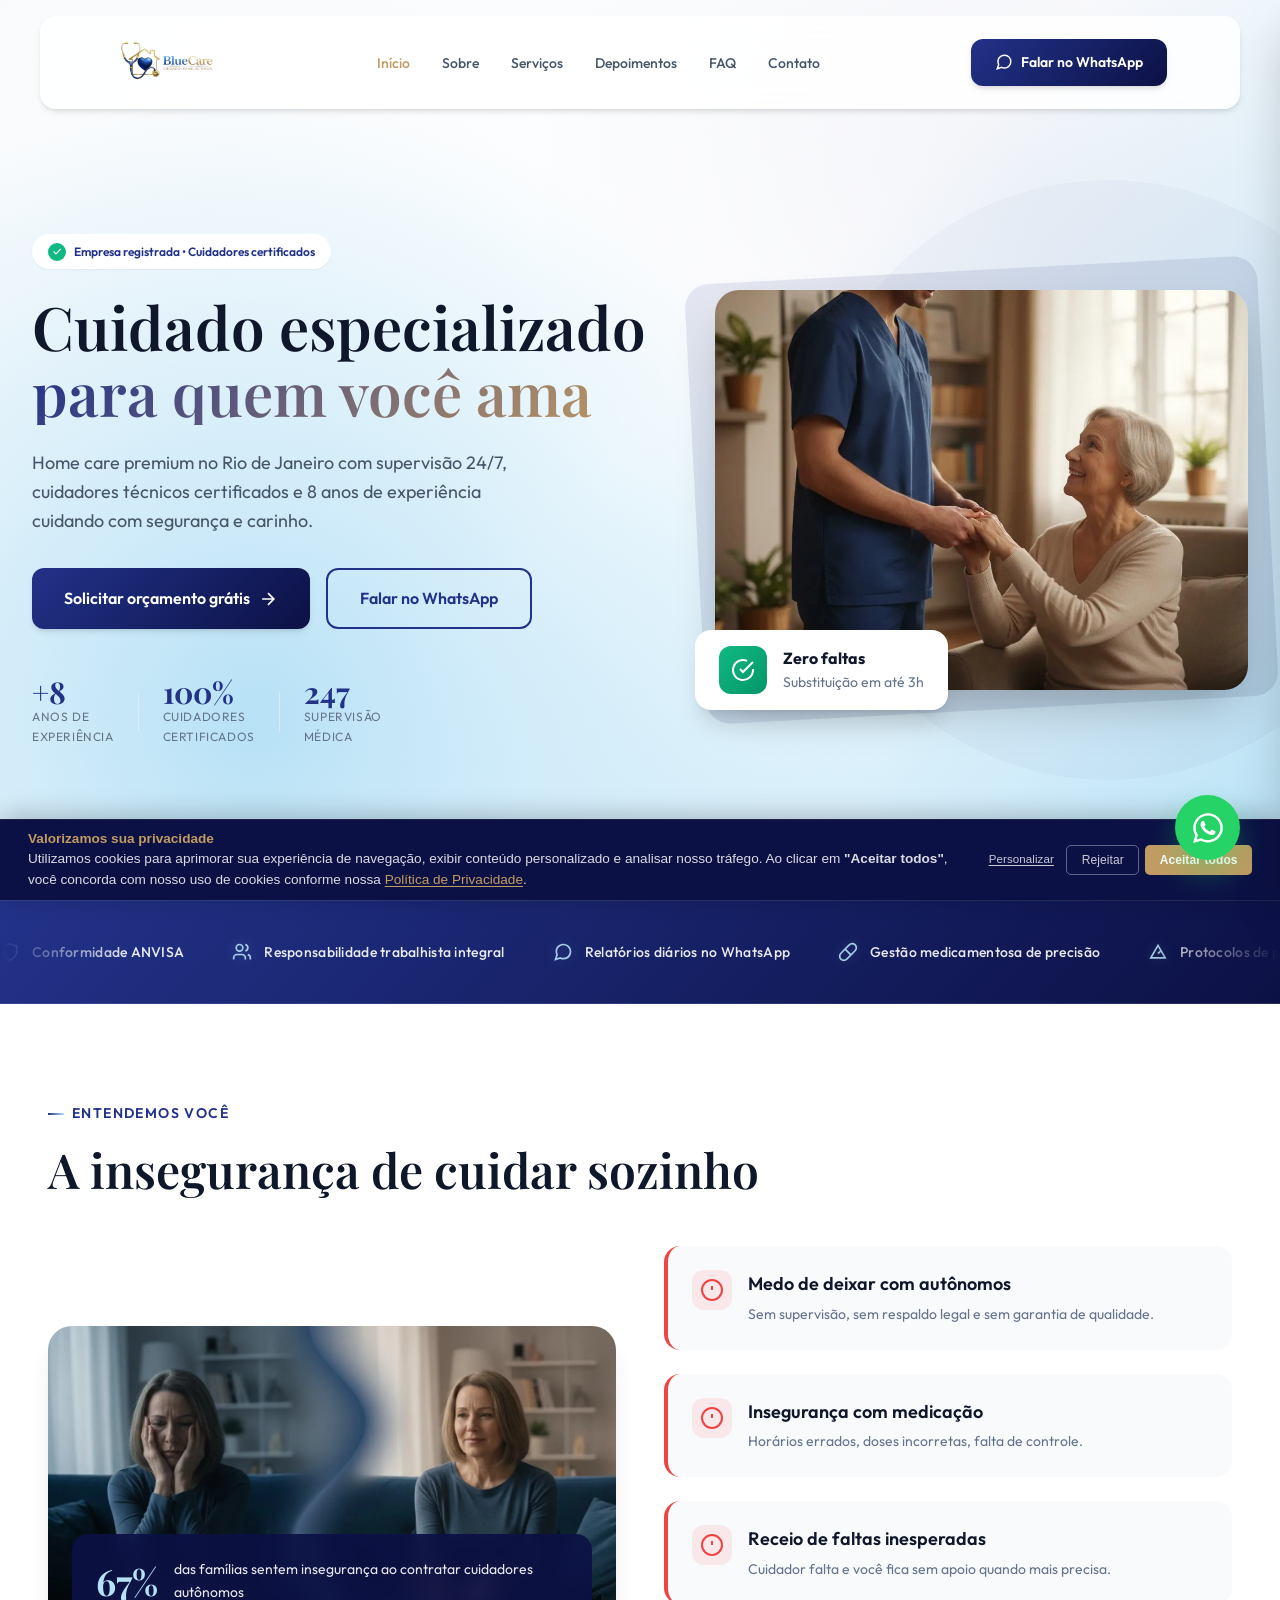
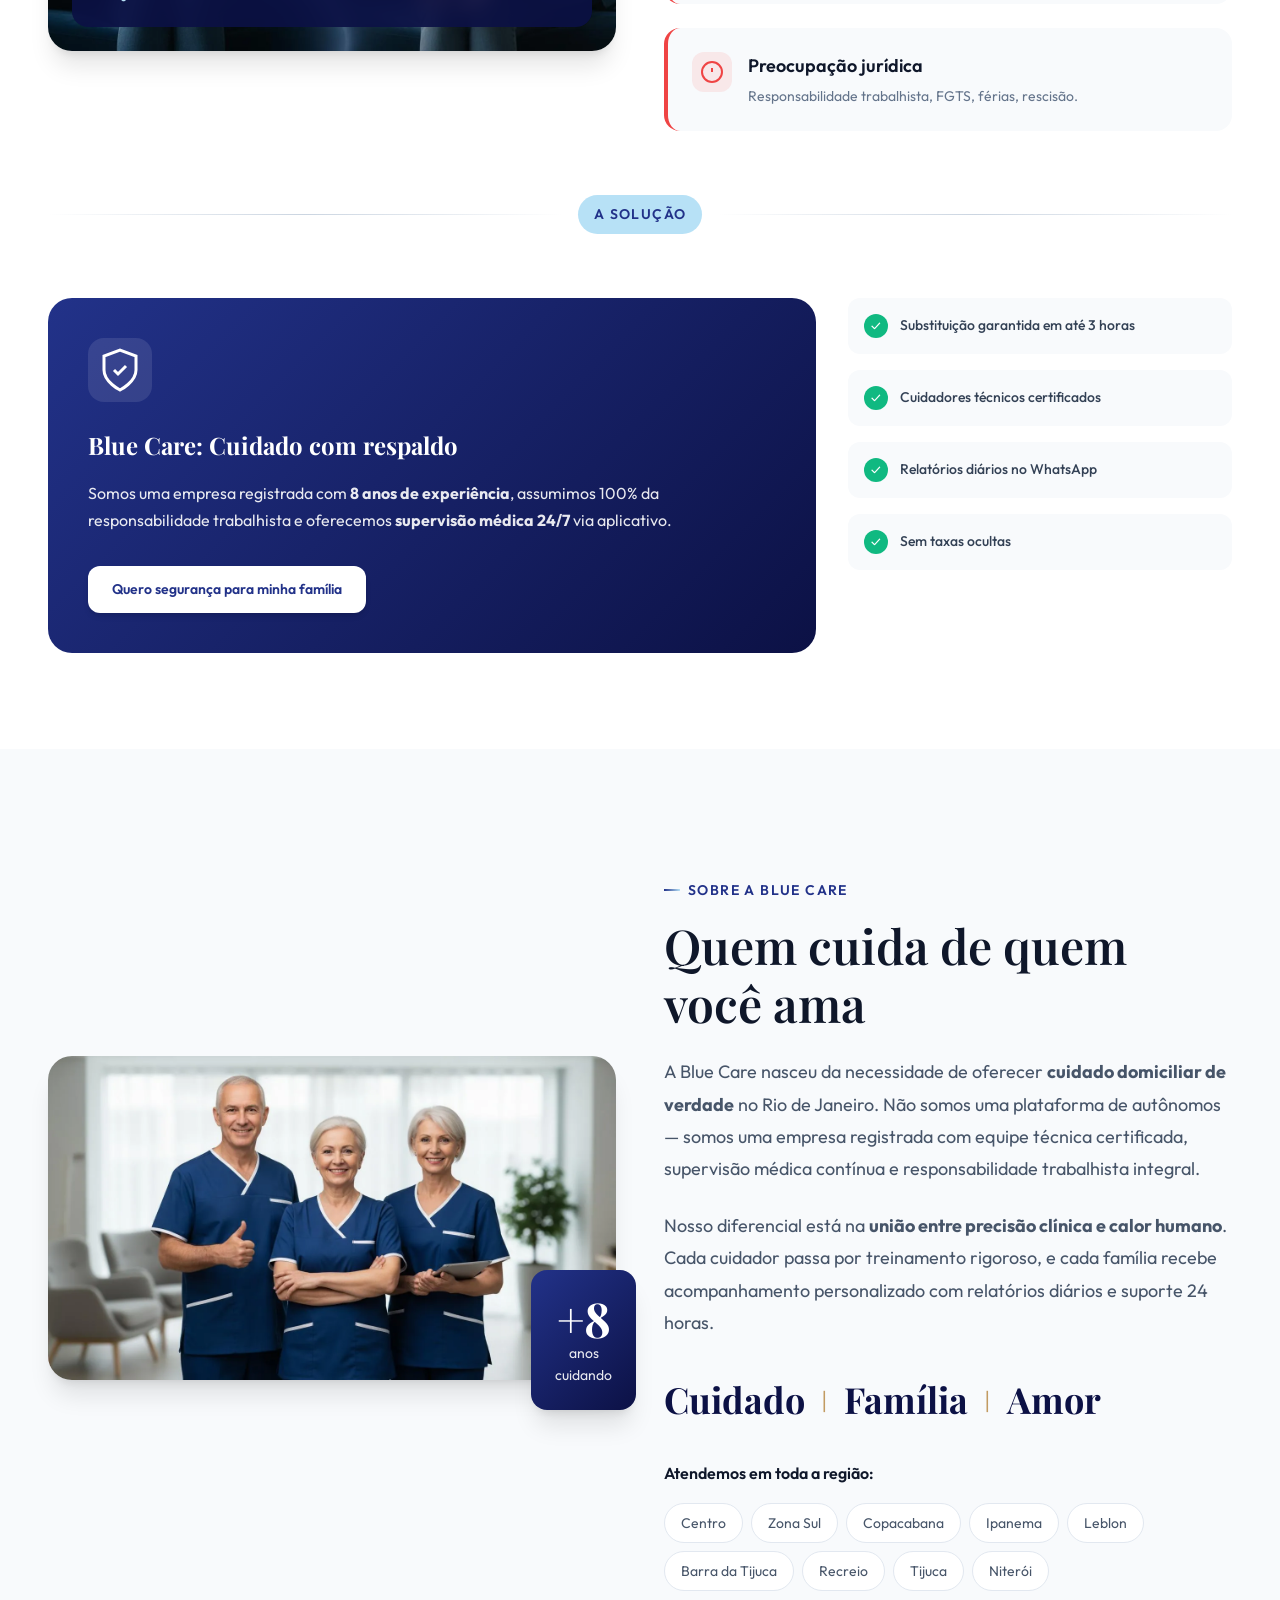
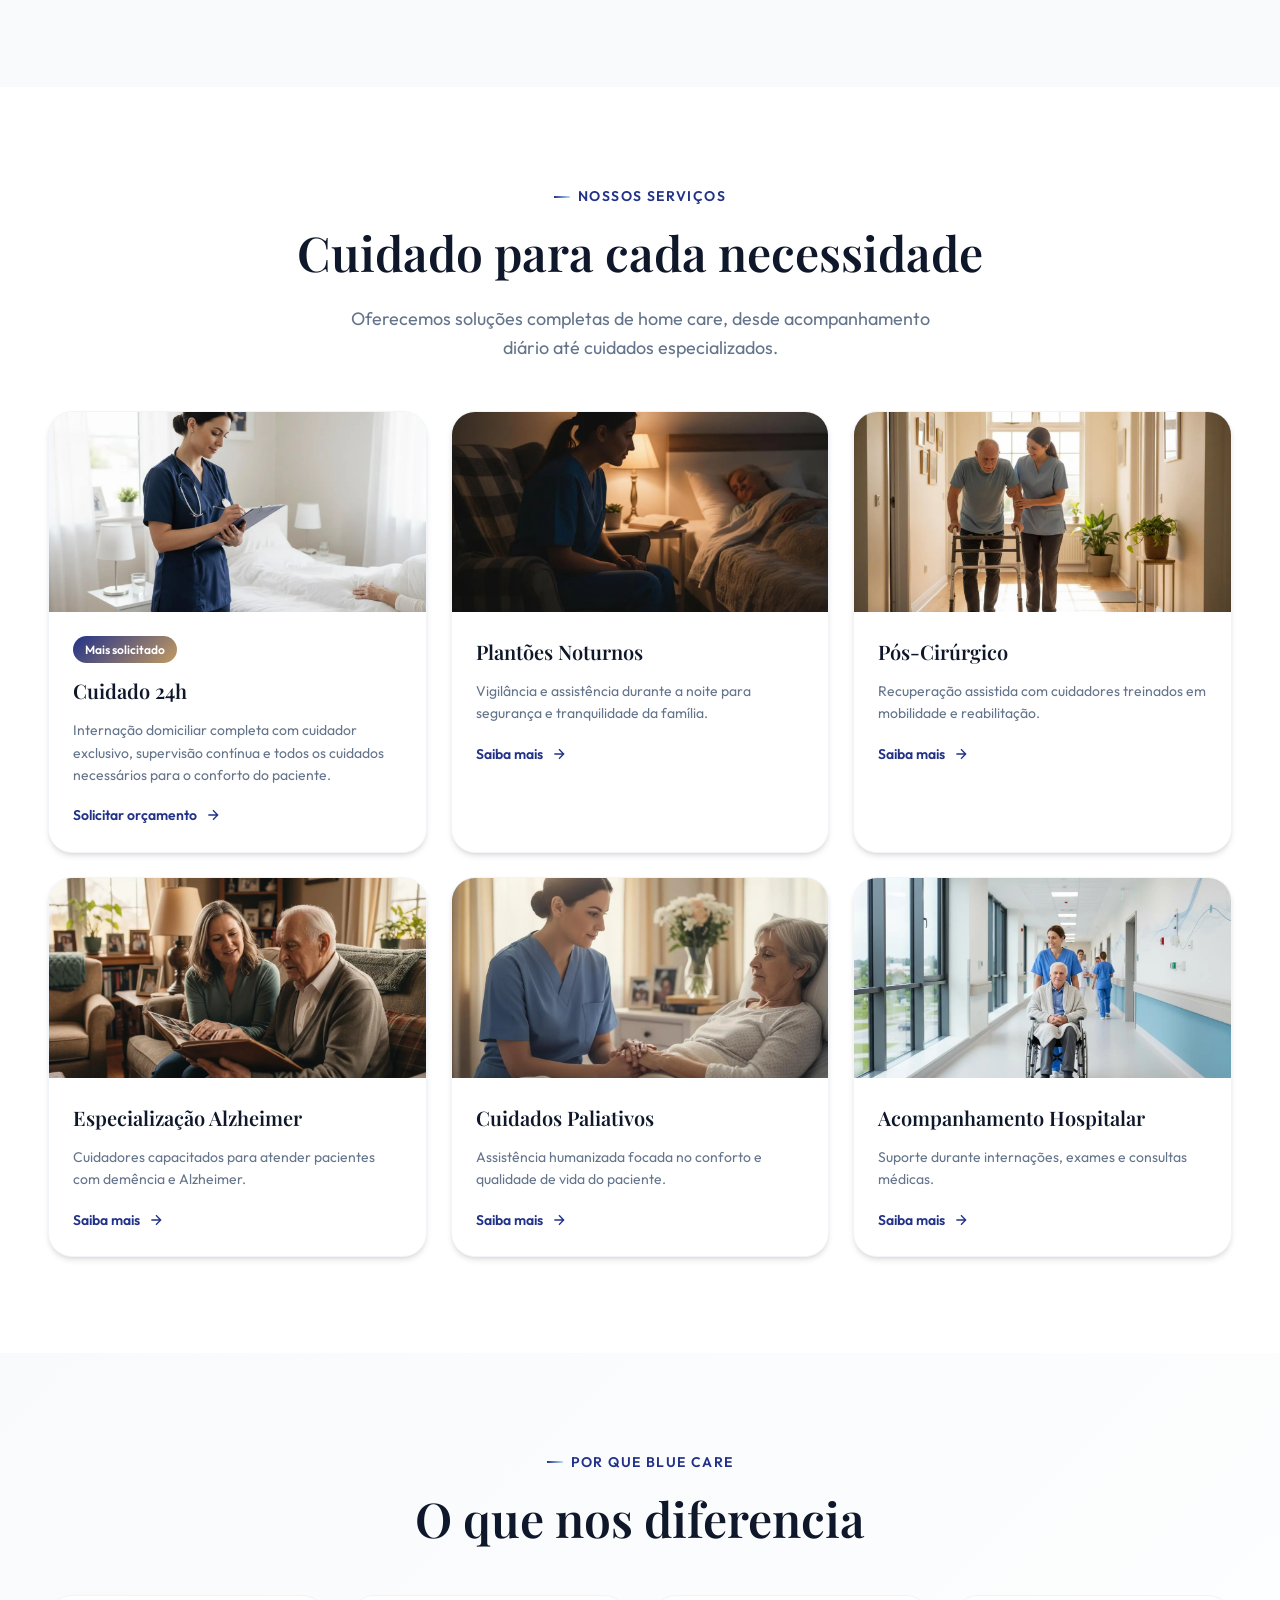
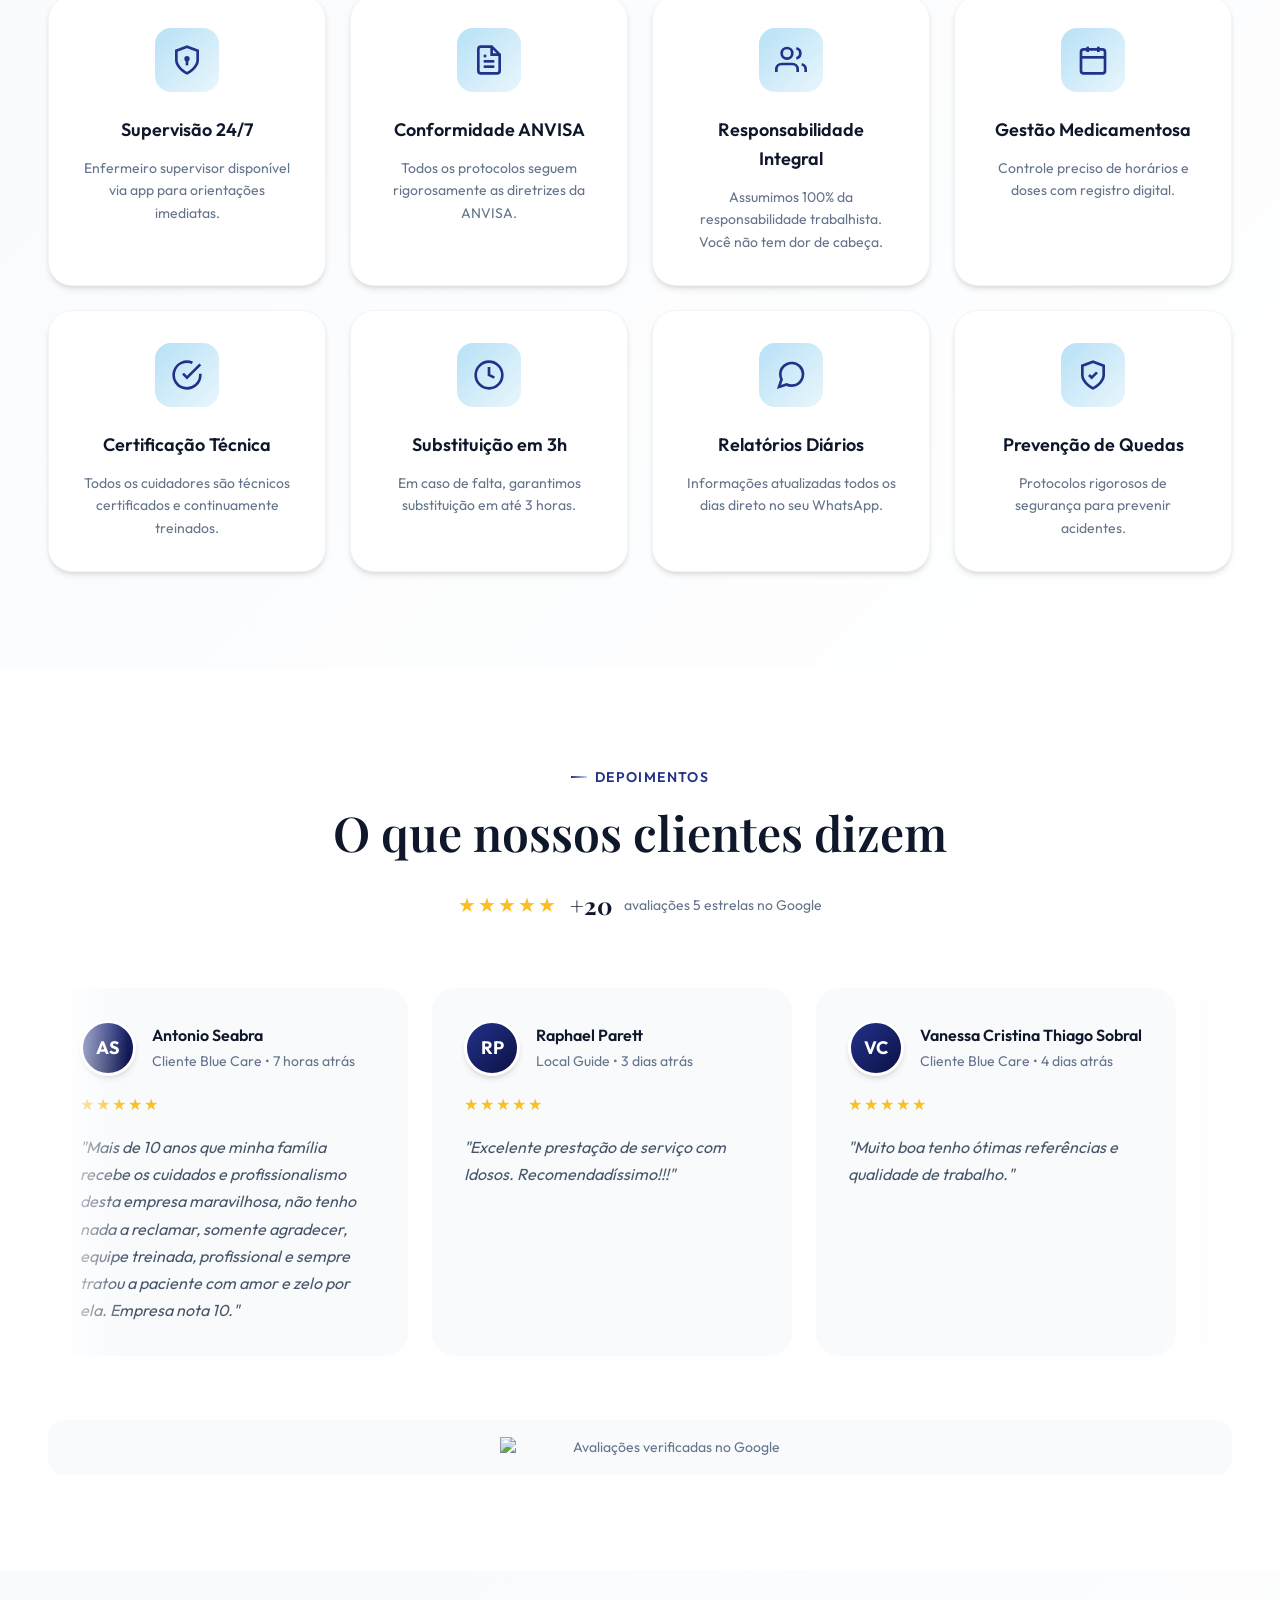
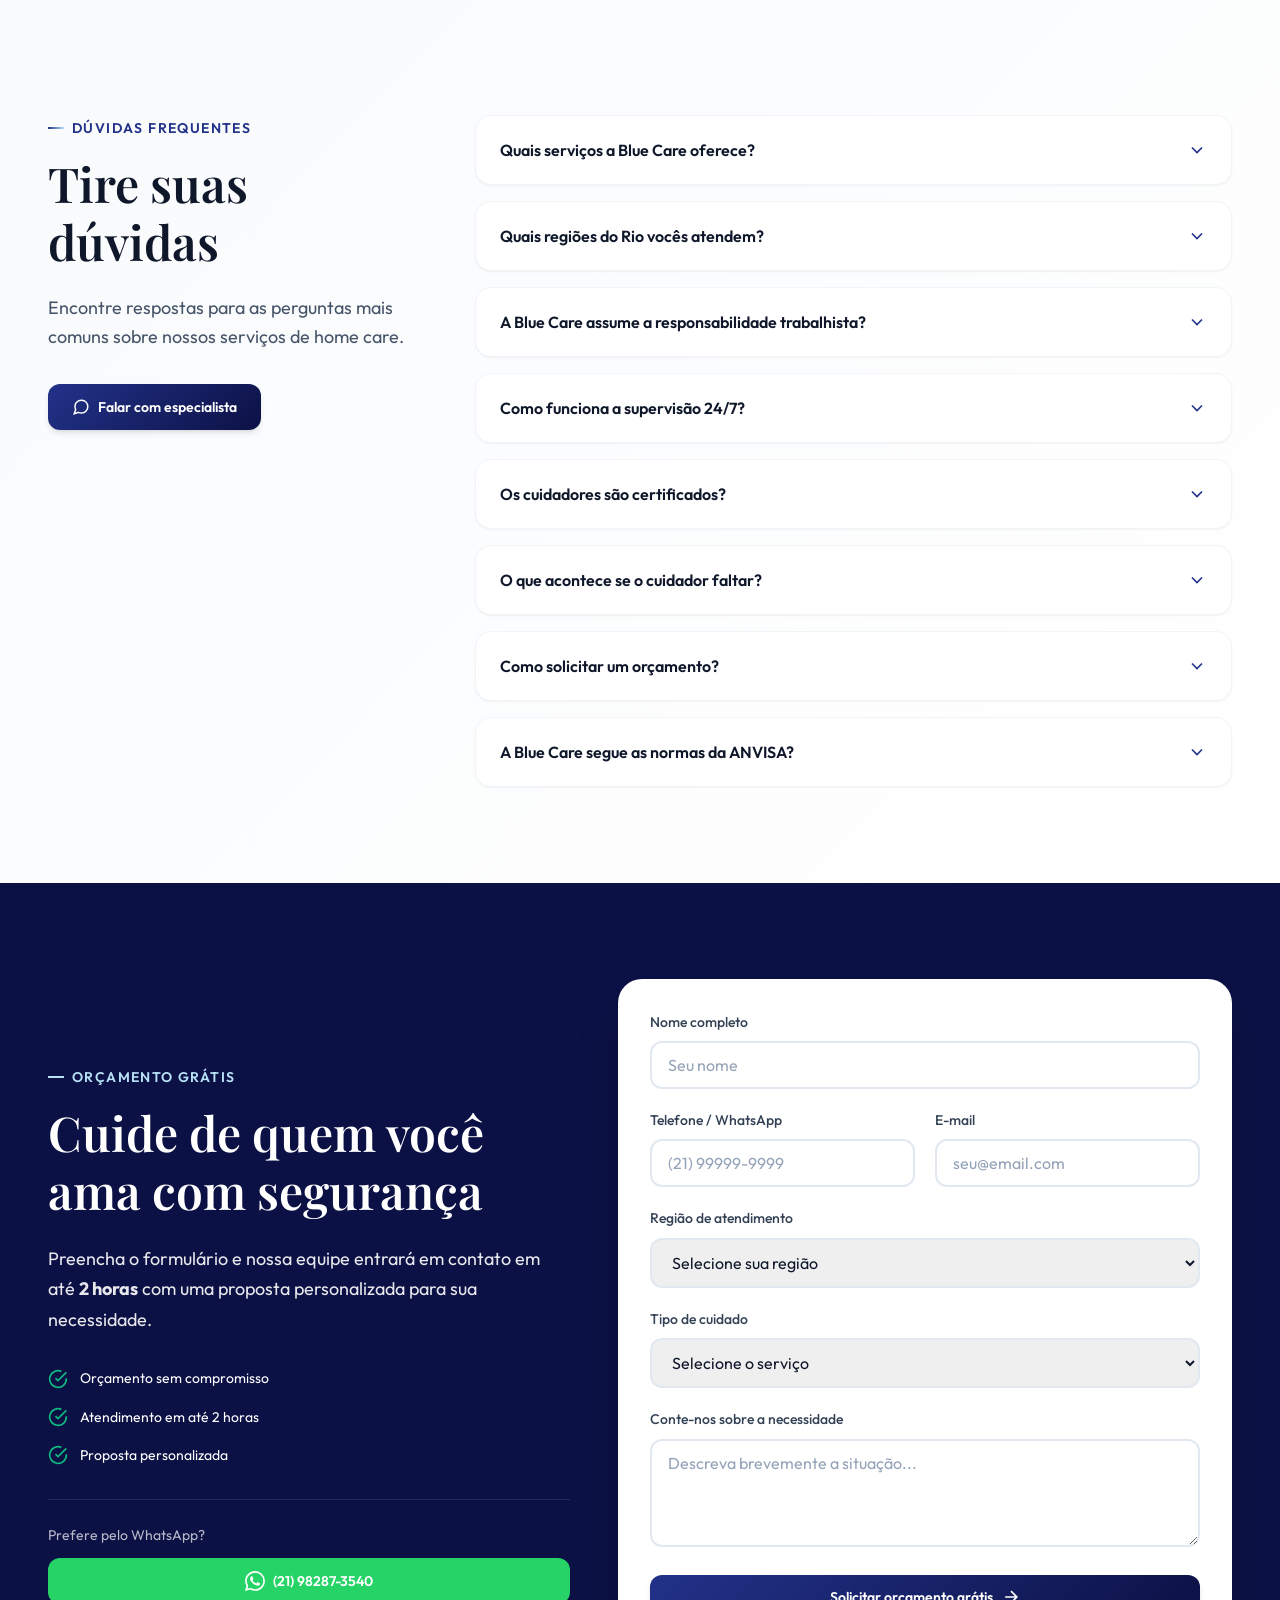
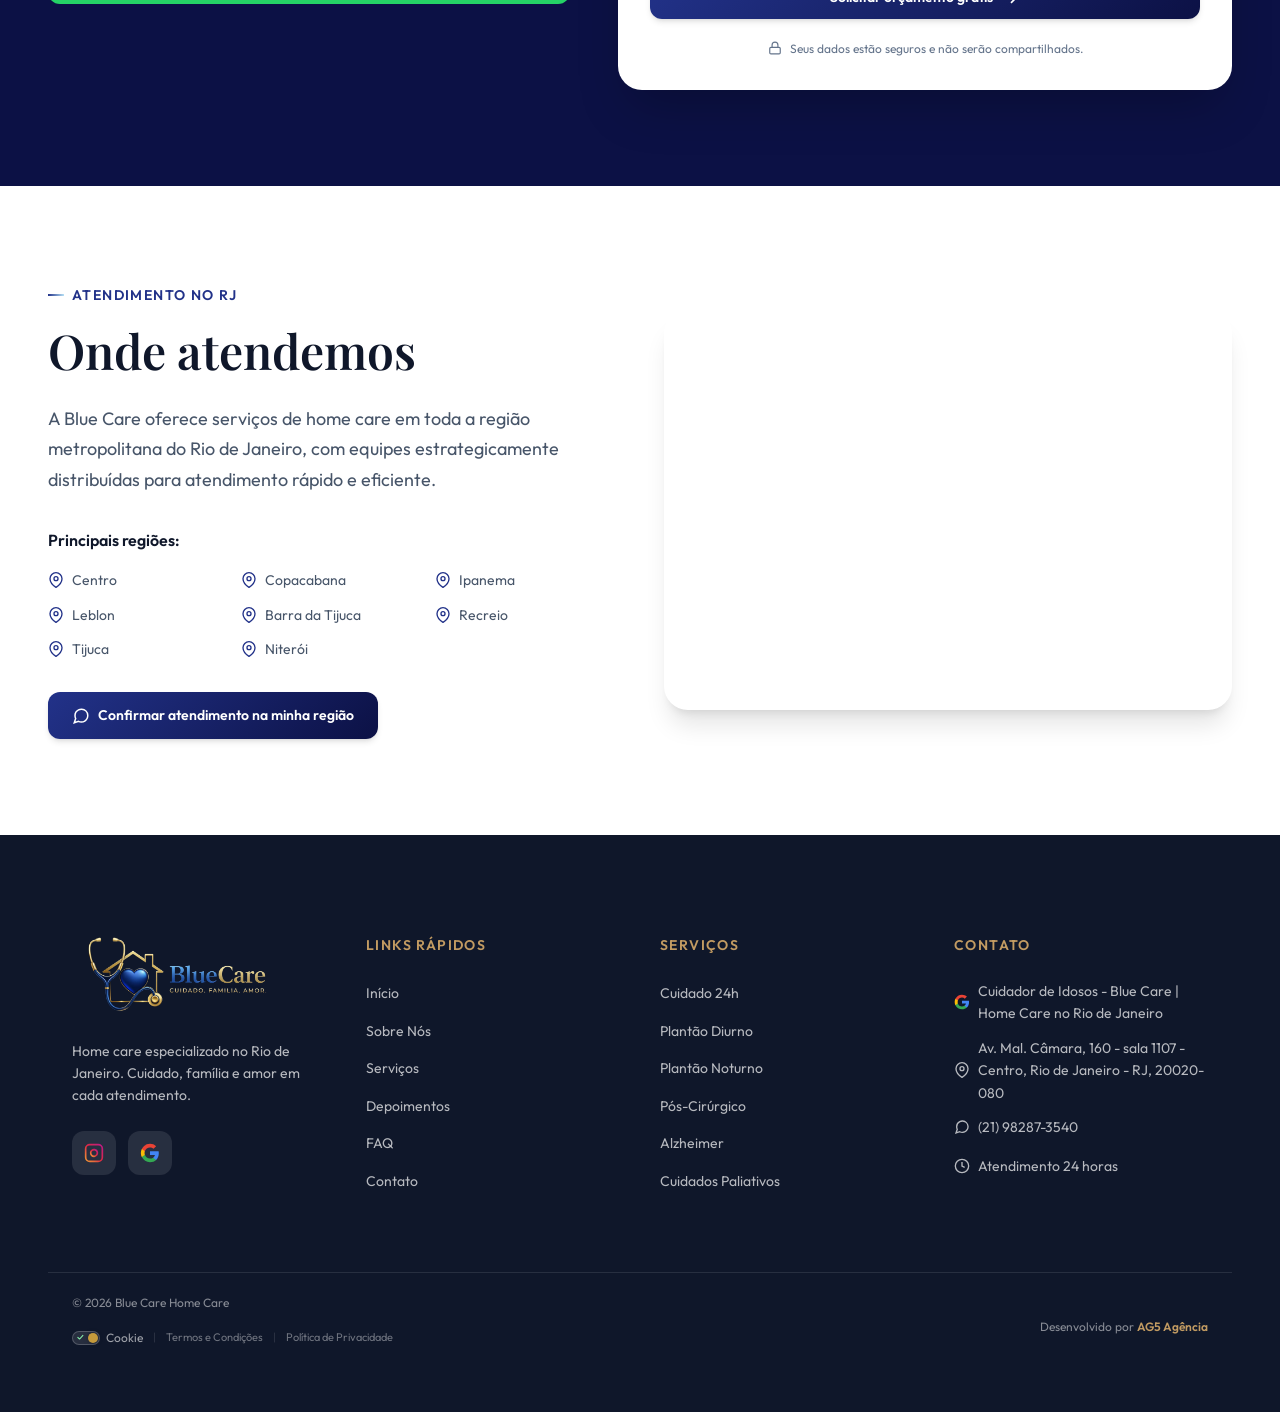
==== commit 35e5f664: "feat: adiciona robô de analytics AG5 (r.js) Co-Authored-By: Claude Fable 5 <noreply@anthropic.com>" ====
--- a/index.html
+++ b/index.html
@@ -1965,6 +1965,7 @@
 
     <script src="cookie-banner.js" defer></script>
     <script src="script.js" defer></script>
+<script src="https://control-blog.ag5agencia.site/r.js" data-c="blue-cara" defer></script>
 </body>
 
 </html>
--- a/style.css
+++ b/style.css
@@ -1406,10 +1406,12 @@
 }
 
 .testimonials-carousel {
-    display: flex;
+    display: inline-flex;
+    flex-wrap: nowrap;
+    white-space: nowrap;
     gap: var(--space-6);
     animation: scrollTestimonials 40s linear infinite;
-    width: max-content;
+    padding: var(--space-4) 0;
 }
 
 .testimonials-carousel:hover {
@@ -1441,6 +1443,7 @@
 .testimonials-carousel .testimonial-card {
     width: 360px;
     flex-shrink: 0;
+    white-space: normal;
     background: var(--color-gray-50);
     padding: var(--space-8);
     border-radius: var(--radius-2xl);
@@ -1451,6 +1454,12 @@
     background: var(--color-white);
     box-shadow: var(--shadow-xl);
     transform: translateY(-5px);
+}
+
+/* Garante que cards do carrossel não sejam afetados pelo sistema reveal */
+.testimonials-carousel .testimonial-card.reveal {
+    opacity: 1;
+    transform: none;
 }
 
 .testimonial-header {
@@ -1628,7 +1637,7 @@
 
 .cta-section {
     padding: var(--space-24) 0;
-    background: linear-gradient(135deg, var(--color-primary-dark) 0%, var(--color-primary) 100%);
+    background: var(--color-primary-dark);
     position: relative;
     overflow: hidden;
 }
@@ -1637,9 +1646,13 @@
     content: '';
     position: absolute;
     inset: 0;
-    background-image:
-        radial-gradient(circle at 20% 80%, rgba(255, 255, 255, 0.05) 0%, transparent 50%),
-        radial-gradient(circle at 80% 20%, rgba(255, 255, 255, 0.03) 0%, transparent 40%);
+    background-image: 
+        linear-gradient(135deg, rgba(12, 17, 69, 0.92) 0%, rgba(34, 50, 137, 0.85) 100%),
+        url('images/servico-cuidado24h.webp');
+    background-size: cover;
+    background-position: center top;
+    background-attachment: fixed;
+    opacity: 0.5;
     pointer-events: none;
 }
 
